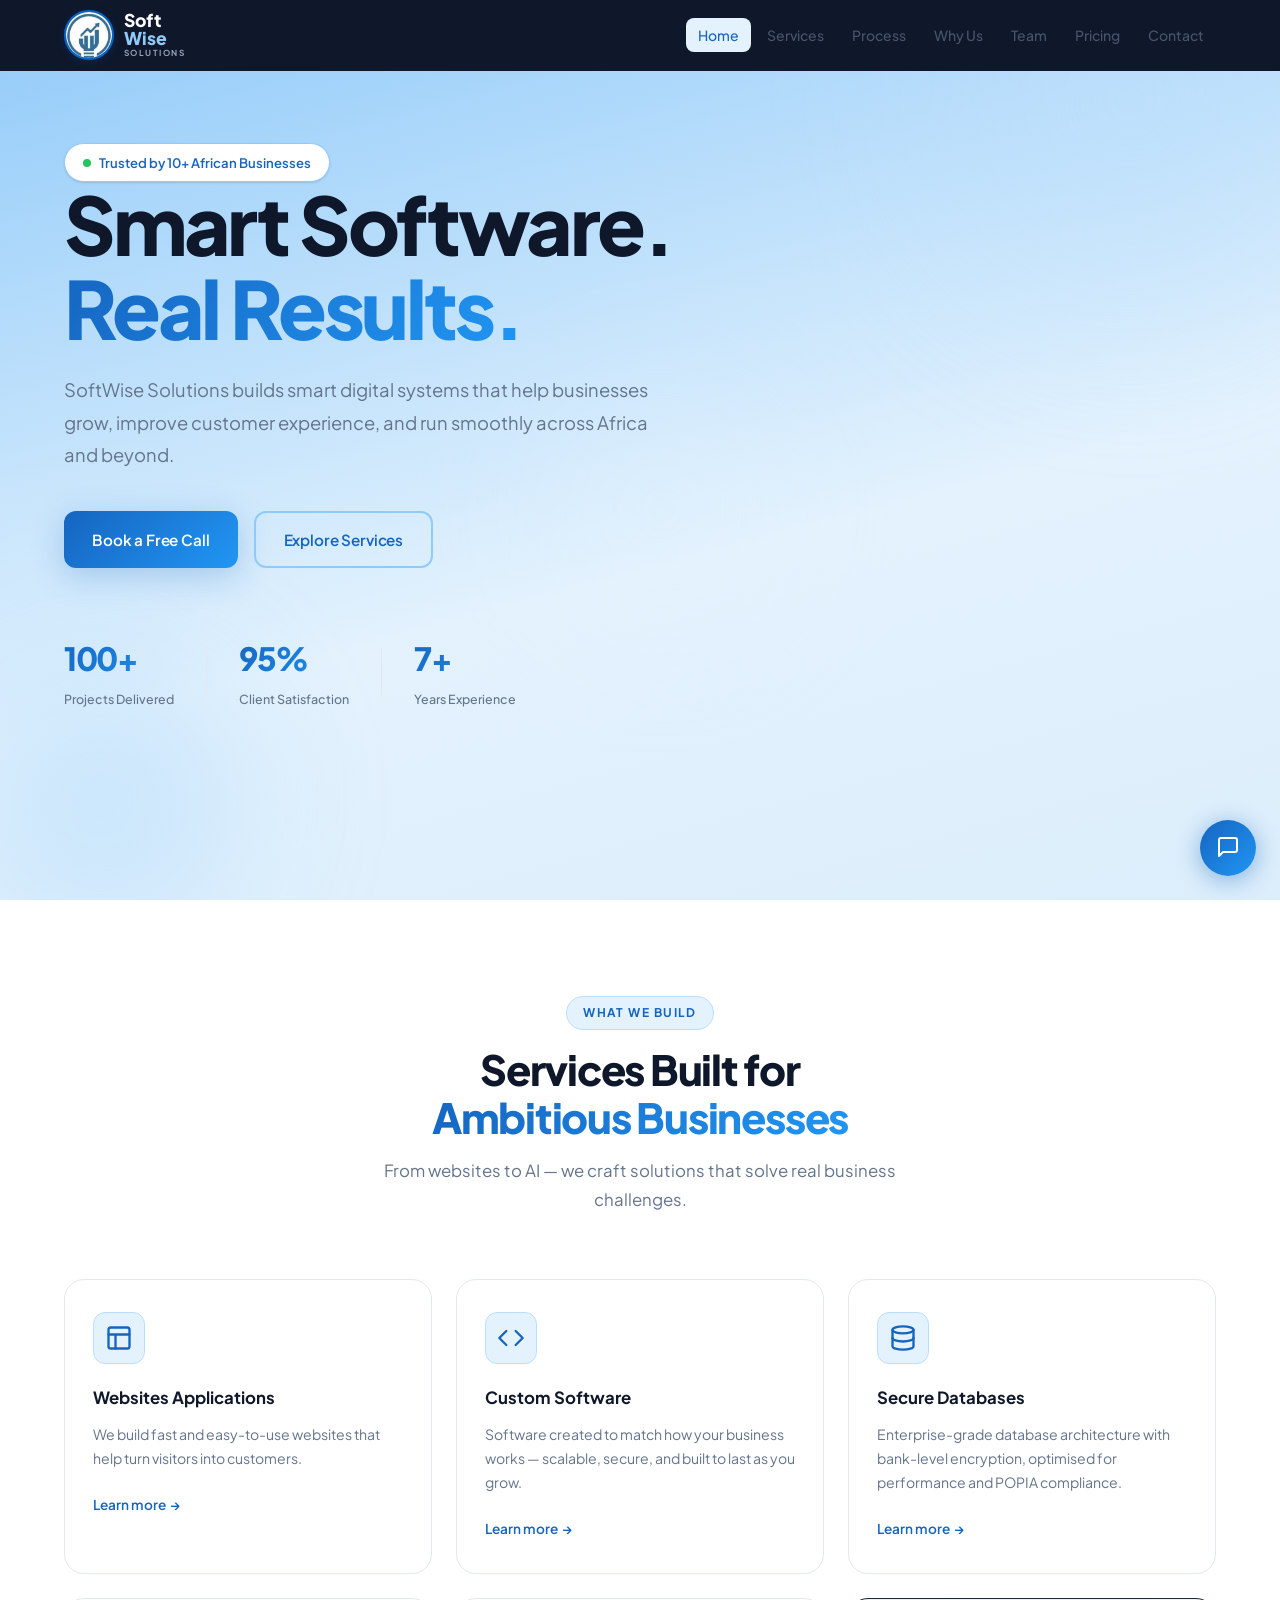
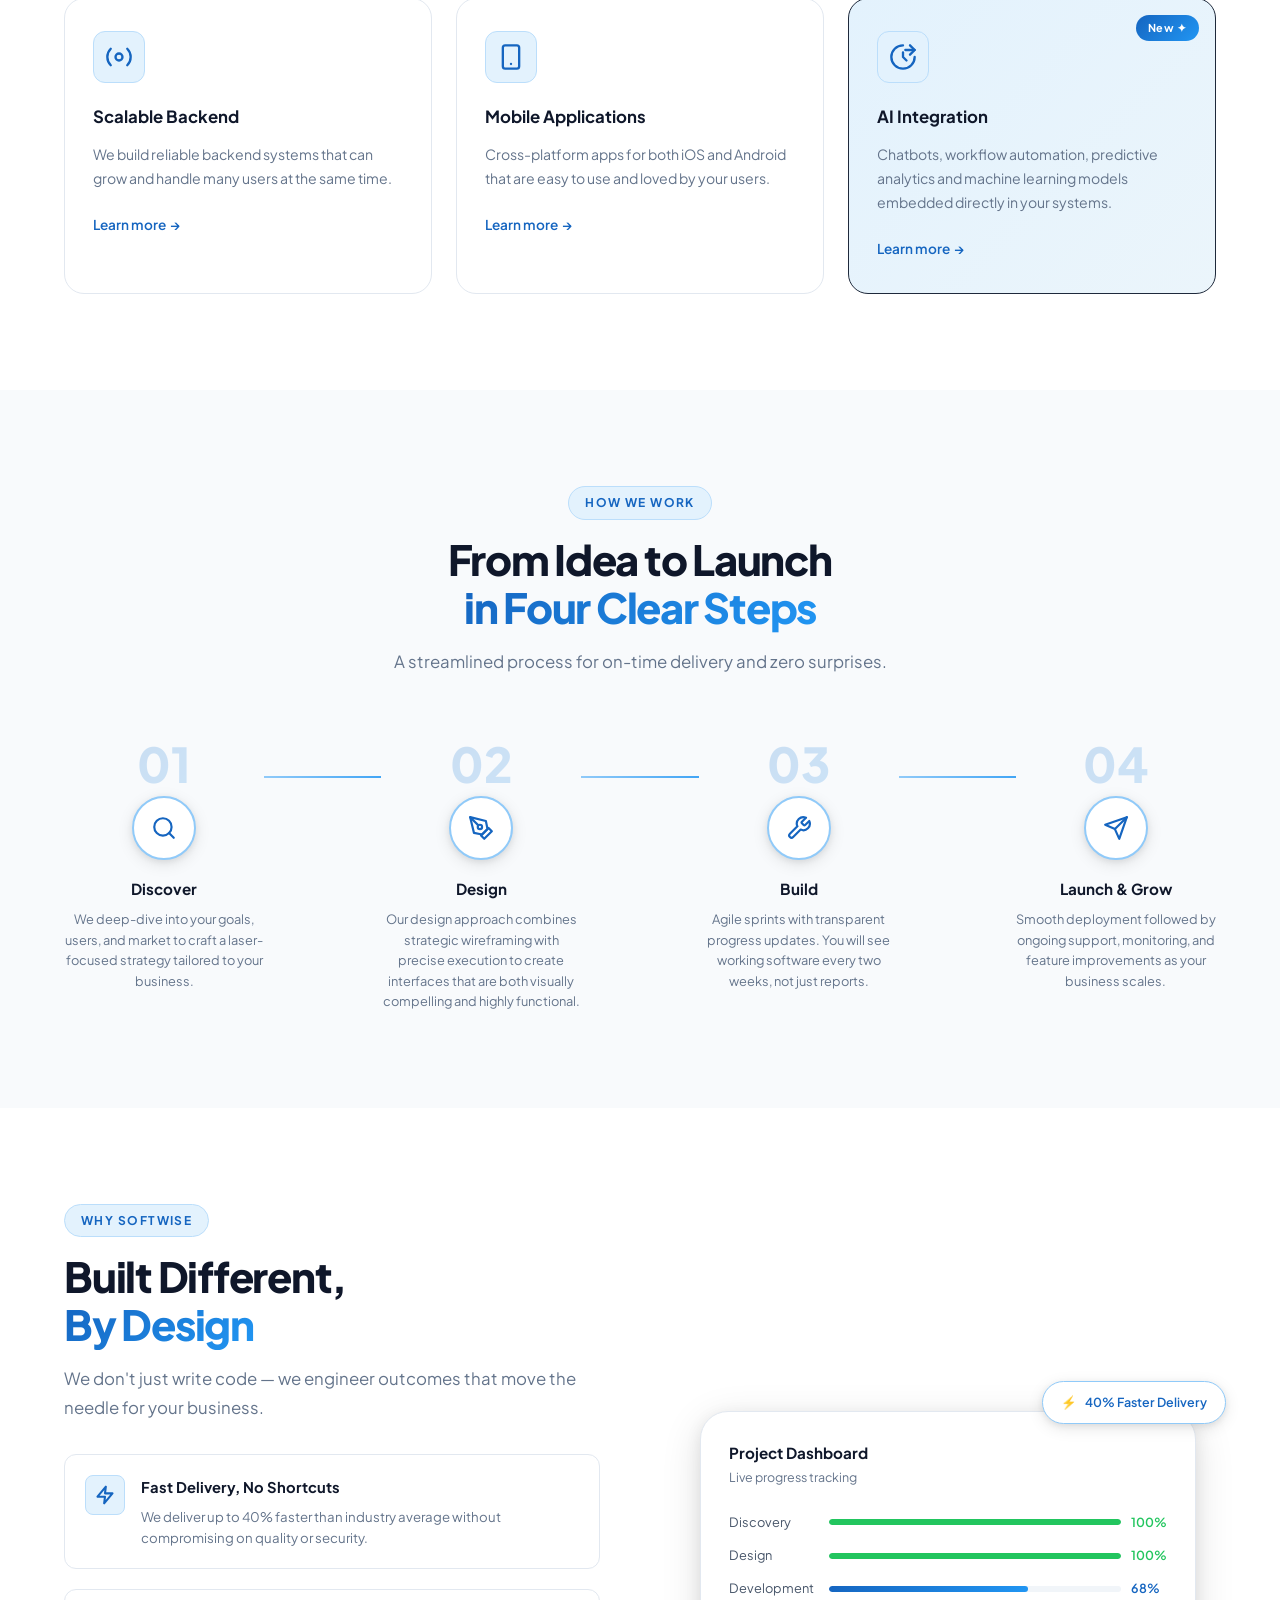
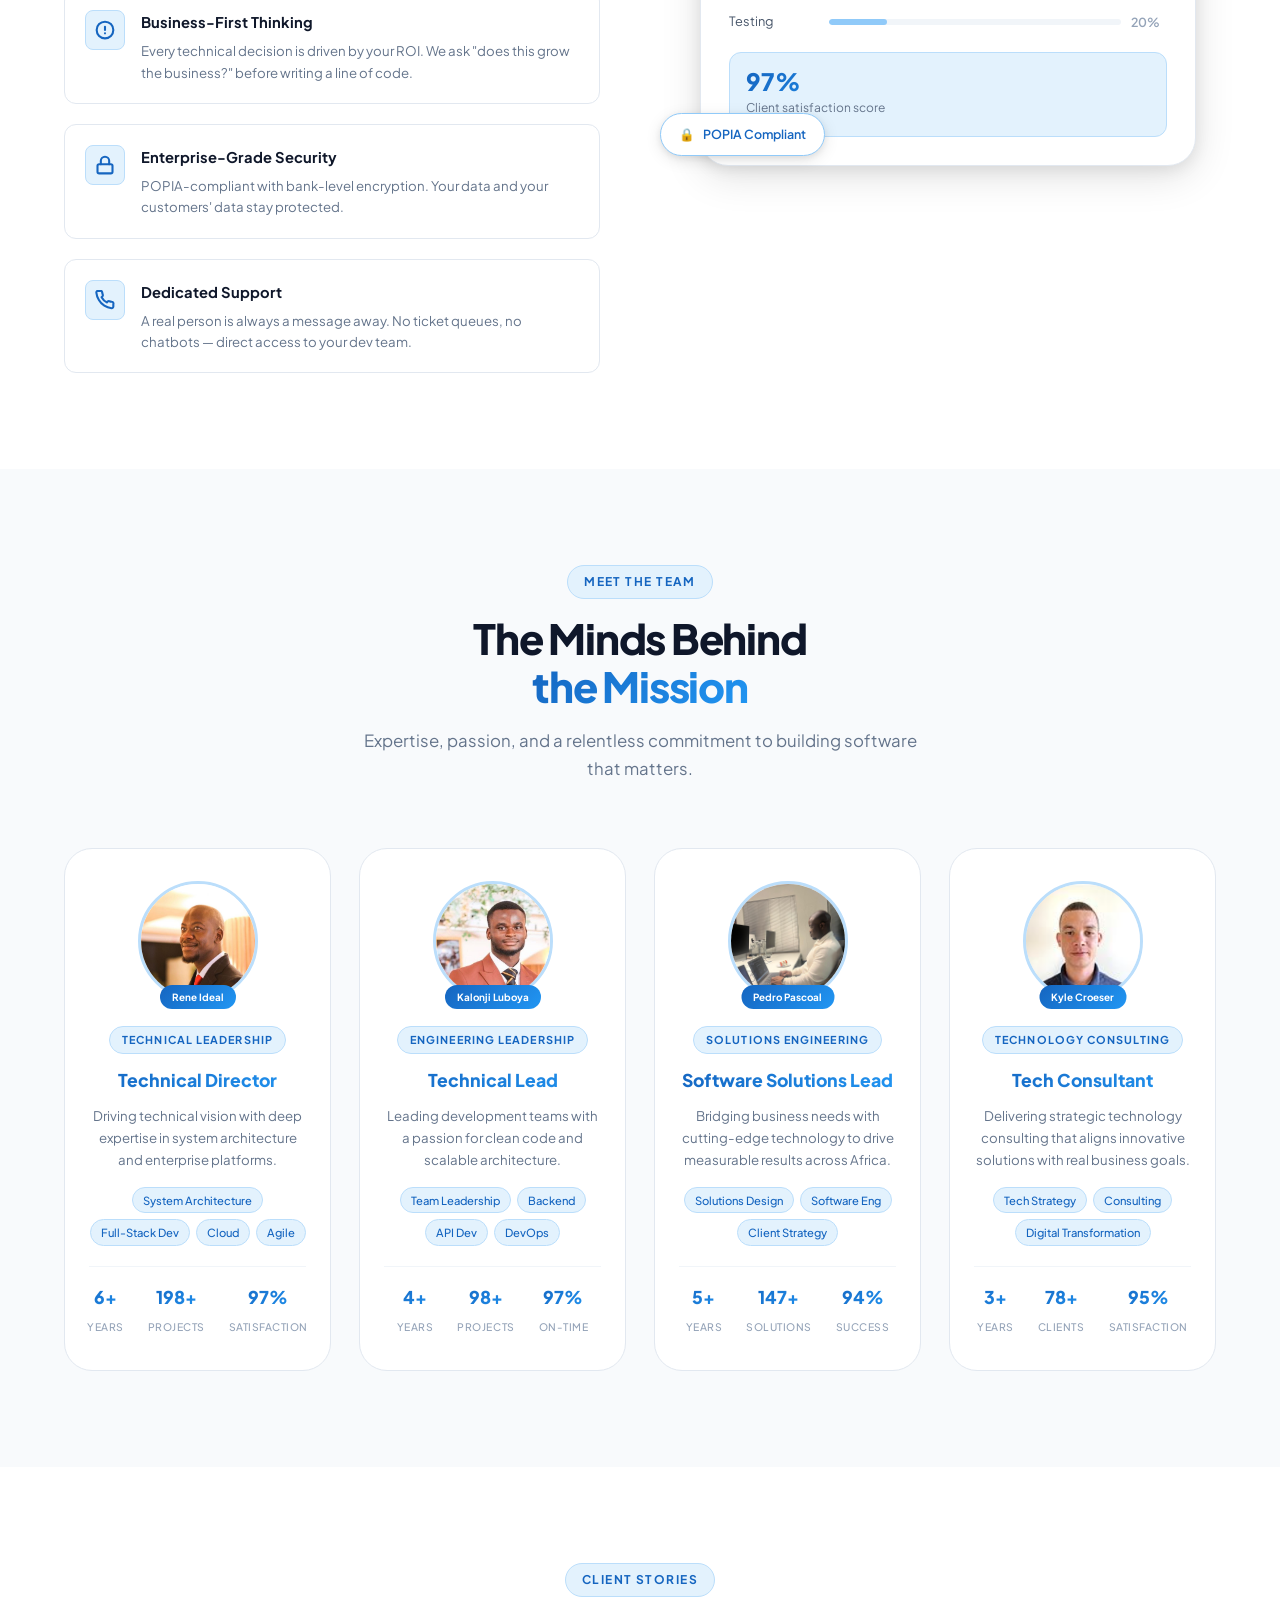
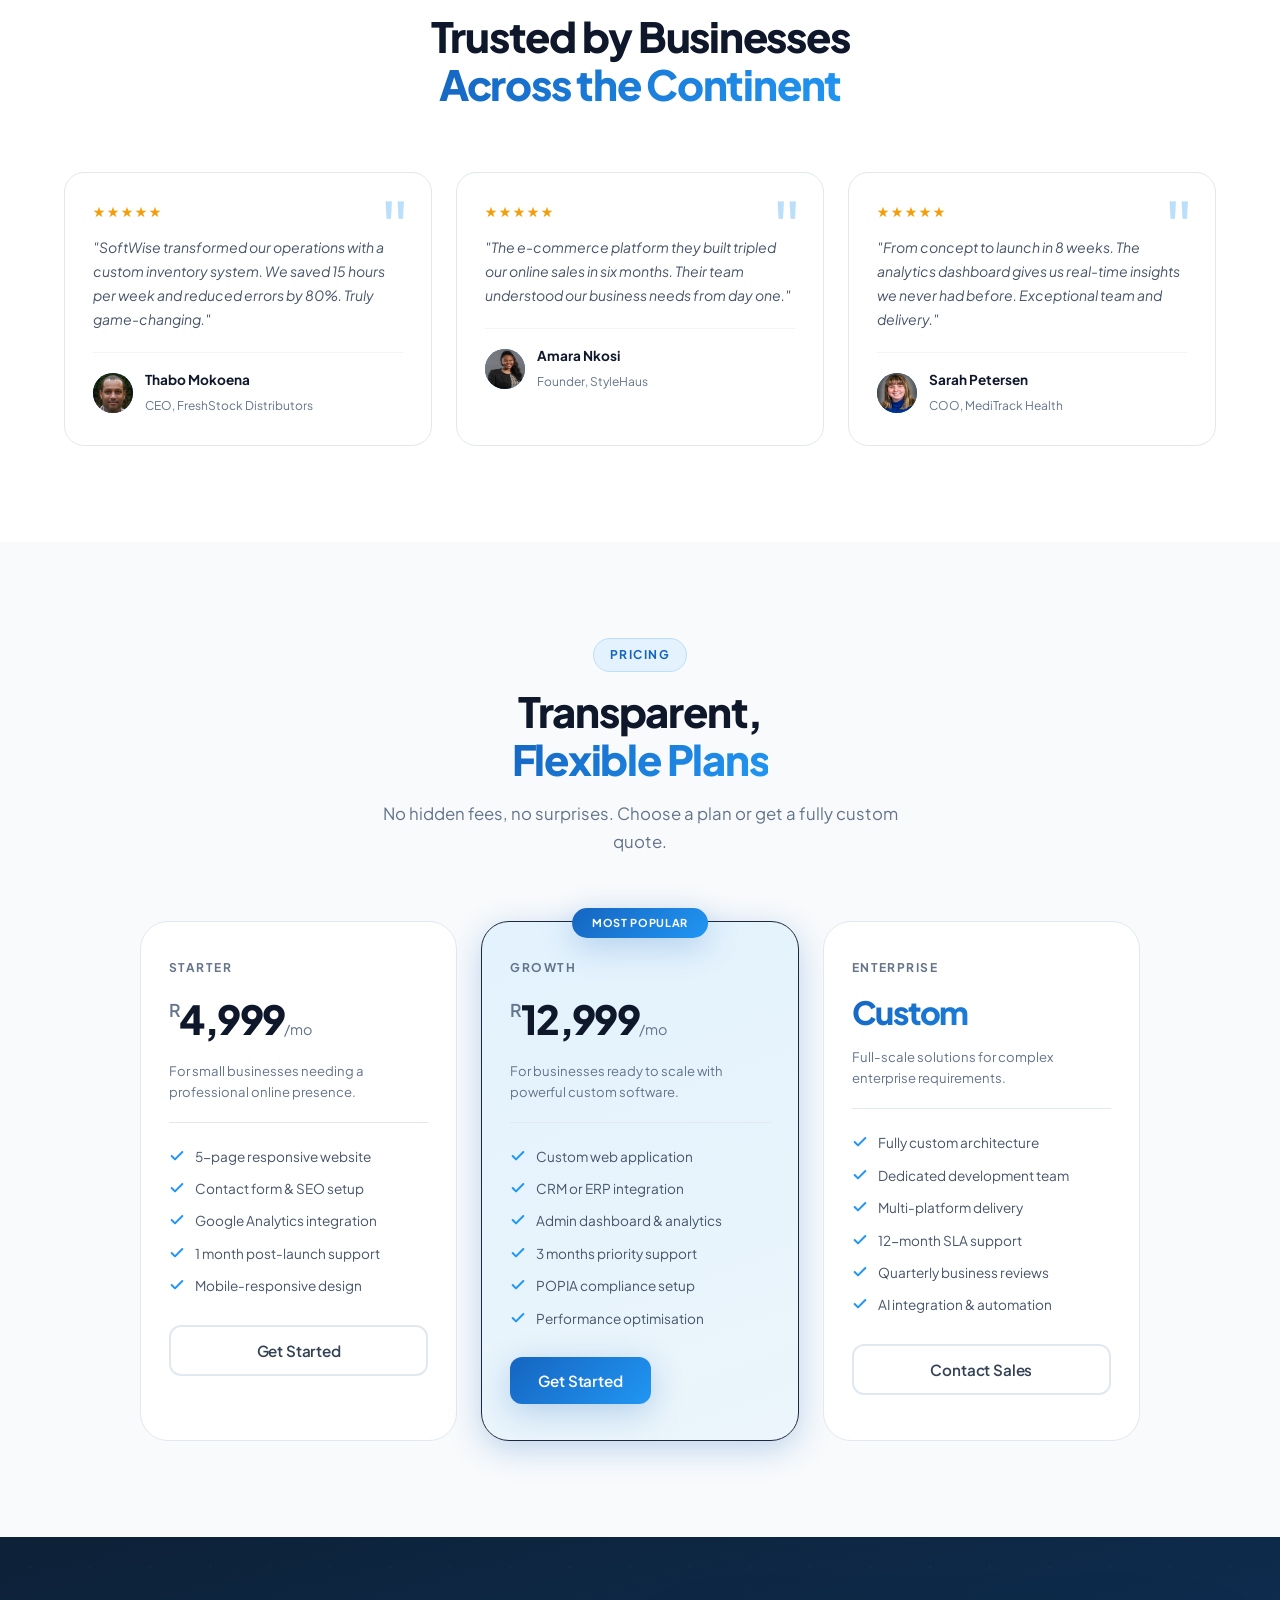
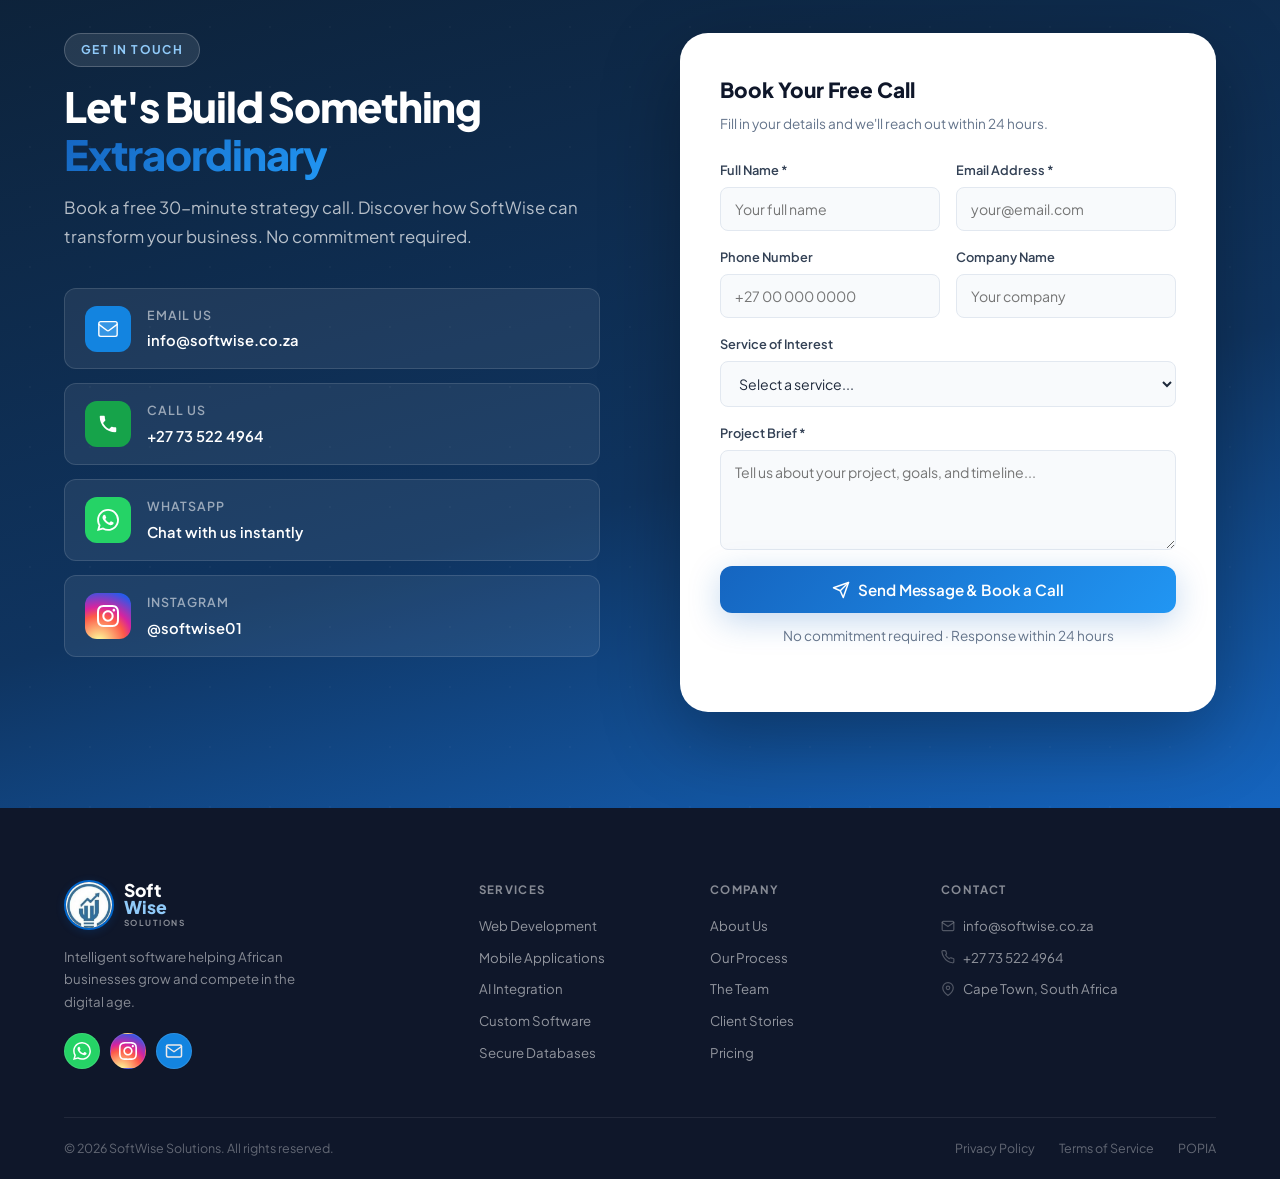
==== index.html @ bc2ee68f "Updated version" ====
<!DOCTYPE html>
<html lang="en">
<head>
  <meta charset="UTF-8" />
  <meta name="viewport" content="width=device-width, initial-scale=1.0"/>
  <title>SoftWise Solutions – Smart Software. Real Results.</title>
  <link rel="preconnect" href="https://fonts.googleapis.com">
  <link rel="preconnect" href="https://fonts.gstatic.com" crossorigin>
  <link href="https://fonts.googleapis.com/css2?family=Plus+Jakarta+Sans:wght@300;400;500;600;700;800&family=Syne:wght@400;600;700;800&display=swap" rel="stylesheet">
</head>

<style>
/* =====================================================
   SOFTWISE SOLUTIONS — styles.css
   ===================================================== */

/* ---------- CSS CUSTOM PROPERTIES ---------- */
:root {
  --blue-900: #0D2137;
  --blue-800: #0F3460;
  --blue-700: #1565C0;
  --blue-600: #1976D2;
  --blue-500: #2196F3;
  --blue-400: #42A5F5;
  --blue-200: #90CAF9;
  --blue-100: #BBDEFB;
  --blue-50:  #E3F2FD;
  --white:    #FFFFFF;
  --gray-50:  #F8FAFC;
  --gray-100: #F1F5F9;
  --gray-200: #E2E8F0;
  --gray-300: #CBD5E1;
  --gray-400: #94A3B8;
  --gray-500: #64748B;
  --gray-600: #475569;
  --gray-700: #334155;
  --gray-800: #1E293B;
  --gray-900: #0F172A;
  --success:  #22C55E;
  --warning:  #F59E0B;
  --gradient: linear-gradient(135deg, var(--blue-700) 0%, var(--blue-500) 100%);
  --gradient-soft: linear-gradient(135deg, #E3F2FD 0%, #BBDEFB 100%);
  --shadow-sm: 0 1px 3px rgba(0,0,0,0.08), 0 1px 2px rgba(0,0,0,0.06);
  --shadow-md: 0 4px 16px rgba(0,0,0,0.1), 0 2px 6px rgba(0,0,0,0.07);
  --shadow-lg: 0 10px 40px rgba(0,0,0,0.12), 0 4px 16px rgba(0,0,0,0.08);
  --shadow-blue: 0 8px 32px rgba(21,101,192,0.25);
  --radius-sm: 8px;
  --radius-md: 12px;
  --radius-lg: 20px;
  --radius-xl: 28px;
  --transition: 0.3s cubic-bezier(0.4, 0, 0.2, 1);
  --font-body: 'Plus Jakarta Sans', sans-serif;
  --font-display: 'Syne', sans-serif;
}

/* ---------- RESET & BASE ---------- */
*, *::before, *::after { box-sizing: border-box; margin: 0; padding: 0; }
html { scroll-behavior: smooth; font-size: 16px; -webkit-text-size-adjust: 100%; }
body { font-family: var(--font-body); color: var(--gray-800); background: var(--white); line-height: 1.65; overflow-x: hidden; }
img { max-width: 100%; display: block; }
a { color: inherit; text-decoration: none; }
ul { list-style: none; }
button { cursor: pointer; border: none; background: none; font-family: inherit; }
input, textarea, select { font-family: inherit; }

/* ---------- UTILITIES ---------- */
.container { width: 100%; max-width: 1200px; margin: 0 auto; padding: 0 24px; }
.section { padding: 96px 0; }
.bg-light { background: var(--gray-50); }
.gradient-text { background: var(--gradient); -webkit-background-clip: text; -webkit-text-fill-color: transparent; background-clip: text; }
.section-header { text-align: center; margin-bottom: 64px; }
.section-tag { display: inline-block; padding: 6px 16px; background: var(--blue-50); color: var(--blue-700); font-size: 0.75rem; font-weight: 700; letter-spacing: 0.12em; text-transform: uppercase; border-radius: 100px; border: 1px solid var(--blue-100); margin-bottom: 16px; }
.section-title { font-size: clamp(1.8rem, 4vw, 2.6rem); font-weight: 800; line-height: 1.15; color: var(--gray-900); margin-bottom: 16px; letter-spacing: -0.03em; }
.section-desc { font-size: 1.05rem; color: var(--gray-500); max-width: 560px; margin: 0 auto; line-height: 1.7; }

/* ---------- BUTTONS ---------- */
.btn { display: inline-flex; align-items: center; gap: 8px; padding: 14px 28px; border-radius: var(--radius-md); font-size: 0.95rem; font-weight: 600; transition: all var(--transition); white-space: nowrap; letter-spacing: -0.01em; }
.btn-primary { background: var(--gradient); color: var(--white); box-shadow: var(--shadow-blue); }
.btn-primary:hover { transform: translateY(-2px); box-shadow: 0 12px 40px rgba(21,101,192,0.38); }
.btn-primary:active { transform: translateY(0); }
.btn-outline { background: transparent; color: var(--blue-700); border: 2px solid var(--blue-200); }
.btn-outline:hover { border-color: var(--blue-700); background: var(--blue-50); transform: translateY(-2px); }
.btn-outline-plan { display: block; width: 100%; text-align: center; padding: 14px; border-radius: var(--radius-md); border: 2px solid var(--gray-200); color: var(--gray-700); font-weight: 600; transition: all var(--transition); }
.btn-outline-plan:hover { border-color: var(--blue-700); color: var(--blue-700); background: var(--blue-50); transform: translateY(-2px); }
.btn-full { width: 100%; justify-content: center; }

/* ---------- NAVBAR ---------- */
.navbar { position: fixed; top: 0; left: 0; right: 0; z-index: 1000; padding: 0; transition: all var(--transition); background: var(--gray-900); backdrop-filter: blur(12px); -webkit-backdrop-filter: blur(12px); border-bottom: 1px solid transparent; }
.navbar.scrolled { border-bottom-color: var(--gray-200); box-shadow: var(--shadow-sm); }
.nav-container { max-width: 1200px; margin: 0 auto; padding: 0 24px; height: 70px; display: flex; align-items: center; justify-content: space-between; }
.nav-logo { display: flex; align-items: center; gap: 10px; flex-shrink: 0; }
.logo-text { display: flex; flex-direction: column; line-height: 1; }
.logo-soft { font-size: 1.1rem; font-weight: 800; color: #ffffff; }
.logo-wise { font-size: 1.1rem; font-weight: 800; color: #90CAF9; }
.logo-sub { font-size: 0.52rem; font-weight: 700; letter-spacing: 0.18em; color: var(--gray-400); margin-top: 2px; }
.nav-links { display: flex; align-items: center; gap: 4px; }
.nav-link { padding: 8px 12px; font-size: 0.875rem; font-weight: 500; color: var(--gray-600); border-radius: var(--radius-sm); transition: all var(--transition); white-space: nowrap; }
.nav-link:hover, .nav-link.active { color: var(--blue-700); background: var(--blue-50); }
.nav-cta { margin-left: 8px; padding: 10px 20px; background: var(--gradient); color: var(--white) !important; border-radius: var(--radius-md); font-size: 0.875rem; font-weight: 600; transition: all var(--transition); box-shadow: var(--shadow-blue); display: none; }
.nav-cta:hover { transform: translateY(-2px); box-shadow: 0 8px 28px rgba(21,101,192,0.38); }
.hamburger { display: none; flex-direction: column; gap: 5px; padding: 8px; z-index: 1001; }
.hamburger span { display: block; width: 24px; height: 2px; background: var(--gray-700); border-radius: 2px; transition: all var(--transition); }
.hamburger.active span:nth-child(1) { transform: translateY(7px) rotate(45deg); }
.hamburger.active span:nth-child(2) { opacity: 0; transform: scaleX(0); }
.hamburger.active span:nth-child(3) { transform: translateY(-7px) rotate(-45deg); }

/* ---------- HERO ---------- */
.hero { position: relative; min-height: 100vh; display: flex; align-items: center; padding: 120px 0 80px; overflow: hidden; background: linear-gradient(165deg, #90caf9 0%, var(--blue-50) 60%, #DCEEFB 100%); }
.hero-bg-shapes { position: absolute; inset: 0; pointer-events: none; overflow: hidden; }
.shape { position: absolute; border-radius: 50%; filter: blur(72px); opacity: 0.45; }
.shape-1 { width: 600px; height: 600px; background: radial-gradient(circle, #BBDEFB, transparent 70%); top: -200px; right: -150px; animation: floatA 12s ease-in-out infinite; }
.shape-2 { width: 400px; height: 400px; background: radial-gradient(circle, #90CAF9, transparent 70%); bottom: -100px; left: -100px; animation: floatB 10s ease-in-out infinite; }
.shape-3 { width: 300px; height: 300px; background: radial-gradient(circle, #E3F2FD, transparent 70%); top: 40%; left: 40%; animation: floatA 14s ease-in-out infinite reverse; }
@keyframes floatA { 0%, 100% { transform: translate(0,0) scale(1); } 50% { transform: translate(30px,-30px) scale(1.05); } }
@keyframes floatB { 0%, 100% { transform: translate(0,0) scale(1); } 50% { transform: translate(-20px,20px) scale(1.03); } }

.hero-content { 
  position: relative; 
  z-index: 1; 
  bottom: 43px;
}

.hero-badge { display: inline-flex; align-items: center; gap: 8px; padding: 8px 18px; background: white; border: 1px solid var(--blue-200); border-radius: 100px; font-size: 0.82rem; font-weight: 600; color: var(--blue-700); margin-bottom: 0px; box-shadow: var(--shadow-sm); animation: slideDown 0.6s ease both; }
.badge-dot { width: 8px; height: 8px; border-radius: 50%; background: var(--success); animation: pulse 2s infinite; }
@keyframes pulse { 0%, 100% { box-shadow: 0 0 0 0 rgba(34,197,94,0.4); } 50% { box-shadow: 0 0 0 6px rgba(34,197,94,0); } }
.hero-title { font-size: clamp(2.8rem, 7vw, 5rem); font-weight: 800; line-height: 1.05; letter-spacing: -0.04em; color: var(--gray-900); margin-bottom: 24px; animation: slideUp 0.7s 0.1s ease both; }
.hero-description { font-size: clamp(1rem,2vw,1.15rem); color: var(--gray-500); max-width: 600px; line-height: 1.75; margin-bottom: 40px; animation: slideUp 0.7s 0.2s ease both; }
.hero-actions { display: flex; flex-wrap: wrap; gap: 16px; margin-bottom: 64px; animation: slideUp 0.7s 0.3s ease both; }
.hero-stats { display: flex; align-items: center; gap: 32px; flex-wrap: wrap; animation: slideUp 0.7s 0.4s ease both; }
.stat { text-align: left; }
.stat-number { display: block; font-size: 2rem; font-weight: 800; background: var(--gradient); -webkit-background-clip: text; -webkit-text-fill-color: transparent; background-clip: text; letter-spacing: -0.04em; }
.stat-label { font-size: 0.78rem; color: var(--gray-500); font-weight: 500; }
.stat-divider { width: 1px; height: 48px; background: var(--gray-200); }
.hero-scroll-indicator { position: absolute; bottom: 32px; left: 50%; transform: translateX(-50%); display: none; flex-direction: column; align-items: center; gap: 8px; font-size: 0.72rem; color: var(--gray-400); letter-spacing: 0.08em; text-transform: uppercase; animation: fadeIn 1s 1s ease both; }
.scroll-arrow { width: 20px; height: 32px; border: 2px solid var(--gray-300); border-radius: 10px; position: relative; }
.scroll-arrow::after { content: ''; position: absolute; top: 6px; left: 50%; transform: translateX(-50%); width: 4px; height: 8px; border-radius: 2px; background: var(--blue-400); animation: scrollDot 1.8s infinite; }
@keyframes scrollDot { 0% { opacity: 1; top: 6px; } 100% { opacity: 0; top: 16px; } }

/* ---------- SERVICES ---------- */
.services-grid { display: grid; grid-template-columns: repeat(3,1fr); gap: 24px; }
.service-card { background: var(--white); border: 1.5px solid var(--gray-200); border-radius: var(--radius-lg); padding: 32px 28px; position: relative; transition: all var(--transition); overflow: hidden; }
.service-card::before { content: ''; position: absolute; inset: 0; background: var(--gradient-soft); opacity: 0; transition: opacity var(--transition); border-radius: inherit; }
.service-card:hover { transform: translateY(-6px); border-color: var(--blue-300); box-shadow: var(--shadow-lg); }
.service-card:hover::before { opacity: 1; }
.service-card:hover .service-icon { background: var(--gradient); color: white; }
.service-card-featured { border-color: var(--blue-300); background: linear-gradient(135deg, var(--blue-50), #EBF5FB); }
.service-badge { position: absolute; top: 16px; right: 16px; background: var(--gradient); color: white; font-size: 0.68rem; font-weight: 700; letter-spacing: 0.06em; padding: 4px 12px; border-radius: 100px; }
.service-icon { width: 52px; height: 52px; background: var(--blue-50); color: var(--blue-700); border-radius: var(--radius-md); display: flex; align-items: center; justify-content: center; margin-bottom: 20px; position: relative; z-index: 1; transition: all var(--transition); border: 1px solid var(--blue-100); }
.service-card h3 { font-size: 1.05rem; font-weight: 700; color: var(--gray-900); margin-bottom: 12px; position: relative; z-index: 1; }
.service-card p { font-size: 0.88rem; color: var(--gray-500); line-height: 1.7; position: relative; z-index: 1; margin-bottom: 20px; }
.service-link { font-size: 0.85rem; font-weight: 600; color: var(--blue-700); display: inline-flex; align-items: center; gap: 4px; position: relative; z-index: 1; transition: gap var(--transition); cursor: pointer; }
.service-link:hover { gap: 8px; }
.service-link span { transition: transform var(--transition); }
.service-link:hover span { transform: translateX(4px); }

/* ---------- PROCESS ---------- */
.process-steps { display: flex; align-items: flex-start; gap: 0; position: relative; }
.process-connector { flex: 1; height: 2px; background: linear-gradient(90deg, var(--blue-200), var(--blue-400)); margin-top: 36px; min-width: 24px; }
.process-step { flex: 0 0 auto; width: 200px; text-align: center; }
.step-number { font-size: 3rem; font-weight: 800; background: var(--gradient); -webkit-background-clip: text; -webkit-text-fill-color: transparent; background-clip: text; opacity: 0.2; line-height: 1; margin-bottom: 8px; }
.step-icon { width: 64px; height: 64px; background: var(--white); border: 2px solid var(--blue-200); border-radius: 50%; display: flex; align-items: center; justify-content: center; margin: 0 auto 16px; color: var(--blue-700); box-shadow: var(--shadow-md); transition: all var(--transition); }
.process-step:hover .step-icon { background: var(--gradient); color: white; border-color: transparent; transform: scale(1.1); box-shadow: var(--shadow-blue); }
.process-step h3 { font-size: 0.95rem; font-weight: 700; color: var(--gray-900); margin-bottom: 8px; }
.process-step p { font-size: 0.8rem; color: var(--gray-500); line-height: 1.6; }

/* ---------- WHY US ---------- */
.why-us-grid { display: grid; grid-template-columns: 1fr 1fr; gap: 80px; align-items: center; }
.why-us-content .section-title { text-align: left; }
.why-us-content .section-tag { display: inline-block; }
.features-list { display: flex; flex-direction: column; gap: 20px; margin-top: 32px; }
.feature-item { display: flex; align-items: flex-start; gap: 16px; padding: 20px; background: var(--white); border: 1.5px solid var(--gray-200); border-radius: var(--radius-md); transition: all var(--transition); }
.feature-item:hover { border-color: var(--blue-200); box-shadow: var(--shadow-md); transform: translateX(4px); }
.feature-icon { width: 40px; height: 40px; min-width: 40px; background: var(--blue-50); color: var(--blue-700); border-radius: var(--radius-sm); display: flex; align-items: center; justify-content: center; border: 1px solid var(--blue-100); }
.feature-item h4 { font-size: 0.92rem; font-weight: 700; color: var(--gray-900); margin-bottom: 6px; }
.feature-item p { font-size: 0.83rem; color: var(--gray-500); line-height: 1.6; }
.why-us-card-wrap { position: relative; padding: 20px; }
.progress-card { background: var(--white); border: 1.5px solid var(--gray-200); border-radius: var(--radius-xl); padding: 28px; box-shadow: var(--shadow-lg); }
.progress-card-header { display: flex; align-items: center; gap: 14px; margin-bottom: 24px; }
.progress-avatar { font-size: 2rem; width: 48px; height: 48px; background: var(--blue-50); border-radius: var(--radius-md); display: flex; align-items: center; justify-content: center; }
.progress-card-header strong { display: block; font-size: 0.95rem; font-weight: 700; color: var(--gray-900); }
.progress-card-header p { font-size: 0.78rem; color: var(--gray-500); margin-top: 2px; }
.progress-bars { display: flex; flex-direction: column; gap: 12px; margin-bottom: 20px; }
.progress-row { display: flex; align-items: center; gap: 10px; font-size: 0.8rem; }
.progress-row > span:first-child { min-width: 90px; color: var(--gray-600); }
.progress-bar { flex: 1; height: 6px; background: var(--gray-100); border-radius: 3px; overflow: hidden; }
.progress-fill { height: 100%; background: var(--gradient); border-radius: 3px; transition: width 1s ease; }
.progress-pct { min-width: 36px; font-weight: 600; color: var(--blue-700); font-size: 0.78rem; }
.progress-pct.success { color: var(--success); }
.progress-pct.muted { color: var(--gray-400); }
.satisfaction-badge { display: flex; align-items: center; gap: 12px; padding: 16px; background: var(--blue-50); border-radius: var(--radius-md); border: 1px solid var(--blue-100); }
.badge-trophy { font-size: 1.5rem; }
.satisfaction-badge strong { font-size: 1.5rem; font-weight: 800; background: var(--gradient); -webkit-background-clip: text; -webkit-text-fill-color: transparent; background-clip: text; display: block; line-height: 1; }
.satisfaction-badge span { font-size: 0.75rem; color: var(--gray-500); }
.floating-chip { position: absolute; background: var(--white); border: 1.5px solid var(--blue-200); border-radius: 100px; padding: 10px 18px; font-size: 0.78rem; font-weight: 600; color: var(--blue-700); box-shadow: var(--shadow-md); display: flex; align-items: center; gap: 8px; animation: chipFloat 4s ease-in-out infinite; }
.chip-1 { top: -10px; right: -10px; animation-delay: 0s; }
.chip-2 { bottom: 30px; left: -20px; animation-delay: 2s; }
@keyframes chipFloat { 0%, 100% { transform: translateY(0); } 50% { transform: translateY(-8px); } }

/* ---------- TEAM ---------- */
.team-grid { display: grid; grid-template-columns: repeat(4,1fr); gap: 28px; }
.team-card { background: var(--white); border: 1.5px solid var(--gray-200); border-radius: var(--radius-xl); overflow: hidden; transition: all var(--transition); }
.team-card:hover { transform: translateY(-8px); border-color: var(--blue-200); box-shadow: var(--shadow-lg); }
.team-card-inner { padding: 32px 24px; text-align: center; }
.team-avatar-wrap { position: relative; width: 120px; height: 120px; margin: 0 auto 24px; }
.team-avatar { width: 120px; height: 120px; border-radius: 50%; overflow: hidden; border: 3px solid var(--blue-100); background: var(--blue-50); }
.team-avatar img { width: 100%; height: 100%; object-fit: cover; }
.team-role-badge { position: absolute; bottom: -8px; left: 50%; transform: translateX(-50%); background: var(--gradient); color: white; font-size: 0.62rem; font-weight: 700; padding: 4px 12px; border-radius: 100px; white-space: nowrap; }
.team-role-tag { display: inline-block; font-size: 0.68rem; font-weight: 700; letter-spacing: 0.1em; text-transform: uppercase; color: var(--blue-700); background: var(--blue-50); padding: 4px 12px; border-radius: 100px; margin-bottom: 12px; border: 1px solid var(--blue-100); }
.team-name { font-size: 1.1rem; font-weight: 800; background: var(--gradient); -webkit-background-clip: text; -webkit-text-fill-color: transparent; background-clip: text; margin-bottom: 10px; }
.team-bio { font-size: 0.83rem; color: var(--gray-500); line-height: 1.65; margin-bottom: 16px; }
.team-skills { display: flex; flex-wrap: wrap; gap: 6px; justify-content: center; margin-bottom: 20px; }
.team-skills span { font-size: 0.7rem; background: var(--blue-50); color: var(--blue-700); border: 1px solid var(--blue-100); padding: 3px 10px; border-radius: 100px; font-weight: 500; }
.team-stats { display: flex; justify-content: center; gap: 24px; padding-top: 16px; border-top: 1px solid var(--gray-100); }
.team-stats > div { text-align: center; }
.team-stats strong { display: block; font-size: 1.1rem; font-weight: 800; background: var(--gradient); -webkit-background-clip: text; -webkit-text-fill-color: transparent; background-clip: text; }
.team-stats span { font-size: 0.65rem; color: var(--gray-400); font-weight: 500; text-transform: uppercase; letter-spacing: 0.05em; }

/* ---------- TESTIMONIALS ---------- */
.testimonials { background: var(--white); }
.testimonials-grid { display: grid; grid-template-columns: repeat(3,1fr); gap: 24px; }
.testimonial-card { background: var(--white); border: 1.5px solid var(--gray-200); border-radius: var(--radius-lg); padding: 28px; transition: all var(--transition); position: relative; overflow: hidden; }
.testimonial-card::before { content: '"'; position: absolute; top: 16px; right: 20px; font-size: 5rem; color: var(--blue-100); line-height: 1; pointer-events: none; }
.testimonial-card:hover { transform: translateY(-4px); border-color: var(--blue-200); box-shadow: var(--shadow-lg); }
.stars { color: #F59E0B; font-size: 0.85rem; letter-spacing: 2px; margin-bottom: 12px; }
.testimonial-text { font-size: 0.88rem; color: var(--gray-600); line-height: 1.7; font-style: italic; margin-bottom: 20px; position: relative; z-index: 1; }
.testimonial-author { display: flex; align-items: center; gap: 12px; padding-top: 16px; border-top: 1px solid var(--gray-100); }
.author-avatar { width: 40px; height: 40px; border-radius: 50%; background: var(--gradient); color: white; display: flex; align-items: center; justify-content: center; font-size: 0.8rem; font-weight: 700; flex-shrink: 0; }
.testimonial-author strong { display: block; font-size: 0.85rem; font-weight: 700; color: var(--gray-900); }
.testimonial-author span { font-size: 0.75rem; color: var(--gray-500); }

/* ---------- PRICING ---------- */
.pricing-grid { display: grid; grid-template-columns: repeat(3,1fr); gap: 24px; max-width: 1000px; margin: 0 auto; }
.pricing-card { background: var(--white); border: 1.5px solid var(--gray-200); border-radius: var(--radius-xl); padding: 36px 28px; position: relative; transition: all var(--transition); }
.pricing-card:hover { transform: translateY(-6px); box-shadow: var(--shadow-lg); }
.pricing-featured { border-color: var(--blue-300); background: linear-gradient(160deg, var(--blue-50), #EBF5FB); box-shadow: var(--shadow-blue); }
.popular-badge { position: absolute; top: -14px; left: 50%; transform: translateX(-50%); background: var(--gradient); color: white; font-size: 0.68rem; font-weight: 700; letter-spacing: 0.06em; text-transform: uppercase; padding: 6px 20px; border-radius: 100px; white-space: nowrap; box-shadow: var(--shadow-blue); }
.plan-name { font-size: 0.75rem; font-weight: 700; letter-spacing: 0.12em; text-transform: uppercase; color: var(--gray-500); margin-bottom: 8px; }
.plan-price { font-size: 2.5rem; font-weight: 800; color: var(--gray-900); letter-spacing: -0.04em; margin-bottom: 8px; }
.currency { font-size: 1.1rem; vertical-align: top; padding-top: 10px; display: inline-block; font-weight: 600; color: var(--gray-500); }
.period { font-size: 0.9rem; color: var(--gray-500); font-weight: 400; letter-spacing: 0; }
.enterprise-price { font-size: 2rem; background: var(--gradient); -webkit-background-clip: text; -webkit-text-fill-color: transparent; background-clip: text; }
.plan-desc { font-size: 0.82rem; color: var(--gray-500); margin-bottom: 24px; padding-bottom: 20px; border-bottom: 1px solid var(--gray-200); line-height: 1.6; }
.plan-features { display: flex; flex-direction: column; gap: 12px; margin-bottom: 28px; }
.plan-features li { display: flex; align-items: flex-start; gap: 10px; font-size: 0.85rem; color: var(--gray-600); line-height: 1.5; }
.plan-features li svg { color: var(--blue-500); flex-shrink: 0; margin-top: 1px; }

/* ---------- CONTACT ---------- */
.contact { background: linear-gradient(165deg, var(--blue-900) 0%, var(--blue-800) 60%, var(--blue-700) 100%); color: white; position: relative; overflow: hidden; }
.contact::before { content: ''; position: absolute; inset: 0; background: url("data:image/svg+xml,%3Csvg width='60' height='60' viewBox='0 0 60 60' xmlns='http://www.w3.org/2000/svg'%3E%3Cg fill='none' fill-rule='evenodd'%3E%3Cg fill='%23ffffff' fill-opacity='0.03'%3E%3Ccircle cx='30' cy='30' r='1'/%3E%3C/g%3E%3C/g%3E%3C/svg%3E"); }
.contact-grid { position: relative; z-index: 1; display: grid; grid-template-columns: 1fr 1fr; gap: 80px; align-items: start; }
.contact-info .section-tag { background: rgba(255,255,255,0.1); border-color: rgba(255,255,255,0.2); color: var(--blue-200); }
.contact-info .section-title { color: white; text-align: left; }
.contact-info .section-desc { color: rgba(255,255,255,0.7); max-width: 100%; text-align: left; }
.contact-form-wrap { background: var(--white); border-radius: var(--radius-xl); padding: 40px; box-shadow: 0 24px 80px rgba(0,0,0,0.3); }
.contact-form h3 { font-size: 1.3rem; font-weight: 800; color: var(--gray-900); margin-bottom: 6px; }
.contact-form > p { font-size: 0.85rem; color: var(--gray-500); margin-bottom: 24px; }
.form-row { display: grid; grid-template-columns: 1fr 1fr; gap: 16px; }
.form-group { display: flex; flex-direction: column; gap: 6px; margin-bottom: 16px; }
.form-group label { font-size: 0.8rem; font-weight: 600; color: var(--gray-700); }
.form-group input, .form-group textarea, .form-group select { padding: 12px 14px; border: 1.5px solid var(--gray-200); border-radius: var(--radius-sm); font-size: 0.88rem; color: var(--gray-800); background: var(--gray-50); transition: all var(--transition); outline: none; }
.form-group input:focus, .form-group textarea:focus, .form-group select:focus { border-color: var(--blue-500); background: var(--white); box-shadow: 0 0 0 3px rgba(33,150,243,0.1); }
.form-group input.error, .form-group textarea.error { border-color: #EF4444; box-shadow: 0 0 0 3px rgba(239,68,68,0.1); }
.form-group textarea { resize: vertical; min-height: 100px; }
.form-group select { cursor: pointer; }
.form-note { text-align: center; font-size: 0.75rem; color: var(--gray-400); margin-top: 12px; }

/* ---------- CONTACT INFO CARDS (NEW) ---------- */
.contact-details { display: flex; flex-direction: column; gap: 14px; margin-top: 36px; }

.contact-detail-card {
  display: flex;
  align-items: center;
  gap: 16px;
  padding: 16px 20px;
  background: rgba(255,255,255,0.07);
  border: 1px solid rgba(255,255,255,0.12);
  border-radius: var(--radius-md);
  transition: all var(--transition);
  text-decoration: none;
  color: white;
  cursor: pointer;
}
.contact-detail-card:hover {
  background: rgba(255,255,255,0.13);
  border-color: rgba(255,255,255,0.25);
  transform: translateX(6px);
}

.contact-detail-icon {
  width: 46px;
  height: 46px;
  border-radius: 12px;
  display: flex;
  align-items: center;
  justify-content: center;
  flex-shrink: 0;
  transition: transform var(--transition);
}
.contact-detail-card:hover .contact-detail-icon {
  transform: scale(1.08);
}

/* Unique brand colours for each icon */
.contact-detail-icon.email-icon   { background: #1384e0; }
.contact-detail-icon.phone-icon   { background: #16a34a; }
.contact-detail-icon.whatsapp-icon { background: #25D366; }
.contact-detail-icon.instagram-icon {
  background: radial-gradient(circle at 30% 107%, #fdf497 0%, #fdf497 5%, #fd5949 45%, #d6249f 60%, #285AEB 90%);
}
.contact-detail-icon.location-icon { background: #e53935; }

.contact-detail-icon svg {
  width: 22px;
  height: 22px;
  color: #ffffff;
  flex-shrink: 0;
}

.contact-detail-text strong {
  display: block;
  font-size: 0.78rem;
  font-weight: 600;
  color: rgba(255,255,255,0.55);
  text-transform: uppercase;
  letter-spacing: 0.08em;
  margin-bottom: 3px;
}
.contact-detail-text span {
  display: block;
  font-size: 0.92rem;
  font-weight: 600;
  color: white;
}

/* ---------- FOOTER ---------- */
.footer { background: var(--gray-900); color: rgba(255,255,255,0.7); padding: 72px 0 0; }
.footer-grid { display: grid; grid-template-columns: 2fr 1fr 1fr 1.5fr; gap: 48px; padding-bottom: 48px; border-bottom: 1px solid rgba(255,255,255,0.08); }
.footer-brand p { font-size: 0.83rem; line-height: 1.7; color: rgba(255,255,255,0.5); margin-top: 16px; max-width: 260px; }
.footer-social { display: flex; gap: 10px; margin-top: 20px; }
.social-link { width: 36px; height: 36px; background: rgba(255,255,255,0.06); border: 1px solid rgba(255,255,255,0.1); border-radius: var(--radius-sm); display: flex; align-items: center; justify-content: center; color: rgba(255,255,255,0.6); transition: all var(--transition); }
.social-link:hover { transform: translateY(-2px); }
a.social-link.whatsapp { color: white; background: #25D366; border-radius: 50%; }
a.social-link.instagram { background: radial-gradient(circle at 30% 107%, #fdf497 0%, #fdf497 5%, #fd5949 45%, #d6249f 60%, #285AEB 90%); color: white; border-radius: 50%; }
.social-link.email-social { background-color: #1384e0; color: #f0eae9; border-radius: 50%; }
.footer-col h5 { font-size: 0.72rem; font-weight: 700; letter-spacing: 0.12em; text-transform: uppercase; color: rgba(255,255,255,0.5); margin-bottom: 16px; }
.footer-col ul { display: flex; flex-direction: column; gap: 10px; }
.footer-col a { font-size: 0.83rem; color: rgba(255,255,255,0.55); transition: color var(--transition); display: flex; align-items: center; gap: 8px; }
.footer-col a:hover { color: white; }
.footer-col a svg { flex-shrink: 0; opacity: 0.5; }
.footer-bottom { padding: 20px 0; display: flex; align-items: center; justify-content: space-between; flex-wrap: wrap; gap: 12px; }
.footer-bottom p { font-size: 0.78rem; color: rgba(255,255,255,0.35); }
.footer-bottom-links { display: flex; gap: 24px; }
.footer-bottom-links a { font-size: 0.78rem; color: rgba(255,255,255,0.35); transition: color var(--transition); }
.footer-bottom-links a:hover { color: rgba(255,255,255,0.7); }
.footer-logo .logo-soft { color: white; }

/* ---------- SCROLL TOP ---------- */
.scroll-top { position: fixed; bottom: 90px; right: 24px; width: 46px; height: 46px; background: var(--gradient); color: white; border-radius: 50%; display: flex; align-items: center; justify-content: center; box-shadow: var(--shadow-blue); z-index: 900; transition: all var(--transition); opacity: 0; pointer-events: none; transform: translateY(10px); }
.scroll-top.visible { opacity: 1; pointer-events: auto; transform: translateY(0); }
.scroll-top:hover { transform: translateY(-4px); box-shadow: 0 12px 36px rgba(21,101,192,0.45); }

/* ---------- CHATBOT FLOAT ---------- */
.chatbot-float {
  position: fixed;
  bottom: 24px;
  right: 24px;
  width: 56px;
  height: 56px;
  background: var(--gradient);
  color: white;
  border-radius: 50%;
  display: flex;
  align-items: center;
  justify-content: center;
  box-shadow: 0 4px 24px rgba(21,101,192,0.45);
  z-index: 900;
  transition: all var(--transition);
  cursor: pointer;
  border: none;
}
.chatbot-float:hover { transform: scale(1.1) translateY(-2px); box-shadow: 0 8px 36px rgba(21,101,192,0.55); }
.chatbot-float .chat-icon { transition: all var(--transition); }
.chatbot-float .close-icon { display: none; }
.chatbot-float.open .chat-icon { display: none; }
.chatbot-float.open .close-icon { display: block; }

/* Chatbot window */
.chatbot-window {
  position: fixed;
  bottom: 92px;
  right: 24px;
  width: 360px;
  max-height: 520px;
  background: var(--white);
  border-radius: var(--radius-xl);
  box-shadow: 0 20px 60px rgba(0,0,0,0.18), 0 4px 20px rgba(21,101,192,0.12);
  z-index: 899;
  display: flex;
  flex-direction: column;
  overflow: hidden;
  opacity: 0;
  pointer-events: none;
  transform: translateY(16px) scale(0.97);
  transition: opacity 0.3s ease, transform 0.3s ease;
  border: 1px solid var(--gray-200);
}
.chatbot-window.open {
  opacity: 1;
  pointer-events: auto;
  transform: translateY(0) scale(1);
}

/* Chat header */
.chat-header {
  background: var(--gradient);
  padding: 16px 20px;
  display: flex;
  align-items: center;
  gap: 12px;
  flex-shrink: 0;
}
.chat-header-avatar {
  width: 38px;
  height: 38px;
  background: rgba(255,255,255,0.2);
  border-radius: 50%;
  display: flex;
  align-items: center;
  justify-content: center;
  font-size: 1.1rem;
  flex-shrink: 0;
}
.chat-header-info strong { display: block; font-size: 0.92rem; font-weight: 700; color: white; }
.chat-header-info span { font-size: 0.72rem; color: rgba(255,255,255,0.8); display: flex; align-items: center; gap: 5px; }
.chat-online-dot { width: 7px; height: 7px; background: #4ade80; border-radius: 50%; display: inline-block; }

/* Chat messages area */
.chat-messages {
  flex: 1;
  overflow-y: auto;
  padding: 16px;
  display: flex;
  flex-direction: column;
  gap: 12px;
  min-height: 0;
}
.chat-messages::-webkit-scrollbar { width: 4px; }
.chat-messages::-webkit-scrollbar-track { background: transparent; }
.chat-messages::-webkit-scrollbar-thumb { background: var(--gray-200); border-radius: 2px; }

/* Message bubbles */
.msg { display: flex; flex-direction: column; max-width: 82%; gap: 4px; }
.msg.bot { align-self: flex-start; }
.msg.user { align-self: flex-end; }
.msg-bubble {
  padding: 10px 14px;
  border-radius: 16px;
  font-size: 0.84rem;
  line-height: 1.55;
}
.msg.bot .msg-bubble {
  background: var(--gray-100);
  color: var(--gray-800);
  border-bottom-left-radius: 4px;
}
.msg.user .msg-bubble {
  background: var(--gradient);
  color: white;
  border-bottom-right-radius: 4px;
}
.msg-time {
  font-size: 0.65rem;
  color: var(--gray-400);
  padding: 0 4px;
}
.msg.user .msg-time { text-align: right; }

/* Quick reply chips */
.quick-replies {
  display: flex;
  flex-wrap: wrap;
  gap: 6px;
  padding: 0 16px 12px;
}
.quick-reply-btn {
  padding: 7px 14px;
  border: 1.5px solid var(--blue-200);
  border-radius: 100px;
  font-size: 0.76rem;
  font-weight: 600;
  color: var(--blue-700);
  background: var(--blue-50);
  cursor: pointer;
  transition: all 0.2s;
  white-space: nowrap;
}
.quick-reply-btn:hover { background: var(--blue-700); color: white; border-color: var(--blue-700); }

/* Typing indicator */
.typing-indicator {
  display: none;
  align-items: center;
  gap: 4px;
  padding: 10px 14px;
  background: var(--gray-100);
  border-radius: 16px;
  border-bottom-left-radius: 4px;
  width: fit-content;
  align-self: flex-start;
}
.typing-indicator.show { display: flex; }
.typing-dot {
  width: 6px; height: 6px;
  background: var(--gray-400);
  border-radius: 50%;
  animation: typingBounce 1.2s infinite;
}
.typing-dot:nth-child(2) { animation-delay: 0.2s; }
.typing-dot:nth-child(3) { animation-delay: 0.4s; }
@keyframes typingBounce { 0%, 60%, 100% { transform: translateY(0); } 30% { transform: translateY(-5px); } }

/* Chat input */
.chat-input-area {
  padding: 12px 16px;
  border-top: 1px solid var(--gray-100);
  display: flex;
  gap: 10px;
  align-items: center;
  flex-shrink: 0;
  background: var(--white);
}
.chat-input {
  flex: 1;
  padding: 10px 14px;
  border: 1.5px solid var(--gray-200);
  border-radius: 100px;
  font-size: 0.84rem;
  color: var(--gray-800);
  outline: none;
  background: var(--gray-50);
  transition: border-color 0.2s;
}
.chat-input:focus { border-color: var(--blue-400); background: white; }
.chat-send-btn {
  width: 38px;
  height: 38px;
  background: var(--gradient);
  color: white;
  border: none;
  border-radius: 50%;
  display: flex;
  align-items: center;
  justify-content: center;
  cursor: pointer;
  flex-shrink: 0;
  transition: all 0.2s;
}
.chat-send-btn:hover { transform: scale(1.1); }
.chat-branding { text-align: center; font-size: 0.64rem; color: var(--gray-400); padding: 6px 0 10px; flex-shrink: 0; }

/* ---------- MODAL (pricing) ---------- */
.modal-overlay { position: fixed; inset: 0; background: rgba(15,23,42,0.75); backdrop-filter: blur(6px); z-index: 2000; display: flex; align-items: center; justify-content: center; padding: 20px; opacity: 0; pointer-events: none; transition: opacity var(--transition); }
.modal-overlay.active { opacity: 1; pointer-events: auto; }
.modal-overlay.active .modal { transform: scale(1) translateY(0); }
.modal { background: var(--white); border-radius: var(--radius-xl); padding: 40px; max-width: 480px; width: 100%; position: relative; text-align: center; box-shadow: 0 32px 80px rgba(0,0,0,0.3); transform: scale(0.95) translateY(20px); transition: transform var(--transition); }
.modal-close { position: absolute; top: 16px; right: 16px; width: 36px; height: 36px; background: var(--gray-100); border-radius: 50%; display: flex; align-items: center; justify-content: center; color: var(--gray-500); transition: all var(--transition); }
.modal-close:hover { background: var(--gray-200); color: var(--gray-800); }
.modal-icon { font-size: 3rem; margin-bottom: 16px; }
.modal-title { font-size: 1.4rem; font-weight: 800; color: var(--gray-900); margin-bottom: 10px; }
.modal-desc { font-size: 0.88rem; color: var(--gray-500); line-height: 1.65; margin-bottom: 16px; }
.modal-plan-info { display: inline-block; padding: 8px 20px; background: var(--blue-50); border: 1px solid var(--blue-200); border-radius: 100px; font-size: 0.82rem; font-weight: 600; color: var(--blue-700); margin-bottom: 24px; }
.modal-actions { display: flex; flex-direction: column; gap: 12px; margin-bottom: 16px; }
.modal-actions .btn { justify-content: center; font-size: 0.9rem; }
.modal-note { font-size: 0.78rem; color: var(--gray-400); }
.modal-note a { color: var(--blue-600); font-weight: 600; }

/* ---------- TOAST ---------- */
.toast { position: fixed; bottom: 90px; left: 50%; transform: translateX(-50%) translateY(20px); background: var(--gray-900); color: white; padding: 14px 24px; border-radius: var(--radius-md); font-size: 0.88rem; font-weight: 500; box-shadow: var(--shadow-lg); z-index: 9999; opacity: 0; transition: all 0.4s ease; max-width: 360px; text-align: center; pointer-events: none; }
.toast.show { opacity: 1; transform: translateX(-50%) translateY(0); }
.toast.success { background: #166534; border-left: 4px solid var(--success); }
.toast.error { background: #991B1B; border-left: 4px solid #EF4444; }

/* ---------- ANIMATIONS ---------- */
@keyframes slideDown { from { opacity: 0; transform: translateY(-16px); } to { opacity: 1; transform: translateY(0); } }
@keyframes slideUp { from { opacity: 0; transform: translateY(24px); } to { opacity: 1; transform: translateY(0); } }
@keyframes fadeIn { from { opacity: 0; } to { opacity: 1; } }
[data-aos] { opacity: 0; transform: translateY(28px); transition: opacity 0.65s ease, transform 0.65s ease; }
[data-aos="fade-left"] { transform: translateX(28px); }
[data-aos="fade-right"] { transform: translateX(-28px); }
[data-aos="zoom-in"] { transform: scale(0.92); }
[data-aos].aos-animate { opacity: 1; transform: translate(0) scale(1); }

/* ============================================================
   SERVICE DETAIL MODAL — REDESIGNED
   ============================================================ */
.svc-overlay {
  position: fixed;
  inset: 0;
  background: rgba(15,23,42,0.72);
  backdrop-filter: blur(8px);
  -webkit-backdrop-filter: blur(8px);
  z-index: 3000;
  display: flex;
  align-items: center;
  justify-content: center;
  padding: 20px;
  opacity: 0;
  pointer-events: none;
  transition: opacity 0.3s ease;
}
.svc-overlay.active {
  opacity: 1;
  pointer-events: auto;
}

.svc-modal {
  background: var(--white);
  border-radius: 24px;
  width: 100%;
  max-width: 520px;
  max-height: 90vh;
  display: flex;
  flex-direction: column;
  box-shadow: 0 32px 80px rgba(0,0,0,0.28);
  transform: translateY(20px) scale(0.97);
  transition: transform 0.35s cubic-bezier(0.34,1.4,0.64,1);
  overflow: hidden;
  position: relative;
}
.svc-overlay.active .svc-modal {
  transform: translateY(0) scale(1);
}

.svc-hero-band {
  position: relative;
  height: 180px;
  flex-shrink: 0;
  overflow: hidden;
  background: var(--gradient);
}
.svc-hero-band img {
  width: 100%;
  height: 100%;
  object-fit: cover;
  display: block;
}
.svc-hero-overlay {
  position: absolute;
  inset: 0;
  background: linear-gradient(to top, rgba(13,33,55,0.75) 0%, rgba(13,33,55,0.2) 60%, transparent 100%);
}
.svc-hero-labels {
  position: absolute;
  bottom: 0;
  left: 0;
  right: 0;
  padding: 16px 24px;
  display: flex;
  align-items: flex-end;
  justify-content: space-between;
}
.svc-hero-labels h2 {
  font-size: 1.35rem;
  font-weight: 800;
  color: white;
  letter-spacing: -0.02em;
  line-height: 1.2;
}
.svc-hero-tag {
  font-size: 0.65rem;
  font-weight: 700;
  letter-spacing: 0.1em;
  text-transform: uppercase;
  color: rgba(255,255,255,0.8);
  background: rgba(255,255,255,0.15);
  border: 1px solid rgba(255,255,255,0.25);
  padding: 4px 10px;
  border-radius: 100px;
  white-space: nowrap;
  margin-left: 12px;
  flex-shrink: 0;
  align-self: flex-end;
  margin-bottom: 2px;
}

.svc-close {
  position: absolute;
  top: 12px;
  right: 12px;
  width: 32px;
  height: 32px;
  background: rgba(255,255,255,0.92);
  border-radius: 50%;
  display: flex;
  align-items: center;
  justify-content: center;
  color: var(--gray-700);
  border: none;
  cursor: pointer;
  z-index: 10;
  box-shadow: 0 2px 8px rgba(0,0,0,0.18);
  transition: background 0.2s, transform 0.2s;
  flex-shrink: 0;
}
.svc-close:hover { background: white; transform: scale(1.08); }

.svc-body {
  flex: 1;
  overflow-y: auto;
  padding: 24px;
  display: flex;
  flex-direction: column;
  gap: 0;
  min-height: 0;
  -webkit-overflow-scrolling: touch;
}
.svc-body::-webkit-scrollbar { width: 4px; }
.svc-body::-webkit-scrollbar-thumb { background: var(--gray-200); border-radius: 2px; }

.svc-desc {
  font-size: 0.88rem;
  color: var(--gray-600);
  line-height: 1.72;
  margin-bottom: 20px;
}

.svc-features {
  display: flex;
  flex-direction: column;
  gap: 8px;
  margin-bottom: 20px;
}
.svc-feature {
  display: flex;
  align-items: flex-start;
  gap: 12px;
  padding: 12px 14px;
  background: var(--gray-50);
  border: 1px solid var(--gray-100);
  border-radius: 10px;
  transition: border-color 0.2s;
}
.svc-feature:hover { border-color: var(--blue-100); }
.svc-feature-check {
  width: 20px;
  height: 20px;
  min-width: 20px;
  background: var(--blue-50);
  border: 1px solid var(--blue-100);
  border-radius: 5px;
  display: flex;
  align-items: center;
  justify-content: center;
  margin-top: 1px;
  color: var(--blue-700);
}
.svc-feature-text h4 { font-size: 0.83rem; font-weight: 700; color: var(--gray-900); margin-bottom: 2px; }
.svc-feature-text p { font-size: 0.76rem; color: var(--gray-500); line-height: 1.5; }

.svc-footer {
  padding: 16px 24px 20px;
  border-top: 1px solid var(--gray-100);
  flex-shrink: 0;
  background: var(--white);
}
.svc-footer .btn {
  width: 100%;
  justify-content: center;
  font-size: 0.9rem;
  padding: 13px 20px;
}

/* ── Mobile ── */
@media (max-width: 600px) {
  .svc-overlay {
    padding: 0;
    align-items: flex-end;
  }
  .svc-modal {
    max-width: 100%;
    max-height: 92vh;
    border-radius: 20px 20px 0 0;
  }
  .svc-hero-band { height: 150px; }
  .svc-hero-labels h2 { font-size: 1.15rem; }
  .svc-body { padding: 18px 18px 8px; }
  .svc-desc { font-size: 0.84rem; margin-bottom: 16px; }
  .svc-footer { padding: 12px 18px 16px; }
}

@media (max-width: 380px) {
  .svc-hero-band { height: 130px; }
  .svc-hero-labels { padding: 12px 16px; }
  .svc-hero-labels h2 { font-size: 1rem; }
  .svc-hero-tag { display: none; }
  .svc-body { padding: 14px 14px 6px; }
  .svc-footer { padding: 10px 14px 14px; }
}

/* ---------- RESPONSIVE ---------- */
@media (max-width: 1200px) { .team-grid { grid-template-columns: repeat(2,1fr); } }
@media (max-width: 1024px) {
  .services-grid { grid-template-columns: repeat(2,1fr); }
  .process-steps { flex-wrap: wrap; justify-content: center; gap: 24px; }
  .process-connector { display: none; }
  .process-step { width: 180px; }
  .why-us-grid { grid-template-columns: 1fr; gap: 48px; }
  .why-us-card-wrap { max-width: 460px; }
  .footer-grid { grid-template-columns: 1fr 1fr; gap: 32px; }
  .contact-grid { grid-template-columns: 1fr; gap: 48px; }
}
@media (max-width: 768px) {
  .section { padding: 72px 0; }
  .container { padding: 0 16px; }
  .hamburger { display: flex; }
  .nav-links { position: fixed; inset: 0; top: 70px; background: white; flex-direction: column; align-items: stretch; padding: 24px 20px; gap: 4px; transform: translateX(100%); transition: transform var(--transition); overflow-y: auto; z-index: 999; border-top: 1px solid var(--gray-200); box-shadow: var(--shadow-lg); }
  .nav-links.open { transform: translateX(0); height: fit-content; text-align: center; gap: 20px; }
  .nav-link { padding: 14px 16px; font-size: 1rem; border-bottom: 1px solid var(--gray-100); }
  .hero-title { font-size: clamp(2.2rem,8vw,3rem); }
  .hero-description { font-size: 0.95rem; }
  .hero-actions { gap: 12px; }
  .hero-stats { gap: 20px; }
  .stat-number { font-size: 1.5rem; }
  .services-grid { grid-template-columns: 1fr; }
  .team-grid { grid-template-columns: 1fr; }
  .testimonials-grid { grid-template-columns: 1fr; }
  .pricing-grid { grid-template-columns: 1fr; max-width: 400px; }
  .footer-grid { grid-template-columns: 1fr; gap: 32px; }
  .form-row { grid-template-columns: 1fr; }
  .contact-form-wrap { padding: 24px 20px; }
  .floating-chip { display: none; }
  .footer-bottom { flex-direction: column; text-align: center; }
  .chatbot-window { width: calc(100vw - 32px); right: 16px; bottom: 84px; }
  .scroll-top { right: 16px; bottom: 88px; }
  .chatbot-float { right: 16px; bottom: 16px; }
}
@media (max-width: 480px) {
  .section { padding: 56px 0; }
  .hero { padding: 100px 0 60px; }
  .hero-title { font-size: clamp(1.9rem,9vw,2.6rem); }
  .hero-badge { font-size: 0.72rem; }
  .hero-actions { flex-direction: column; }
  .hero-actions .btn { width: 100%; justify-content: center; }
  .hero-stats { flex-direction: column; gap: 16px; }
  .stat-divider { display: none; }
  .section-title { font-size: 1.6rem; }
  .process-step { width: 100%; text-align: left; display: flex; align-items: flex-start; gap: 16px; }
  .process-step .step-content { flex: 1; }
  .step-number { font-size: 2rem; min-width: 40px; }
  .step-icon { margin: 0; flex-shrink: 0; }
  .modal { padding: 28px 20px; }
  .contact-details { gap: 10px; }
}
@media print {
  .navbar, .scroll-top, .chatbot-float, .chatbot-window, .modal-overlay, .toast, .svc-overlay { display: none !important; }
  .hero { min-height: auto; padding: 40px 0; }
  .section { padding: 40px 0; }
}
</style>

<body>

  <!-- ========== NAVBAR ========== -->
  <nav class="navbar" id="navbar">
    <div class="nav-container">
      <a href="#home" class="nav-logo">
        <div class="logo-icon">
          <img src="/images/logo_symbol.png" alt="SoftWise Solutions Logo" 
           style="width:50px;height:50px;border-radius:50%;overflow:hidden;border:2px solid #0066cc;background:white;box-shadow:0 2px 8px rgba(0,102,204,0.2);"/>
        </div>
        <div class="logo-text">
          <span class="logo-soft">Soft</span><span class="logo-wise">Wise</span><span class="logo-sub">SOLUTIONS</span>
        </div>
      </a>

      <button class="hamburger" id="hamburger" aria-label="Toggle menu">
        <span></span><span></span><span></span>
      </button>

      <ul class="nav-links" id="nav-links">
        <li><a href="#home" class="nav-link active">Home</a></li>
        <li><a href="#services" class="nav-link">Services</a></li>
        <li><a href="#process" class="nav-link">Process</a></li>
        <li><a href="#why-us" class="nav-link">Why Us</a></li>
        <li><a href="#team" class="nav-link">Team</a></li>
        <li><a href="#pricing" class="nav-link">Pricing</a></li>
        <li><a href="#contact" class="nav-link">Contact</a></li>
      </ul>
    </div>
  </nav>

  <!-- ========== HERO ========== -->
  <section class="hero" id="home">
    <div class="hero-bg-shapes">
      <div class="shape shape-1"></div>
      <div class="shape shape-2"></div>
      <div class="shape shape-3"></div>
    </div>
    <div class="container hero-content">
      <div class="hero-badge">
        <span class="badge-dot"></span>
        Trusted by 10+ African Businesses
      </div>
      <h1 class="hero-title">Smart Software.<br/><span class="gradient-text">Real Results.</span></h1>
      <p class="hero-description">SoftWise Solutions builds smart digital systems that help businesses grow, improve customer experience, and run smoothly across Africa and beyond.</p>
      <div class="hero-actions">
        <a href="#contact" class="btn btn-primary">Book a Free Call</a>
        <a href="#services" class="btn btn-outline">Explore Services</a>
      </div>
      <div class="hero-stats">
        <div class="stat"><span class="stat-number">100+</span><span class="stat-label">Projects Delivered</span></div>
        <div class="stat-divider"></div>
        <div class="stat"><span class="stat-number">95%</span><span class="stat-label">Client Satisfaction</span></div>
        <div class="stat-divider"></div>
        <div class="stat"><span class="stat-number">7+</span><span class="stat-label">Years Experience</span></div>
      </div>
    </div>
  </section>

  <!-- ========== SERVICES ========== -->
  <section class="section services" id="services">
    <div class="container">
      <div class="section-header">
        <span class="section-tag">What We Build</span>
        <h2 class="section-title">Services Built for<br/><span class="gradient-text">Ambitious Businesses</span></h2>
        <p class="section-desc">From websites to AI — we craft solutions that solve real business challenges.</p>
      </div>
      <div class="services-grid">
        <div class="service-card" data-aos="fade-up" data-service="website">
          <div class="service-icon"><svg width="28" height="28" viewBox="0 0 24 24" fill="none" stroke="currentColor" stroke-width="2" stroke-linecap="round" stroke-linejoin="round"><rect x="3" y="3" width="18" height="18" rx="2"/><path d="M3 9h18M9 21V9"/></svg></div>
          <h3>Websites Applications</h3>
          <p>We build fast and easy-to-use websites that help turn visitors into customers.</p>
          <a class="service-link" data-service="website">Learn more <span>→</span></a>
        </div>
        <div class="service-card" data-aos="fade-up" data-aos-delay="100" data-service="software">
          <div class="service-icon"><svg width="28" height="28" viewBox="0 0 24 24" fill="none" stroke="currentColor" stroke-width="2" stroke-linecap="round" stroke-linejoin="round"><polyline points="16 18 22 12 16 6"/><polyline points="8 6 2 12 8 18"/></svg></div>
          <h3>Custom Software</h3>
          <p>Software created to match how your business works — scalable, secure, and built to last as you grow.</p>
          <a class="service-link" data-service="software">Learn more <span>→</span></a>
        </div>
        <div class="service-card" data-aos="fade-up" data-aos-delay="150" data-service="database">
          <div class="service-icon"><svg width="28" height="28" viewBox="0 0 24 24" fill="none" stroke="currentColor" stroke-width="2" stroke-linecap="round" stroke-linejoin="round"><ellipse cx="12" cy="5" rx="9" ry="3"/><path d="M21 12c0 1.66-4 3-9 3s-9-1.34-9-3"/><path d="M3 5v14c0 1.66 4 3 9 3s9-1.34 9-3V5"/></svg></div>
          <h3>Secure Databases</h3>
          <p>Enterprise-grade database architecture with bank-level encryption, optimised for performance and POPIA compliance.</p>
          <a class="service-link" data-service="database">Learn more <span>→</span></a>
        </div>
        <div class="service-card" data-aos="fade-up" data-aos-delay="200" data-service="backend">
          <div class="service-icon"><svg width="28" height="28" viewBox="0 0 24 24" fill="none" stroke="currentColor" stroke-width="2" stroke-linecap="round" stroke-linejoin="round"><circle cx="12" cy="12" r="3"/><path d="M19.07 4.93a10 10 0 0 1 0 14.14M4.93 4.93a10 10 0 0 0 0 14.14"/></svg></div>
          <h3>Scalable Backend</h3>
          <p>We build reliable backend systems that can grow and handle many users at the same time.</p>
          <a class="service-link" data-service="backend">Learn more <span>→</span></a>
        </div>
        <div class="service-card" data-aos="fade-up" data-aos-delay="250" data-service="mobile">
          <div class="service-icon"><svg width="28" height="28" viewBox="0 0 24 24" fill="none" stroke="currentColor" stroke-width="2" stroke-linecap="round" stroke-linejoin="round"><rect x="5" y="2" width="14" height="20" rx="2" ry="2"/><line x1="12" y1="18" x2="12.01" y2="18"/></svg></div>
          <h3>Mobile Applications</h3>
          <p>Cross-platform apps for both iOS and Android that are easy to use and loved by your users.</p>
          <a class="service-link" data-service="mobile">Learn more <span>→</span></a>
        </div>
        <div class="service-card service-card-featured" data-aos="fade-up" data-aos-delay="300" data-service="ai">
          <div class="service-badge">New ✦</div>
          <div class="service-icon"><svg width="28" height="28" viewBox="0 0 24 24" fill="none" stroke="currentColor" stroke-width="2" stroke-linecap="round" stroke-linejoin="round"><path d="M12 2a10 10 0 1 0 10 10"/><path d="M12 8v4l3 3"/><path d="M18 2l4 4-4 4"/><path d="M22 6h-8"/></svg></div>
          <h3>AI Integration</h3>
          <p>Chatbots, workflow automation, predictive analytics and machine learning models embedded directly in your systems.</p>
          <a class="service-link" data-service="ai">Learn more <span>→</span></a>
        </div>
      </div>
    </div>
  </section>

  <!-- ========== PROCESS ========== -->
  <section class="section process bg-light" id="process">
    <div class="container">
      <div class="section-header">
        <span class="section-tag">How We Work</span>
        <h2 class="section-title">From Idea to Launch<br/><span class="gradient-text">in Four Clear Steps</span></h2>
        <p class="section-desc">A streamlined process for on-time delivery and zero surprises.</p>
      </div>
      <div class="process-steps">
        <div class="process-step" data-aos="fade-right">
          <div class="step-number">01</div>
          <div class="step-content">
            <div class="step-icon"><svg width="26" height="26" viewBox="0 0 24 24" fill="none" stroke="currentColor" stroke-width="2" stroke-linecap="round" stroke-linejoin="round"><circle cx="11" cy="11" r="8"/><line x1="21" y1="21" x2="16.65" y2="16.65"/></svg></div>
            <h3>Discover</h3>
            <p>We deep-dive into your goals, users, and market to craft a laser-focused strategy tailored to your business.</p>
          </div>
        </div>
        <div class="process-connector"></div>
        <div class="process-step" data-aos="fade-right" data-aos-delay="100">
          <div class="step-number">02</div>
          <div class="step-content">
            <div class="step-icon"><svg width="26" height="26" viewBox="0 0 24 24" fill="none" stroke="currentColor" stroke-width="2" stroke-linecap="round" stroke-linejoin="round"><path d="M12 19l7-7 3 3-7 7-3-3z"/><path d="M18 13l-1.5-7.5L2 2l3.5 14.5L13 18l5-5z"/><path d="M2 2l7.586 7.586"/><circle cx="11" cy="11" r="2"/></svg></div>
            <h3>Design</h3>
            <p>Our design approach combines strategic wireframing with precise execution to create interfaces that are both visually compelling and highly functional.</p>
          </div>
        </div>
        <div class="process-connector"></div>
        <div class="process-step" data-aos="fade-right" data-aos-delay="200">
          <div class="step-number">03</div>
          <div class="step-content">
            <div class="step-icon"><svg width="26" height="26" viewBox="0 0 24 24" fill="none" stroke="currentColor" stroke-width="2" stroke-linecap="round" stroke-linejoin="round"><path d="M14.7 6.3a1 1 0 0 0 0 1.4l1.6 1.6a1 1 0 0 0 1.4 0l3.77-3.77a6 6 0 0 1-7.94 7.94l-6.91 6.91a2.12 2.12 0 0 1-3-3l6.91-6.91a6 6 0 0 1 7.94-7.94l-3.76 3.76z"/></svg></div>
            <h3>Build</h3>
            <p>Agile sprints with transparent progress updates. You will see working software every two weeks, not just reports.</p>
          </div>
        </div>
        <div class="process-connector"></div>
        <div class="process-step" data-aos="fade-right" data-aos-delay="300">
          <div class="step-number">04</div>
          <div class="step-content">
            <div class="step-icon"><svg width="26" height="26" viewBox="0 0 24 24" fill="none" stroke="currentColor" stroke-width="2" stroke-linecap="round" stroke-linejoin="round"><path d="M22 2L11 13"/><path d="M22 2L15 22 11 13 2 9l20-7z"/></svg></div>
            <h3>Launch & Grow</h3>
            <p>Smooth deployment followed by ongoing support, monitoring, and feature improvements as your business scales.</p>
          </div>
        </div>
      </div>
    </div>
  </section>

  <!-- ========== WHY US ========== -->
  <section class="section why-us" id="why-us">
    <div class="container">
      <div class="why-us-grid">
        <div class="why-us-content">
          <span class="section-tag">Why SoftWise</span>
          <h2 class="section-title">Built Different,<br/><span class="gradient-text">By Design</span></h2>
          <p class="section-desc" style="text-align:left;max-width:100%;">We don't just write code — we engineer outcomes that move the needle for your business.</p>
          <div class="features-list">
            <div class="feature-item" data-aos="fade-up">
              <div class="feature-icon"><svg width="20" height="20" viewBox="0 0 24 24" fill="none" stroke="currentColor" stroke-width="2.5" stroke-linecap="round" stroke-linejoin="round"><polygon points="13 2 3 14 12 14 11 22 21 10 12 10 13 2"/></svg></div>
              <div><h4>Fast Delivery, No Shortcuts</h4><p>We deliver up to 40% faster than industry average without compromising on quality or security.</p></div>
            </div>
            <div class="feature-item" data-aos="fade-up" data-aos-delay="100">
              <div class="feature-icon"><svg width="20" height="20" viewBox="0 0 24 24" fill="none" stroke="currentColor" stroke-width="2.5" stroke-linecap="round" stroke-linejoin="round"><circle cx="12" cy="12" r="10"/><line x1="12" y1="8" x2="12" y2="12"/><line x1="12" y1="16" x2="12.01" y2="16"/></svg></div>
              <div><h4>Business-First Thinking</h4><p>Every technical decision is driven by your ROI. We ask "does this grow the business?" before writing a line of code.</p></div>
            </div>
            <div class="feature-item" data-aos="fade-up" data-aos-delay="200">
              <div class="feature-icon"><svg width="20" height="20" viewBox="0 0 24 24" fill="none" stroke="currentColor" stroke-width="2.5" stroke-linecap="round" stroke-linejoin="round"><rect x="3" y="11" width="18" height="11" rx="2" ry="2"/><path d="M7 11V7a5 5 0 0 1 10 0v4"/></svg></div>
              <div><h4>Enterprise-Grade Security</h4><p>POPIA-compliant with bank-level encryption. Your data and your customers' data stay protected.</p></div>
            </div>
            <div class="feature-item" data-aos="fade-up" data-aos-delay="300">
              <div class="feature-icon"><svg width="20" height="20" viewBox="0 0 24 24" fill="none" stroke="currentColor" stroke-width="2.5" stroke-linecap="round" stroke-linejoin="round"><path d="M22 16.92v3a2 2 0 0 1-2.18 2 19.79 19.79 0 0 1-8.63-3.07A19.5 19.5 0 0 1 4.69 12 19.79 19.79 0 0 1 1.61 3.18 2 2 0 0 1 3.6 1h3a2 2 0 0 1 2 1.72c.127.96.361 1.903.7 2.81a2 2 0 0 1-.45 2.11L7.91 8.6a16 16 0 0 0 6.29 6.29l.96-.96a2 2 0 0 1 2.11-.45c.907.339 1.85.573 2.81.7A2 2 0 0 1 22 16.92z"/></svg></div>
              <div><h4>Dedicated Support</h4><p>A real person is always a message away. No ticket queues, no chatbots — direct access to your dev team.</p></div>
            </div>
          </div>
        </div>
        <div class="why-us-card-wrap">
          <div class="progress-card" data-aos="fade-left">
            <div class="progress-card-header">
              <div><strong>Project Dashboard</strong><p>Live progress tracking</p></div>
            </div>
            <div class="progress-bars">
              <div class="progress-row"><span>Discovery</span><div class="progress-bar"><div class="progress-fill" style="width:100%;background:var(--success)"></div></div><span class="progress-pct success">100%</span></div>
              <div class="progress-row"><span>Design</span><div class="progress-bar"><div class="progress-fill" style="width:100%;background:var(--success)"></div></div><span class="progress-pct success">100%</span></div>
              <div class="progress-row"><span>Development</span><div class="progress-bar"><div class="progress-fill" style="width:68%"></div></div><span class="progress-pct">68%</span></div>
              <div class="progress-row"><span>Testing</span><div class="progress-bar"><div class="progress-fill" style="width:20%;background:var(--blue-200)"></div></div><span class="progress-pct muted">20%</span></div>
            </div>
            <div class="satisfaction-badge">
              <div><strong>98%</strong><span>Client satisfaction score</span></div>
            </div>
          </div>
          <div class="floating-chip chip-1" data-aos="zoom-in" data-aos-delay="200"><span>⚡</span> 40% Faster Delivery</div>
          <div class="floating-chip chip-2" data-aos="zoom-in" data-aos-delay="400"><span>🔒</span> POPIA Compliant</div>
        </div>
      </div>
    </div>
  </section>

  <!-- ========== TEAM ========== -->
  <section class="section team bg-light" id="team">
    <div class="container">
      <div class="section-header">
        <span class="section-tag">Meet the Team</span>
        <h2 class="section-title">The Minds Behind<br/><span class="gradient-text">the Mission</span></h2>
        <p class="section-desc">Expertise, passion, and a relentless commitment to building software that matters.</p>
      </div>
      <div class="team-grid">
        <div class="team-card" data-aos="fade-up">
          <div class="team-card-inner">
            <div class="team-avatar-wrap"><div class="team-avatar"><img src="/images/Rene Ideal Image_1.jpeg" alt="Technical Director" width="110" height="110"/></div><div class="team-role-badge">Rene Ideal</div></div>
            <div class="team-role-tag">Technical Leadership</div>
            <h3 class="team-name">Technical Director</h3>
            <p class="team-bio">Driving technical vision with deep expertise in system architecture and enterprise platforms.</p>
            <div class="team-skills"><span>System Architecture</span><span>Full-Stack Dev</span><span>Cloud</span><span>Agile</span></div>
            <div class="team-stats"><div><strong>7+</strong><span>Years</span></div><div><strong>200+</strong><span>Projects</span></div><div><strong>98%</strong><span>Satisfaction</span></div></div>
          </div>
        </div>
        <div class="team-card" data-aos="fade-up" data-aos-delay="100">
          <div class="team-card-inner">
            <div class="team-avatar-wrap"><div class="team-avatar"><img src="/images/Kalonji Luboya Image_1.jpeg" alt="Technical Lead" width="110" height="110"/></div><div class="team-role-badge">Kalonji Luboya</div></div>
            <div class="team-role-tag">Engineering Leadership</div>
            <h3 class="team-name">Technical Lead</h3>
            <p class="team-bio">Leading development teams with a passion for clean code and scalable architecture.</p>
            <div class="team-skills"><span>Team Leadership</span><span>Backend</span><span>API Dev</span><span>DevOps</span></div>
            <div class="team-stats"><div><strong>5+</strong><span>Years</span></div><div><strong>100+</strong><span>Projects</span></div><div><strong>99%</strong><span>On-Time</span></div></div>
          </div>
        </div>
        <div class="team-card" data-aos="fade-up" data-aos-delay="200">
          <div class="team-card-inner">
            <div class="team-avatar-wrap"><div class="team-avatar"><img src="/images/Belchior Pedro Pascal Image.jpeg" alt="Software Solutions Lead" width="110" height="110"/></div><div class="team-role-badge">Pedro Pascoal</div></div>
            <div class="team-role-tag">Solutions Engineering</div>
            <h3 class="team-name">Software Solutions Lead</h3>
            <p class="team-bio">Bridging business needs with cutting-edge technology to drive measurable results across Africa.</p>
            <div class="team-skills"><span>Solutions Design</span><span>Software Eng</span><span>Client Strategy</span></div>
            <div class="team-stats"><div><strong>6+</strong><span>Years</span></div><div><strong>150+</strong><span>Solutions</span></div><div><strong>96%</strong><span>Success</span></div></div>
          </div>
        </div>
        <div class="team-card" data-aos="fade-up" data-aos-delay="300">
          <div class="team-card-inner">
            <div class="team-avatar-wrap"><div class="team-avatar"><img src="/images/Kyle Croeser Image_1.png" alt="Kyle Croeser" width="110" height="110"/></div><div class="team-role-badge">Kyle Croeser</div></div>
            <div class="team-role-tag">Technology Consulting</div>
            <h3 class="team-name">Tech Consultant</h3>
            <p class="team-bio">Delivering strategic technology consulting that aligns innovative solutions with real business goals.</p>
            <div class="team-skills"><span>Tech Strategy</span><span>Consulting</span><span>Digital Transformation</span></div>
            <div class="team-stats"><div><strong>4+</strong><span>Years</span></div><div><strong>80+</strong><span>Clients</span></div><div><strong>97%</strong><span>Satisfaction</span></div></div>
          </div>
        </div>
      </div>
    </div>
  </section>

  <!-- ========== TESTIMONIALS ========== -->
  <section class="section testimonials" id="testimonials">
    <div class="container">
      <div class="section-header">
        <span class="section-tag">Client Stories</span>
        <h2 class="section-title">Trusted by Businesses<br/><span class="gradient-text">Across the Continent</span></h2>
      </div>
      <div class="testimonials-grid">
        <div class="testimonial-card" data-aos="fade-up">
          <div class="stars">★★★★★</div>
          <p class="testimonial-text">"SoftWise transformed our operations with a custom inventory system. We saved 15 hours per week and reduced errors by 80%. Truly game-changing."</p>
          <div class="testimonial-author">
            <div class="author-avatar"><img src="/images/thabo mokoena.png" alt="Thabo Mokoena" style="border-radius:20px;width:100%;height:100%;"/></div>
            <div><strong>Thabo Mokoena</strong><span>CEO, FreshStock Distributors</span></div>
          </div>
        </div>
        <div class="testimonial-card" data-aos="fade-up" data-aos-delay="100">
          <div class="stars">★★★★★</div>
          <p class="testimonial-text">"The e-commerce platform they built tripled our online sales in six months. Their team understood our business needs from day one."</p>
          <div class="testimonial-author">
            <div class="author-avatar"><img src="/images/Amara Nkosi.png" alt="Amara Nkosi" style="border-radius:20px;width:100%;height:100%;"/></div>
            <div><strong>Amara Nkosi</strong><span>Founder, StyleHaus</span></div>
          </div>
        </div>
        <div class="testimonial-card" data-aos="fade-up" data-aos-delay="200">
          <div class="stars">★★★★★</div>
          <p class="testimonial-text">"From concept to launch in 8 weeks. The analytics dashboard gives us real-time insights we never had before. Exceptional team and delivery."</p>
          <div class="testimonial-author">
            <div class="author-avatar"><img src="/images/sarah petersen.png" alt="Sarah Petersen" style="border-radius:20px;width:100%;height:100%;"/></div>
            <div><strong>Sarah Petersen</strong><span>COO, MediTrack Health</span></div>
          </div>
        </div>
      </div>
    </div>
  </section>

  <!-- ========== PRICING ========== -->
  <section class="section pricing bg-light" id="pricing">
    <div class="container">
      <div class="section-header">
        <span class="section-tag">Pricing</span>
        <h2 class="section-title">Transparent,<br/><span class="gradient-text">Flexible Plans</span></h2>
        <p class="section-desc">No hidden fees, no surprises. Choose a plan or get a fully custom quote.</p>
      </div>
      <div class="pricing-grid">
        <div class="pricing-card" data-aos="fade-up">
          <div class="pricing-header"><div class="plan-name">Starter</div><div class="plan-price"><span class="currency">R</span>4,999<span class="period">/mo</span></div><p class="plan-desc">For small businesses needing a professional online presence.</p></div>
          <ul class="plan-features">
            <li><svg width="16" height="16" viewBox="0 0 24 24" fill="none" stroke="currentColor" stroke-width="3" stroke-linecap="round" stroke-linejoin="round"><polyline points="20 6 9 17 4 12"/></svg> 5-page responsive website</li>
            <li><svg width="16" height="16" viewBox="0 0 24 24" fill="none" stroke="currentColor" stroke-width="3" stroke-linecap="round" stroke-linejoin="round"><polyline points="20 6 9 17 4 12"/></svg> Contact form & SEO setup</li>
            <li><svg width="16" height="16" viewBox="0 0 24 24" fill="none" stroke="currentColor" stroke-width="3" stroke-linecap="round" stroke-linejoin="round"><polyline points="20 6 9 17 4 12"/></svg> Google Analytics integration</li>
            <li><svg width="16" height="16" viewBox="0 0 24 24" fill="none" stroke="currentColor" stroke-width="3" stroke-linecap="round" stroke-linejoin="round"><polyline points="20 6 9 17 4 12"/></svg> 1 month post-launch support</li>
            <li><svg width="16" height="16" viewBox="0 0 24 24" fill="none" stroke="currentColor" stroke-width="3" stroke-linecap="round" stroke-linejoin="round"><polyline points="20 6 9 17 4 12"/></svg> Mobile-responsive design</li>
          </ul>
          <button class="btn btn-outline-plan" onclick="openModal('starter')">Get Started</button>
        </div>
        <div class="pricing-card pricing-featured" data-aos="fade-up" data-aos-delay="100">
          <div class="popular-badge">Most Popular</div>
          <div class="pricing-header"><div class="plan-name">Growth</div><div class="plan-price"><span class="currency">R</span>12,999<span class="period">/mo</span></div><p class="plan-desc">For businesses ready to scale with powerful custom software.</p></div>
          <ul class="plan-features">
            <li><svg width="16" height="16" viewBox="0 0 24 24" fill="none" stroke="currentColor" stroke-width="3" stroke-linecap="round" stroke-linejoin="round"><polyline points="20 6 9 17 4 12"/></svg> Custom web application</li>
            <li><svg width="16" height="16" viewBox="0 0 24 24" fill="none" stroke="currentColor" stroke-width="3" stroke-linecap="round" stroke-linejoin="round"><polyline points="20 6 9 17 4 12"/></svg> CRM or ERP integration</li>
            <li><svg width="16" height="16" viewBox="0 0 24 24" fill="none" stroke="currentColor" stroke-width="3" stroke-linecap="round" stroke-linejoin="round"><polyline points="20 6 9 17 4 12"/></svg> Admin dashboard & analytics</li>
            <li><svg width="16" height="16" viewBox="0 0 24 24" fill="none" stroke="currentColor" stroke-width="3" stroke-linecap="round" stroke-linejoin="round"><polyline points="20 6 9 17 4 12"/></svg> 3 months priority support</li>
            <li><svg width="16" height="16" viewBox="0 0 24 24" fill="none" stroke="currentColor" stroke-width="3" stroke-linecap="round" stroke-linejoin="round"><polyline points="20 6 9 17 4 12"/></svg> POPIA compliance setup</li>
            <li><svg width="16" height="16" viewBox="0 0 24 24" fill="none" stroke="currentColor" stroke-width="3" stroke-linecap="round" stroke-linejoin="round"><polyline points="20 6 9 17 4 12"/></svg> Performance optimisation</li>
          </ul>
          <button class="btn btn-primary" onclick="openModal('growth')">Get Started</button>
        </div>
        <div class="pricing-card" data-aos="fade-up" data-aos-delay="200">
          <div class="pricing-header"><div class="plan-name">Enterprise</div><div class="plan-price enterprise-price">Custom</div><p class="plan-desc">Full-scale solutions for complex enterprise requirements.</p></div>
          <ul class="plan-features">
            <li><svg width="16" height="16" viewBox="0 0 24 24" fill="none" stroke="currentColor" stroke-width="3" stroke-linecap="round" stroke-linejoin="round"><polyline points="20 6 9 17 4 12"/></svg> Fully custom architecture</li>
            <li><svg width="16" height="16" viewBox="0 0 24 24" fill="none" stroke="currentColor" stroke-width="3" stroke-linecap="round" stroke-linejoin="round"><polyline points="20 6 9 17 4 12"/></svg> Dedicated development team</li>
            <li><svg width="16" height="16" viewBox="0 0 24 24" fill="none" stroke="currentColor" stroke-width="3" stroke-linecap="round" stroke-linejoin="round"><polyline points="20 6 9 17 4 12"/></svg> Multi-platform delivery</li>
            <li><svg width="16" height="16" viewBox="0 0 24 24" fill="none" stroke="currentColor" stroke-width="3" stroke-linecap="round" stroke-linejoin="round"><polyline points="20 6 9 17 4 12"/></svg> 12-month SLA support</li>
            <li><svg width="16" height="16" viewBox="0 0 24 24" fill="none" stroke="currentColor" stroke-width="3" stroke-linecap="round" stroke-linejoin="round"><polyline points="20 6 9 17 4 12"/></svg> Quarterly business reviews</li>
            <li><svg width="16" height="16" viewBox="0 0 24 24" fill="none" stroke="currentColor" stroke-width="3" stroke-linecap="round" stroke-linejoin="round"><polyline points="20 6 9 17 4 12"/></svg> AI integration & automation</li>
          </ul>
          <button class="btn btn-outline-plan" onclick="openModal('enterprise')">Contact Sales</button>
        </div>
      </div>
    </div>
  </section>

  <!-- ========== CONTACT ========== -->
  <section class="section contact" id="contact">
    <div class="container">
      <div class="contact-grid">

        <!-- LEFT: Info + Contact Detail Cards -->
        <div class="contact-info">
          <span class="section-tag">Get in Touch</span>
          <h2 class="section-title">Let's Build Something<br/><span class="gradient-text">Extraordinary</span></h2>
          <p class="section-desc" style="text-align:left;max-width:100%;">Book a free 30-minute strategy call. Discover how SoftWise can transform your business. No commitment required.</p>

          <!-- ── Contact Detail Cards ── -->
          <div class="contact-details">

            <!-- Email -->
            <a href="mailto:info@softwise.co.za?subject=Business%20Inquiry&body=Hello%20SoftWise%20Team!" class="contact-detail-card" data-aos="fade-up" data-aos-delay="50">
              <div class="contact-detail-icon email-icon">
                <!-- Official-style email / Gmail envelope icon -->
                <svg viewBox="0 0 24 24" fill="none" xmlns="http://www.w3.org/2000/svg">
                  <rect x="2" y="4" width="20" height="16" rx="2" fill="rgba(255,255,255,0.15)" stroke="white" stroke-width="1.5"/>
                  <path d="M2 7L10.586 13.414C11.367 14.195 12.633 14.195 13.414 13.414L22 7" stroke="white" stroke-width="1.5" stroke-linecap="round"/>
                </svg>
              </div>
              <div class="contact-detail-text">
                <strong>Email Us</strong>
                <span>info@softwise.co.za</span>
              </div>
            </a>

            <!-- Phone -->
            <a href="tel:+27735224964" class="contact-detail-card" data-aos="fade-up" data-aos-delay="100">
              <div class="contact-detail-icon phone-icon">
                <!-- Classic phone handset icon -->
                <svg viewBox="0 0 24 24" fill="none" xmlns="http://www.w3.org/2000/svg">
                  <path d="M6.62 10.79C8.06 13.62 10.38 15.93 13.21 17.38L15.41 15.18C15.68 14.91 16.08 14.82 16.43 14.94C17.55 15.31 18.76 15.51 20 15.51C20.55 15.51 21 15.96 21 16.51V20C21 20.55 20.55 21 20 21C10.61 21 3 13.39 3 4C3 3.45 3.45 3 4 3H7.5C8.05 3 8.5 3.45 8.5 4C8.5 5.25 8.7 6.45 9.07 7.57C9.18 7.92 9.1 8.31 8.82 8.59L6.62 10.79Z" fill="white"/>
                </svg>
              </div>
              <div class="contact-detail-text">
                <strong>Call Us</strong>
                <span>+27 73 522 4964</span>
              </div>
            </a>

            <!-- WhatsApp -->
            <a href="https://wa.me/27735224964" target="_blank" rel="noopener" class="contact-detail-card" data-aos="fade-up" data-aos-delay="150">
              <div class="contact-detail-icon whatsapp-icon">
                <!-- Official WhatsApp logo SVG -->
                <svg viewBox="0 0 24 24" fill="white" xmlns="http://www.w3.org/2000/svg">
                  <path d="M17.472 14.382c-.297-.149-1.758-.867-2.03-.967-.273-.099-.471-.148-.67.15-.197.297-.767.966-.94 1.164-.173.199-.347.223-.644.075-.297-.15-1.255-.463-2.39-1.475-.883-.788-1.48-1.761-1.653-2.059-.173-.297-.018-.458.13-.606.134-.133.298-.347.446-.52.149-.174.198-.298.298-.497.099-.198.05-.371-.025-.52-.075-.149-.669-1.612-.916-2.207-.242-.579-.487-.5-.669-.51-.173-.008-.371-.01-.57-.01-.198 0-.52.074-.792.372-.272.297-1.04 1.016-1.04 2.479 0 1.462 1.065 2.875 1.213 3.074.149.198 2.096 3.2 5.077 4.487.709.306 1.262.489 1.694.625.712.227 1.36.195 1.871.118.571-.085 1.758-.719 2.006-1.413.248-.694.248-1.289.173-1.413-.074-.124-.272-.198-.57-.347m-5.421 7.403h-.004a9.87 9.87 0 01-5.031-1.378l-.361-.214-3.741.982.998-3.648-.235-.374a9.86 9.86 0 01-1.51-5.26c.001-5.45 4.436-9.884 9.888-9.884 2.64 0 5.122 1.03 6.988 2.898a9.825 9.825 0 012.893 6.994c-.003 5.45-4.437 9.884-9.885 9.884m8.413-18.297A11.815 11.815 0 0012.05 0C5.495 0 .16 5.335.157 11.892c0 2.096.547 4.142 1.588 5.945L.057 24l6.305-1.654a11.882 11.882 0 005.683 1.448h.005c6.554 0 11.89-5.335 11.893-11.893a11.821 11.821 0 00-3.48-8.413z"/>
                </svg>
              </div>
              <div class="contact-detail-text">
                <strong>WhatsApp</strong>
                <span>Chat with us instantly</span>
              </div>
            </a>

            <!-- Instagram -->
            <a href="https://www.instagram.com/softwise01/" target="_blank" rel="noopener" class="contact-detail-card" data-aos="fade-up" data-aos-delay="200">
              <div class="contact-detail-icon instagram-icon">
                <!-- Official Instagram camera logo -->
                <svg viewBox="0 0 24 24" fill="white" xmlns="http://www.w3.org/2000/svg">
                  <path d="M12 2.163c3.204 0 3.584.012 4.85.07 3.252.148 4.771 1.691 4.919 4.919.058 1.265.069 1.645.069 4.849 0 3.205-.012 3.584-.069 4.849-.149 3.225-1.664 4.771-4.919 4.919-1.266.058-1.644.07-4.85.07-3.204 0-3.584-.012-4.849-.07-3.26-.149-4.771-1.699-4.919-4.92-.058-1.265-.07-1.644-.07-4.849 0-3.204.013-3.583.07-4.849.149-3.227 1.664-4.771 4.919-4.919 1.266-.057 1.645-.069 4.849-.069zm0-2.163c-3.259 0-3.667.014-4.947.072-4.358.2-6.78 2.618-6.98 6.98-.059 1.281-.073 1.689-.073 4.948 0 3.259.014 3.668.072 4.948.2 4.358 2.618 6.78 6.98 6.98 1.281.058 1.689.072 4.948.072 3.259 0 3.668-.014 4.948-.072 4.354-.2 6.782-2.618 6.979-6.98.059-1.28.073-1.689.073-4.948 0-3.259-.014-3.667-.072-4.947-.196-4.354-2.617-6.78-6.979-6.98-1.281-.059-1.69-.073-4.949-.073zm0 5.838c-3.403 0-6.162 2.759-6.162 6.162s2.759 6.163 6.162 6.163 6.162-2.759 6.162-6.163c0-3.403-2.759-6.162-6.162-6.162zm0 10.162c-2.209 0-4-1.79-4-4 0-2.209 1.791-4 4-4s4 1.791 4 4c0 2.21-1.791 4-4 4zm6.406-11.845c-.796 0-1.441.645-1.441 1.44s.645 1.44 1.441 1.44c.795 0 1.439-.645 1.439-1.44s-.644-1.44-1.439-1.44z"/>
                </svg>
              </div>
              <div class="contact-detail-text">
                <strong>Instagram</strong>
                <span>@softwise01</span>
              </div>
            </a>

            <!-- Location 
            <a href="https://maps.google.com/?q=Cape+Town+South+Africa" target="_blank" rel="noopener" class="contact-detail-card" data-aos="fade-up" data-aos-delay="250">
              <div class="contact-detail-icon location-icon">
                Google Maps-style pin icon 
                <svg viewBox="0 0 24 24" fill="none" xmlns="http://www.w3.org/2000/svg">
                  <path d="M12 2C8.13 2 5 5.13 5 9c0 5.25 7 13 7 13s7-7.75 7-13c0-3.87-3.13-7-7-7zm0 9.5c-1.38 0-2.5-1.12-2.5-2.5S10.62 6.5 12 6.5s2.5 1.12 2.5 2.5S13.38 11.5 12 11.5z" fill="white"/>
                </svg>
              </div>
              <div class="contact-detail-text">
                <strong>Our Location</strong>
                <span>Cape Town, South Africa</span>
              </div>
            </a>-->

          </div>
          <!-- ── End Contact Detail Cards ── -->

        </div>

        <!-- RIGHT: Contact Form -->
        <div class="contact-form-wrap" data-aos="fade-left">
          <form class="contact-form" id="contact-form" novalidate>
            <h3>Book Your Free Call</h3>
            <p>Fill in your details and we'll reach out within 24 hours.</p>
            <div class="form-row">
              <div class="form-group"><label for="name">Full Name *</label><input type="text" id="name" name="name" placeholder="Your full name" required/></div>
              <div class="form-group"><label for="email">Email Address *</label><input type="email" id="email" name="email" placeholder="your@email.com" required/></div>
            </div>
            <div class="form-row">
              <div class="form-group"><label for="phone">Phone Number</label><input type="tel" id="phone" name="phone" placeholder="+27 00 000 0000"/></div>
              <div class="form-group"><label for="company">Company Name</label><input type="text" id="company" name="company" placeholder="Your company"/></div>
            </div>
            <div class="form-group"><label for="service">Service of Interest</label>
              <select id="service" name="service">
                <option value="">Select a service...</option>
                <option value="website">Website Application</option>
                <option value="custom-software">Custom Software</option>
                <option value="mobile">Mobile Applications</option>
                <option value="ai">AI Integration</option>
                <option value="database">Database & Backend</option>
                <option value="other">Other / Not Sure</option>
              </select>
            </div>
            <div class="form-group"><label for="message">Project Brief *</label><textarea id="message" name="message" rows="4" placeholder="Tell us about your project, goals, and timeline..." required></textarea></div>
            <button type="submit" class="btn btn-primary btn-full">
              <svg width="18" height="18" viewBox="0 0 24 24" fill="none" stroke="currentColor" stroke-width="2" stroke-linecap="round" stroke-linejoin="round"><path d="M22 2L11 13"/><path d="M22 2L15 22 11 13 2 9l20-7z"/></svg>
              Send Message & Book a Call
            </button>
            <p class="form-note">No commitment required · Response within 24 hours</p>
          </form>
        </div>

      </div>
    </div>
  </section>

  <!-- ========== FOOTER ========== -->
  <footer class="footer">
    <div class="container">
      <div class="footer-grid">
        <div class="footer-brand">
          <div class="nav-logo footer-logo">
            <div class="logo-icon"><img src="/images/logo_symbol.png" alt="SoftWise Solutions Logo" style="width:50px;height:50px;border-radius:50%;overflow:hidden;border:2px solid #0066cc;background:white;box-shadow:0 2px 8px rgba(0,102,204,0.2);"/></div>
            <div class="logo-text"><span class="logo-soft">Soft</span><span class="logo-wise" style="color:#90CAF9">Wise</span><span class="logo-sub" style="color:rgba(255,255,255,0.5)">SOLUTIONS</span></div>
          </div>
          <p>Intelligent software helping African businesses grow and compete in the digital age.</p>
          <div class="footer-social">
            <a href="https://wa.me/27735224964" target="_blank" rel="noopener" aria-label="WhatsApp" class="social-link whatsapp">
              <svg width="18" height="18" viewBox="0 0 24 24" fill="currentColor"><path d="M17.472 14.382c-.297-.149-1.758-.867-2.03-.967-.273-.099-.471-.148-.67.15-.197.297-.767.966-.94 1.164-.173.199-.347.223-.644.075-.297-.15-1.255-.463-2.39-1.475-.883-.788-1.48-1.761-1.653-2.059-.173-.297-.018-.458.13-.606.134-.133.298-.347.446-.52.149-.174.198-.298.298-.497.099-.198.05-.371-.025-.52-.075-.149-.669-1.612-.916-2.207-.242-.579-.487-.5-.669-.51-.173-.008-.371-.01-.57-.01-.198 0-.52.074-.792.372-.272.297-1.04 1.016-1.04 2.479 0 1.462 1.065 2.875 1.213 3.074.149.198 2.096 3.2 5.077 4.487.709.306 1.262.489 1.694.625.712.227 1.36.195 1.871.118.571-.085 1.758-.719 2.006-1.413.248-.694.248-1.289.173-1.413-.074-.124-.272-.198-.57-.347m-5.421 7.403h-.004a9.87 9.87 0 0 1-5.031-1.378l-.361-.214-3.741.982.998-3.648-.235-.374a9.86 9.86 0 0 1-1.51-5.26c.001-5.45 4.436-9.884 9.888-9.884 2.64 0 5.122 1.03 6.988 2.898a9.825 9.825 0 0 1 2.893 6.994c-.003 5.45-4.437 9.884-9.885 9.884m8.413-18.297A11.815 11.815 0 0 0 12.05 0C5.495 0 .16 5.335.157 11.892c0 2.096.547 4.142 1.588 5.945L.057 24l6.305-1.654a11.882 11.882 0 0 0 5.683 1.448h.005c6.554 0 11.89-5.335 11.893-11.893a11.821 11.821 0 0 0-3.48-8.413z"/></svg>
            </a>
            <a href="https://www.instagram.com/softwise01/" target="_blank" rel="noopener" aria-label="Instagram" class="social-link instagram">
              <svg width="18" height="18" viewBox="0 0 24 24" fill="currentColor"><path d="M12 2.163c3.204 0 3.584.012 4.85.07 3.252.148 4.771 1.691 4.919 4.919.058 1.265.069 1.645.069 4.849 0 3.205-.012 3.584-.069 4.849-.149 3.225-1.664 4.771-4.919 4.919-1.266.058-1.644.07-4.85.07-3.204 0-3.584-.012-4.849-.07-3.26-.149-4.771-1.699-4.919-4.92-.058-1.265-.07-1.644-.07-4.849 0-3.204.013-3.583.07-4.849.149-3.227 1.664-4.771 4.919-4.919 1.266-.057 1.645-.069 4.849-.069zm0-2.163c-3.259 0-3.667.014-4.947.072-4.358.2-6.78 2.618-6.98 6.98-.059 1.281-.073 1.689-.073 4.948 0 3.259.014 3.668.072 4.948.2 4.358 2.618 6.78 6.98 6.98 1.281.058 1.689.072 4.948.072 3.259 0 3.668-.014 4.948-.072 4.354-.2 6.782-2.618 6.979-6.98.059-1.28.073-1.689.073-4.948 0-3.259-.014-3.667-.072-4.947-.196-4.354-2.617-6.78-6.979-6.98-1.281-.059-1.69-.073-4.949-.073zm0 5.838c-3.403 0-6.162 2.759-6.162 6.162s2.759 6.163 6.162 6.163 6.162-2.759 6.162-6.163c0-3.403-2.759-6.162-6.162-6.162zm0 10.162c-2.209 0-4-1.79-4-4 0-2.209 1.791-4 4-4s4 1.791 4 4c0 2.21-1.791 4-4 4zm6.406-11.845c-.796 0-1.441.645-1.441 1.44s.645 1.44 1.441 1.44c.795 0 1.439-.645 1.439-1.44s-.644-1.44-1.439-1.44z"/></svg>
            </a>
            <a href="mailto:info@softwise.co.za" aria-label="Email" class="social-link email-social">
              <svg width="18" height="18" viewBox="0 0 24 24" fill="none" stroke="currentColor" stroke-width="2" stroke-linecap="round" stroke-linejoin="round"><path d="M4 4h16c1.1 0 2 .9 2 2v12c0 1.1-.9 2-2 2H4c-1.1 0-2-.9-2-2V6c0-1.1.9-2 2-2z"/><polyline points="22,6 12,13 2,6"/></svg>
            </a>
          </div>
        </div>
        <div class="footer-col">
          <h5>Services</h5>
          <ul>
            <li><a href="#services">Web Development</a></li>
            <li><a href="#services">Mobile Applications</a></li>
            <li><a href="#services">AI Integration</a></li>
            <li><a href="#services">Custom Software</a></li>
            <li><a href="#services">Secure Databases</a></li>
          </ul>
        </div>
        <div class="footer-col">
          <h5>Company</h5>
          <ul>
            <li><a href="#why-us">About Us</a></li>
            <li><a href="#process">Our Process</a></li>
            <li><a href="#team">The Team</a></li>
            <li><a href="#testimonials">Client Stories</a></li>
            <li><a href="#pricing">Pricing</a></li>
          </ul>
        </div>
        <div class="footer-col">
          <h5>Contact</h5>
          <ul>
            <li><a href="mailto:info@softwise.co.za?subject=Business%20Inquiry&body=Hello%20SoftWise%20Team!"><svg width="14" height="14" viewBox="0 0 24 24" fill="none" stroke="currentColor" stroke-width="2" stroke-linecap="round" stroke-linejoin="round"><path d="M4 4h16c1.1 0 2 .9 2 2v12c0 1.1-.9 2-2 2H4c-1.1 0-2-.9-2-2V6c0-1.1.9-2 2-2z"/><polyline points="22,6 12,13 2,6"/></svg>info@softwise.co.za</a></li>
            <li><a href="tel:+27735224964"><svg width="14" height="14" viewBox="0 0 24 24" fill="none" stroke="currentColor" stroke-width="2" stroke-linecap="round" stroke-linejoin="round"><path d="M22 16.92v3a2 2 0 0 1-2.18 2 19.79 19.79 0 0 1-8.63-3.07A19.5 19.5 0 0 1 4.69 12 19.79 19.79 0 0 1 1.61 3.18 2 2 0 0 1 3.6 1h3a2 2 0 0 1 2 1.72c.127.96.361 1.903.7 2.81a2 2 0 0 1-.45 2.11L7.91 8.6a16 16 0 0 0 6.29 6.29l.96-.96a2 2 0 0 1 2.11-.45c.907.339 1.85.573 2.81.7A2 2 0 0 1 22 16.92z"/></svg>+27 73 522 4964</a></li>
            <li><a href="#contact"><svg width="14" height="14" viewBox="0 0 24 24" fill="none" stroke="currentColor" stroke-width="2" stroke-linecap="round" stroke-linejoin="round"><path d="M21 10c0 7-9 13-9 13s-9-6-9-13a9 9 0 0 1 18 0z"/><circle cx="12" cy="10" r="3"/></svg>Cape Town, South Africa</a></li>
          </ul>
        </div>
      </div>
      <div class="footer-bottom">
        <p>© 2026 SoftWise Solutions. All rights reserved.</p>
        <div class="footer-bottom-links">
          <a href="#">Privacy Policy</a>
          <a href="#">Terms of Service</a>
          <a href="#">POPIA</a>
        </div>
      </div>
    </div>
  </footer>

  <!-- ========== SCROLL TO TOP ========== -->
  <button class="scroll-top" id="scrollTop" aria-label="Scroll to top">
    <svg width="20" height="20" viewBox="0 0 24 24" fill="none" stroke="currentColor" stroke-width="2.5" stroke-linecap="round" stroke-linejoin="round"><polyline points="18 15 12 9 6 15"/></svg>
  </button>

  <!-- ========== CHATBOT FLOAT BUTTON ========== -->
  <button class="chatbot-float" id="chatbotFloat" aria-label="Open chat">
    <span class="chat-icon">
      <svg width="24" height="24" viewBox="0 0 24 24" fill="none" stroke="currentColor" stroke-width="2" stroke-linecap="round" stroke-linejoin="round"><path d="M21 15a2 2 0 0 1-2 2H7l-4 4V5a2 2 0 0 1 2-2h14a2 2 0 0 1 2 2z"/></svg>
    </span>
    <span class="close-icon">
      <svg width="20" height="20" viewBox="0 0 24 24" fill="none" stroke="currentColor" stroke-width="2.5" stroke-linecap="round" stroke-linejoin="round"><line x1="18" y1="6" x2="6" y2="18"/><line x1="6" y1="6" x2="18" y2="18"/></svg>
    </span>
  </button>

  <!-- ========== CHATBOT WINDOW ========== -->
  <div class="chatbot-window" id="chatbotWindow">
    <div class="chat-header">
      <div class="chat-header-avatar">
        <img src="/images/logo_symbol.png" alt="SoftWise Assistant" style="width: 35px; height: 35px; border-radius: 50%; overflow: hidden; margin-left: 0px;"/>
        </div>
      <div class="chat-header-info">
        <strong>SoftWise Assistant</strong>
        <span><span class="chat-online-dot"></span> Online — replies instantly</span>
      </div>
    </div>

    <div class="chat-messages" id="chatMessages">
      <div class="msg bot">
        <div class="msg-bubble">👋 Hi! I'm the SoftWise assistant. How can I help you today?</div>
        <div class="msg-time">Just now</div>
      </div>
    </div>

    <div class="typing-indicator" id="typingIndicator">
      <div class="typing-dot"></div>
      <div class="typing-dot"></div>
      <div class="typing-dot"></div>
    </div>

    <div class="quick-replies" id="quickReplies">
      <button class="quick-reply-btn" data-msg="What services do you offer?">Our Services</button>
      <button class="quick-reply-btn" data-msg="How much does it cost?">Pricing</button>
      <button class="quick-reply-btn" data-msg="How long does a project take?">Timeline</button>
      <button class="quick-reply-btn" data-msg="I'd like to book a call">Book a Call</button>
    </div>

    <div class="chat-input-area">
      <input class="chat-input" id="chatInput" type="text" placeholder="Type a message..." autocomplete="off"/>
      <button class="chat-send-btn" id="chatSendBtn" aria-label="Send">
        <svg width="16" height="16" viewBox="0 0 24 24" fill="none" stroke="currentColor" stroke-width="2.5" stroke-linecap="round" stroke-linejoin="round"><line x1="22" y1="2" x2="11" y2="13"/><polygon points="22 2 15 22 11 13 2 9 22 2"/></svg>
      </button>
    </div>
    <div class="chat-branding">Powered by SoftWise AI</div>
  </div>

  <!-- ========== PRICING MODAL ========== -->
  <div class="modal-overlay" id="modalOverlay" role="dialog" aria-modal="true" aria-labelledby="modalTitle">
    <div class="modal">
      <button class="modal-close" id="modalClose" aria-label="Close modal">
        <svg width="20" height="20" viewBox="0 0 24 24" fill="none" stroke="currentColor" stroke-width="2.5" stroke-linecap="round" stroke-linejoin="round"><line x1="18" y1="6" x2="6" y2="18"/><line x1="6" y1="6" x2="18" y2="18"/></svg>
      </button>
      <h3 id="modalTitle" class="modal-title">Ready to Get Started?</h3>
      <p class="modal-desc">Great choice! Let's connect and bring your vision to life.</p>
      <div class="modal-plan-info" id="modalPlanInfo"></div>
      <div class="modal-actions">
        <a href="#" target="_blank" rel="noopener" class="btn btn-primary" id="modalWhatsApp">
          <svg width="18" height="18" viewBox="0 0 24 24" fill="currentColor"><path d="M17.472 14.382c-.297-.149-1.758-.867-2.03-.967-.273-.099-.471-.148-.67.15-.197.297-.767.966-.94 1.164-.173.199-.347.223-.644.075-.297-.15-1.255-.463-2.39-1.475-.883-.788-1.48-1.761-1.653-2.059-.173-.297-.018-.458.13-.606.134-.133.298-.347.446-.52.149-.174.198-.298.298-.497.099-.198.05-.371-.025-.52-.075-.149-.669-1.612-.916-2.207-.242-.579-.487-.5-.669-.51-.173-.008-.371-.01-.57-.01-.198 0-.52.074-.792.372-.272.297-1.04 1.016-1.04 2.479 0 1.462 1.065 2.875 1.213 3.074.149.198 2.096 3.2 5.077 4.487.709.306 1.262.489 1.694.625.712.227 1.36.195 1.871.118.571-.085 1.758-.719 2.006-1.413.248-.694.248-1.289.173-1.413-.074-.124-.272-.198-.57-.347m-5.421 7.403h-.004a9.87 9.87 0 0 1-5.031-1.378l-.361-.214-3.741.982.998-3.648-.235-.374a9.86 9.86 0 0 1-1.51-5.26c.001-5.45 4.436-9.884 9.888-9.884 2.64 0 5.122 1.03 6.988 2.898a9.825 9.825 0 0 1 2.893 6.994c-.003 5.45-4.437 9.884-9.885 9.884m8.413-18.297A11.815 11.815 0 0 0 12.05 0C5.495 0 .16 5.335.157 11.892c0 2.096.547 4.142 1.588 5.945L.057 24l6.305-1.654a11.882 11.882 0 0 0 5.683 1.448h.005c6.554 0 11.89-5.335 11.893-11.893a11.821 11.821 0 0 0-3.48-8.413z"/></svg>
          Chat on WhatsApp
        </a>
        <a href="#" class="btn btn-outline" id="modalEmail">
          <svg width="18" height="18" viewBox="0 0 24 24" fill="none" stroke="currentColor" stroke-width="2" stroke-linecap="round" stroke-linejoin="round"><path d="M4 4h16c1.1 0 2 .9 2 2v12c0 1.1-.9 2-2 2H4c-1.1 0-2-.9-2-2V6c0-1.1.9-2 2-2z"/><polyline points="22,6 12,13 2,6"/></svg>
          Send an Email
        </a>
      </div>
      <p class="modal-note">Or call us directly: <a href="tel:+27735224964">+27 73 522 4964</a></p>
    </div>
  </div>

  <!-- ========== SERVICE DETAIL MODAL ========== -->
  <div class="svc-overlay" id="svcOverlay" role="dialog" aria-modal="true">
    <div class="svc-modal" id="svcModal">
      <div class="svc-hero-band" id="svcHeroBand">
        <img id="svcHeroImg" src="" alt="" />
        <div class="svc-hero-overlay"></div>
        <div class="svc-hero-labels">
          <h2 id="svcTitle"></h2>
          <span class="svc-hero-tag" id="svcTag"></span>
        </div>
      </div>
      <button class="svc-close" id="svcClose" aria-label="Close">
        <svg width="16" height="16" viewBox="0 0 24 24" fill="none" stroke="currentColor" stroke-width="2.5" stroke-linecap="round" stroke-linejoin="round"><line x1="18" y1="6" x2="6" y2="18"/><line x1="6" y1="6" x2="18" y2="18"/></svg>
      </button>
      <div class="svc-body">
        <p class="svc-desc" id="svcDesc"></p>
        <div class="svc-features" id="svcFeatures"></div>
      </div>
      <div class="svc-footer">
        <a href="#contact" class="btn btn-primary" id="svcCtaBtn">
          <svg width="16" height="16" viewBox="0 0 24 24" fill="none" stroke="currentColor" stroke-width="2" stroke-linecap="round" stroke-linejoin="round"><path d="M22 2L11 13"/><path d="M22 2L15 22 11 13 2 9l20-7z"/></svg>
          Get Started with This Service
        </a>
      </div>
    </div>
  </div>

  <!-- ========== TOAST ========== -->
  <div class="toast" id="toast" role="alert" aria-live="polite"></div>

<script>
'use strict';

const $ = (s) => document.querySelector(s);
const $$ = (s) => document.querySelectorAll(s);
function debounce(fn, delay = 100) { let t; return (...a) => { clearTimeout(t); t = setTimeout(() => fn(...a), delay); }; }

/* ========== NAVBAR ========== */
(function initNavbar() {
  const navbar = $('#navbar'), hamburger = $('#hamburger'), navLinks = $('#nav-links');
  const allLinks = $$('.nav-link'), sections = $$('section[id]');
  const handleScroll = debounce(() => { navbar.classList.toggle('scrolled', window.scrollY > 30); highlightActiveLink(); }, 50);
  window.addEventListener('scroll', handleScroll, { passive: true });
  handleScroll();
  hamburger.addEventListener('click', () => { const open = navLinks.classList.toggle('open'); hamburger.classList.toggle('active', open); document.body.style.overflow = open ? 'hidden' : ''; });
  navLinks.addEventListener('click', (e) => { if (e.target.matches('a')) { navLinks.classList.remove('open'); hamburger.classList.remove('active'); document.body.style.overflow = ''; } });
  document.addEventListener('click', (e) => { if (navLinks.classList.contains('open') && !navLinks.contains(e.target) && !hamburger.contains(e.target)) { navLinks.classList.remove('open'); hamburger.classList.remove('active'); document.body.style.overflow = ''; } });
  function highlightActiveLink() { let current = ''; sections.forEach((s) => { if (window.scrollY >= s.offsetTop - 120) current = s.getAttribute('id'); }); allLinks.forEach((l) => { l.classList.toggle('active', l.getAttribute('href') === `#${current}`); }); }
  document.addEventListener('click', (e) => { const link = e.target.closest('a[href^="#"]'); if (!link) return; const target = $(link.getAttribute('href')); if (!target) return; e.preventDefault(); window.scrollTo({ top: target.getBoundingClientRect().top + window.scrollY - navbar.offsetHeight - 8, behavior: 'smooth' }); });
})();

/* ========== SCROLL TO TOP ========== */
(function() {
  const btn = $('#scrollTop');
  window.addEventListener('scroll', debounce(() => btn.classList.toggle('visible', window.scrollY > 400), 80), { passive: true });
  btn.addEventListener('click', () => window.scrollTo({ top: 0, behavior: 'smooth' }));
})();

/* ========== AOS ========== */
(function() {
  const els = $$('[data-aos]'); if (!els.length) return;
  const obs = new IntersectionObserver((entries) => { entries.forEach((e) => { if (e.isIntersecting) { setTimeout(() => e.target.classList.add('aos-animate'), parseInt(e.target.dataset.aosDelay || 0, 10)); obs.unobserve(e.target); } }); }, { threshold: 0.12, rootMargin: '0px 0px -50px 0px' });
  els.forEach((el) => obs.observe(el));
})();

/* ========== PROGRESS BARS ========== */
(function() {
  const fills = $$('.progress-fill'); if (!fills.length) return;
  const targets = Array.from(fills).map((el) => el.style.width);
  fills.forEach((el) => { el.style.width = '0'; });
  const obs = new IntersectionObserver((entries) => { entries.forEach((e) => { if (e.isIntersecting) { fills.forEach((el, i) => { setTimeout(() => { el.style.transition = 'width 1s ease'; el.style.width = targets[i]; }, i * 150); }); obs.disconnect(); } }); }, { threshold: 0.3 });
  const card = $('.progress-card'); if (card) obs.observe(card);
})();

/* ========== STAT COUNTERS ========== */
(function() {
  const nums = $$('.stat-number, .team-stats strong, .satisfaction-badge strong'); if (!nums.length) return;
  function animateCounter(el, target, suffix, duration = 1500) { const start = performance.now(), isDecimal = target % 1 !== 0; const tick = (now) => { const p = Math.min((now - start) / duration, 1), ease = 1 - Math.pow(1 - p, 3), cur = target * ease; el.textContent = (isDecimal ? cur.toFixed(1) : Math.floor(cur)) + suffix; if (p < 1) requestAnimationFrame(tick); }; requestAnimationFrame(tick); }
  const obs = new IntersectionObserver((entries) => { entries.forEach((e) => { if (!e.isIntersecting) return; const el = e.target, raw = el.textContent.trim(), m = raw.match(/[\d.]+/); if (!m) { obs.unobserve(el); return; } animateCounter(el, parseFloat(m[0]), raw.replace(/[\d.]+/, '').trim()); obs.unobserve(el); }); }, { threshold: 0.5 });
  nums.forEach((el) => obs.observe(el));
})();

/* ========== PRICING MODAL ========== */
const PLAN_DATA = {
  starter:    { name: 'Starter Plan',    price: 'R4,999/mo',     waText: "Hello! I'd like to get started with the *Starter Plan (R4,999/mo)*.",    emailSubject: 'Getting Started – Starter Plan',    emailBody: 'Hello SoftWise Team,%0A%0AI am interested in the Starter Plan (R4,999/mo).%0A%0AThank you.' },
  growth:     { name: 'Growth Plan',     price: 'R12,999/mo',    waText: "Hello! I'd like to get started with the *Growth Plan (R12,999/mo)*.",     emailSubject: 'Getting Started – Growth Plan',     emailBody: 'Hello SoftWise Team,%0A%0AI am interested in the Growth Plan (R12,999/mo).%0A%0AThank you.' },
  enterprise: { name: 'Enterprise Plan', price: 'Custom pricing', waText: "Hello! I'd like to enquire about the *Enterprise Plan*.",                 emailSubject: 'Enterprise Plan Enquiry',           emailBody: 'Hello SoftWise Team,%0A%0AI am interested in the Enterprise Plan.%0A%0AThank you.' },
};
function openModal(planKey) { const plan = PLAN_DATA[planKey]; if (!plan) return; $('#modalPlanInfo').textContent = `${plan.name} · ${plan.price}`; $('#modalWhatsApp').href = `https://wa.me/27735224964?text=${encodeURIComponent(plan.waText)}`; $('#modalEmail').href = `mailto:info@softwise.co.za?subject=${encodeURIComponent(plan.emailSubject)}&body=${plan.emailBody}`; $('#modalOverlay').classList.add('active'); document.body.style.overflow = 'hidden'; }
function closeModal() { $('#modalOverlay').classList.remove('active'); document.body.style.overflow = ''; }
window.openModal = openModal;
(function() { $('#modalClose').addEventListener('click', closeModal); $('#modalOverlay').addEventListener('click', (e) => { if (e.target === $('#modalOverlay')) closeModal(); }); document.addEventListener('keydown', (e) => { if (e.key === 'Escape' && $('#modalOverlay').classList.contains('active')) closeModal(); }); })();

/* ========== TOAST ========== */
function showToast(message, type = 'default', duration = 4000) { const toast = $('#toast'); toast.textContent = message; toast.className = `toast ${type}`; toast.offsetHeight; toast.classList.add('show'); setTimeout(() => toast.classList.remove('show'), duration); }

/* ========== CONTACT FORM ========== */
(function() {
  const form = $('#contact-form'); if (!form) return;
  const required = form.querySelectorAll('[required]');
  required.forEach((f) => { f.addEventListener('blur', () => validateField(f)); f.addEventListener('input', () => { if (f.classList.contains('error')) validateField(f); }); });
  function validateField(f) { const v = f.value.trim(); let ok = !!v; if (ok && f.type === 'email' && !/^[^\s@]+@[^\s@]+\.[^\s@]+$/.test(v)) ok = false; f.classList.toggle('error', !ok); return ok; }
  function validateAll() { let all = true; required.forEach((f) => { if (!validateField(f)) all = false; }); return all; }
  form.addEventListener('submit', (e) => {
    e.preventDefault();
    if (!validateAll()) { showToast('Please fill in all required fields correctly.', 'error'); return; }
    const name = $('#name').value.trim(), email = $('#email').value.trim(), phone = $('#phone').value.trim(), company = $('#company').value.trim(), service = $('#service').value, message = $('#message').value.trim();
    const emailSubject = encodeURIComponent(`Business Call Booking from ${name}`);
    const emailBody = encodeURIComponent(`Hello SoftWise Team,\n\nI would like to book a business call.\n\nName: ${name}\nEmail: ${email}\n${phone ? `Phone: ${phone}\n` : ''}${company ? `Company: ${company}\n` : ''}${service ? `Service: ${service}\n` : ''}\nProject Brief:\n${message}\n\nThank you.`);
    const waMessage = encodeURIComponent(`Hello SoftWise! My name is *${name}*. I'd like to book a business call.\n\nEmail: ${email}\n${phone ? `Phone: ${phone}\n` : ''}${company ? `Company: ${company}\n` : ''}${service ? `Service interest: ${service}\n` : ''}\nMessage: ${message}`);
    window.location.href = `mailto:info@softwise.co.za?subject=${emailSubject}&body=${emailBody}`;
    showToast(`✅ Thank you, ${name}! We'll be in touch within 24 hours.`, 'success', 5000);
    setTimeout(() => window.open(`https://wa.me/27735224964?text=${waMessage}`, '_blank'), 1200);
    form.reset(); required.forEach((f) => f.classList.remove('error'));
  });
})();

/* ========== SECTION REVEAL ========== */
(function() {
  const sections = $$('.section'); if (!sections.length) return;
  const obs = new IntersectionObserver((entries) => { entries.forEach((e) => { if (e.isIntersecting) { e.target.style.opacity = '1'; e.target.style.transform = 'translateY(0)'; obs.unobserve(e.target); } }); }, { threshold: 0.05 });
  sections.forEach((s) => { const rect = s.getBoundingClientRect(); if (rect.top < window.innerHeight) { s.style.opacity = '1'; s.style.transform = 'translateY(0)'; } else { s.style.opacity = '0'; s.style.transform = 'translateY(16px)'; s.style.transition = 'opacity 0.6s ease, transform 0.6s ease'; obs.observe(s); } });
})();

/* ========== REDUCED MOTION ========== */
(function() { if (window.matchMedia('(prefers-reduced-motion: reduce)').matches) { document.documentElement.style.setProperty('--transition', '0s'); $$('[data-aos]').forEach((el) => { el.classList.add('aos-animate'); el.style.opacity = '1'; el.style.transform = 'none'; }); } })();

/* ========== PAGE LOAD ========== */
window.addEventListener('load', () => { document.body.classList.add('loaded'); $$('[data-aos]').forEach((el) => { if (el.getBoundingClientRect().top < window.innerHeight) { setTimeout(() => el.classList.add('aos-animate'), parseInt(el.dataset.aosDelay || 0, 10)); } }); });

/* ================================================================
   CHATBOT
   ================================================================ */
(function() {
  const floatBtn = $('#chatbotFloat');
  const chatWindow = $('#chatbotWindow');
  const chatMessages = $('#chatMessages');
  const chatInput = $('#chatInput');
  const sendBtn = $('#chatSendBtn');
  const typingIndicator = $('#typingIndicator');
  const quickReplies = $('#quickReplies');
  let isOpen = false;

  const BOT_RESPONSES = {
    'what services do you offer': "We offer 6 core services:\n\n• Website & Web Applications\n• Custom Software Development\n• Secure Databases\n• Scalable Backend Systems\n• Mobile Apps (iOS & Android)\n• AI Integration & Automation\n\nWould you like to know more about any of these?",
    'services': "We build websites, custom software, mobile apps, secure databases, scalable backends, and AI integrations — all tailored for African businesses. Which one interests you?",
    'how much does it cost': "Our plans start at:\n\n💼 Starter — R4,999/mo\n🚀 Growth — R12,999/mo\n🏢 Enterprise — Custom pricing\n\nVisit our Pricing section for full details, or book a free call to get a custom quote!",
    'pricing': "Our pricing ranges from R4,999/mo (Starter) to R12,999/mo (Growth), with Enterprise plans available at custom rates. Would you like to book a free consultation?",
    'how long does a project take': "Project timelines vary:\n\n• Simple website: 2–4 weeks\n• Custom web app: 6–12 weeks\n• Mobile app: 8–16 weeks\n• Enterprise system: 3–6 months\n\nWe follow a 4-step process: Discover → Design → Build → Launch.",
    'timeline': "Most projects take between 2 and 16 weeks depending on complexity. We'll give you a clear timeline after our free discovery call.",
    'book a call': "Great! You can book your free 30-minute strategy call right here on the site.\n\nJust scroll to the Contact section, fill in your details, and we'll reach out within 24 hours. No commitment required! 🚀",
    'contact': "You can reach us at:\n\n📧 info@softwise.co.za\n📞 +27 73 522 4964\n📍 Cape Town, South Africa\n\nOr use the contact form on this page!",
    'hello': "Hello! 👋 Great to meet you. How can SoftWise Solutions help your business today?",
    'hi': "Hi there! 😊 I'm here to help. What would you like to know about SoftWise?",
    'default': "Thanks for your message! For a detailed answer, our team would love to help. You can reach us at info@softwise.co.za or book a free call using the Contact section. Is there anything else I can help with?"
  };

  function getTime() { const d = new Date(); return d.getHours().toString().padStart(2,'0') + ':' + d.getMinutes().toString().padStart(2,'0'); }

  function addMessage(text, type) {
    const msg = document.createElement('div');
    msg.className = `msg ${type}`;
    const bubble = document.createElement('div');
    bubble.className = 'msg-bubble';
    bubble.textContent = text;
    const time = document.createElement('div');
    time.className = 'msg-time';
    time.textContent = getTime();
    msg.appendChild(bubble);
    msg.appendChild(time);
    chatMessages.appendChild(msg);
    chatMessages.scrollTop = chatMessages.scrollHeight;
  }

  function getBotReply(input) {
    const lower = input.toLowerCase().trim();
    for (const [key, val] of Object.entries(BOT_RESPONSES)) {
      if (key !== 'default' && lower.includes(key)) return val;
    }
    return BOT_RESPONSES['default'];
  }

  function sendMessage(text) {
    if (!text.trim()) return;
    addMessage(text, 'user');
    chatInput.value = '';
    quickReplies.style.display = 'none';
    typingIndicator.classList.add('show');
    chatMessages.scrollTop = chatMessages.scrollHeight;
    setTimeout(() => {
      typingIndicator.classList.remove('show');
      addMessage(getBotReply(text), 'bot');
    }, 900 + Math.random() * 500);
  }

  floatBtn.addEventListener('click', () => {
    isOpen = !isOpen;
    floatBtn.classList.toggle('open', isOpen);
    chatWindow.classList.toggle('open', isOpen);
    if (isOpen) { chatInput.focus(); }
  });

  sendBtn.addEventListener('click', () => sendMessage(chatInput.value));
  chatInput.addEventListener('keydown', (e) => { if (e.key === 'Enter') sendMessage(chatInput.value); });

  $$('.quick-reply-btn').forEach(btn => {
    btn.addEventListener('click', () => sendMessage(btn.dataset.msg));
  });
})();

/* ================================================================
   SERVICE DETAIL MODAL
   ================================================================ */
const SERVICE_DATA = {
  website: {
    title: 'Website Applications',
    tag: 'Web Development',
    image: '/images/Web_1.png',
    desc: 'We design and build fast, modern websites that look great on every device. Whether you need a simple business site or a full web application, we make it easy for visitors to find what they need — and turn them into paying customers.',
    features: [
      { title: 'Responsive Design', desc: 'Your site works perfectly on phones, tablets, and desktops — no pinching or zooming needed.' },
      { title: 'Fast Loading', desc: "Optimised for speed so visitors don't click away before the page even loads." },
      { title: 'SEO Ready', desc: 'Built so Google and other search engines can find and rank your site easily.' },
      { title: 'Easy to Update', desc: 'We set up a simple dashboard so you can update content yourself, any time.' },
    ],
  },
  software: {
    title: 'Custom Software',
    tag: 'Software Engineering',
    image: '/images/custom software.jpg',
    desc: "Off-the-shelf software often doesn't fit the way your business really works. We build software that matches your exact processes — so your team spends less time fighting tools and more time getting things done.",
    features: [
      { title: 'Built Around Your Business', desc: 'We start by understanding exactly how you work, then build what you actually need.' },
      { title: 'Grows with You', desc: "The software scales as your team and customer base expand — no need to start over." },
      { title: 'Secure by Default', desc: "Your data and your clients' data are protected from day one." },
      { title: 'Ongoing Support', desc: "We're available after launch to fix issues and add new features as your needs evolve." },
    ],
  },
  database: {
    title: 'Secure Databases',
    tag: 'Data Management',
    image: '/images/database.jpg',
    desc: "Your data is one of your most valuable assets. We design database systems that keep your information safe, organised, and easy to access — whether you're storing customer records, inventory, or financial data.",
    features: [
      { title: 'Bank-Level Encryption', desc: 'Your data is encrypted so only authorised people can read or access it.' },
      { title: 'POPIA Compliant', desc: "We make sure you meet South Africa's Protection of Personal Information Act requirements." },
      { title: 'Fast Queries', desc: 'Databases designed to return results quickly, even when handling millions of records.' },
      { title: 'Automatic Backups', desc: 'Your data is backed up regularly and automatically so you never lose it.' },
    ],
  },
  backend: {
    title: 'Scalable Backend',
    tag: 'Backend Engineering',
    image: '/images/cloud services.jpg',
    desc: "The backend is the engine powering your app or website — handling all the logic, data processing, and connections to other services. We build backends that are reliable, fast, and ready to handle growth without slowing down or crashing.",
    features: [
      { title: 'Handles High Traffic', desc: 'Built to serve thousands of users at the same time without slowing down.' },
      { title: 'API Integrations', desc: 'Connect your system to payment gateways, CRMs, WhatsApp, and other third-party tools.' },
      { title: 'Real-Time Features', desc: 'Support for live notifications, in-app chat, and instant data updates.' },
      { title: 'Cloud Hosted', desc: 'Deployed on reliable cloud infrastructure with 99.9% uptime guarantee.' },
    ],
  },
  mobile: {
    title: 'Mobile Applications',
    tag: 'Mobile Development',
    image: '/images/mobile.jpg',
    desc: "We build mobile apps for both iPhone and Android from a single codebase — saving you time and money. Your app will feel native, load fast, and give your customers a smooth experience wherever they are.",
    features: [
      { title: 'iOS & Android', desc: 'One app that works on both platforms, built at the same time — no double cost.' },
      { title: 'Offline Support', desc: 'Key features work even when the user has no internet connection.' },
      { title: 'Push Notifications', desc: "Send updates, deals, and reminders directly to your users' phones." },
      { title: 'App Store Ready', desc: 'We handle the full submission process to Google Play and Apple App Store.' },
    ],
  },
  ai: {
    title: 'AI Integration',
    tag: 'Artificial Intelligence',
    image: '/images/ai.jpg',
    desc: "AI isn't just for big tech companies anymore. We add AI features directly into your existing systems — like smart chatbots that handle customer questions, tools that automate repetitive tasks, or dashboards that spot trends in your own business data.",
    features: [
      { title: 'AI Chatbots', desc: "A smart assistant that answers customer questions 24/7, without needing human help." },
      { title: 'Task Automation', desc: 'Automate repetitive work like sending emails, generating reports, or sorting data.' },
      { title: 'Predictive Analytics', desc: 'Spot trends and make smarter decisions using your own business data.' },
      { title: 'Works with Your Tools', desc: 'AI features plug into your existing software — no full system rebuild required.' },
    ],
  },
};

function openSvcModal(key) {
  const data = SERVICE_DATA[key]; if (!data) return;
  const img = $('#svcHeroImg');
  if (data.image) { img.src = data.image; img.alt = data.title; img.style.display = 'block'; }
  else { img.style.display = 'none'; }
  $('#svcTitle').textContent = data.title;
  $('#svcTag').textContent = data.tag;
  $('#svcDesc').textContent = data.desc;
  $('#svcFeatures').innerHTML = data.features.map(f => `
    <div class="svc-feature">
      <div class="svc-feature-check">
        <svg width="11" height="11" viewBox="0 0 24 24" fill="none" stroke="currentColor" stroke-width="3.5" stroke-linecap="round" stroke-linejoin="round"><polyline points="20 6 9 17 4 12"/></svg>
      </div>
      <div class="svc-feature-text"><h4>${f.title}</h4><p>${f.desc}</p></div>
    </div>`).join('');
  const body = document.querySelector('.svc-body');
  if (body) body.scrollTop = 0;
  $('#svcOverlay').classList.add('active');
  document.body.style.overflow = 'hidden';
}

function closeSvcModal() { $('#svcOverlay').classList.remove('active'); document.body.style.overflow = ''; }

window.openSvcModal = openSvcModal;
window.closeSvcModal = closeSvcModal;

$('#svcClose').addEventListener('click', closeSvcModal);
$('#svcOverlay').addEventListener('click', (e) => { if (e.target === $('#svcOverlay')) closeSvcModal(); });
document.addEventListener('keydown', (e) => { if (e.key === 'Escape' && $('#svcOverlay').classList.contains('active')) closeSvcModal(); });

$('#svcCtaBtn').addEventListener('click', (e) => {
  e.preventDefault();
  closeSvcModal();
  setTimeout(() => { const contact = $('#contact'); if (contact) contact.scrollIntoView({ behavior: 'smooth' }); }, 200);
});

$$('.service-link').forEach((link) => {
  link.addEventListener('click', (e) => {
    e.preventDefault();
    const key = link.closest('[data-service]')?.dataset.service || link.dataset.service;
    if (key) openSvcModal(key);
  });
});

console.log('%c🚀 SoftWise Solutions', 'color:#1565C0;font-size:1.2rem;font-weight:bold;');
</script>

</body>
</html>
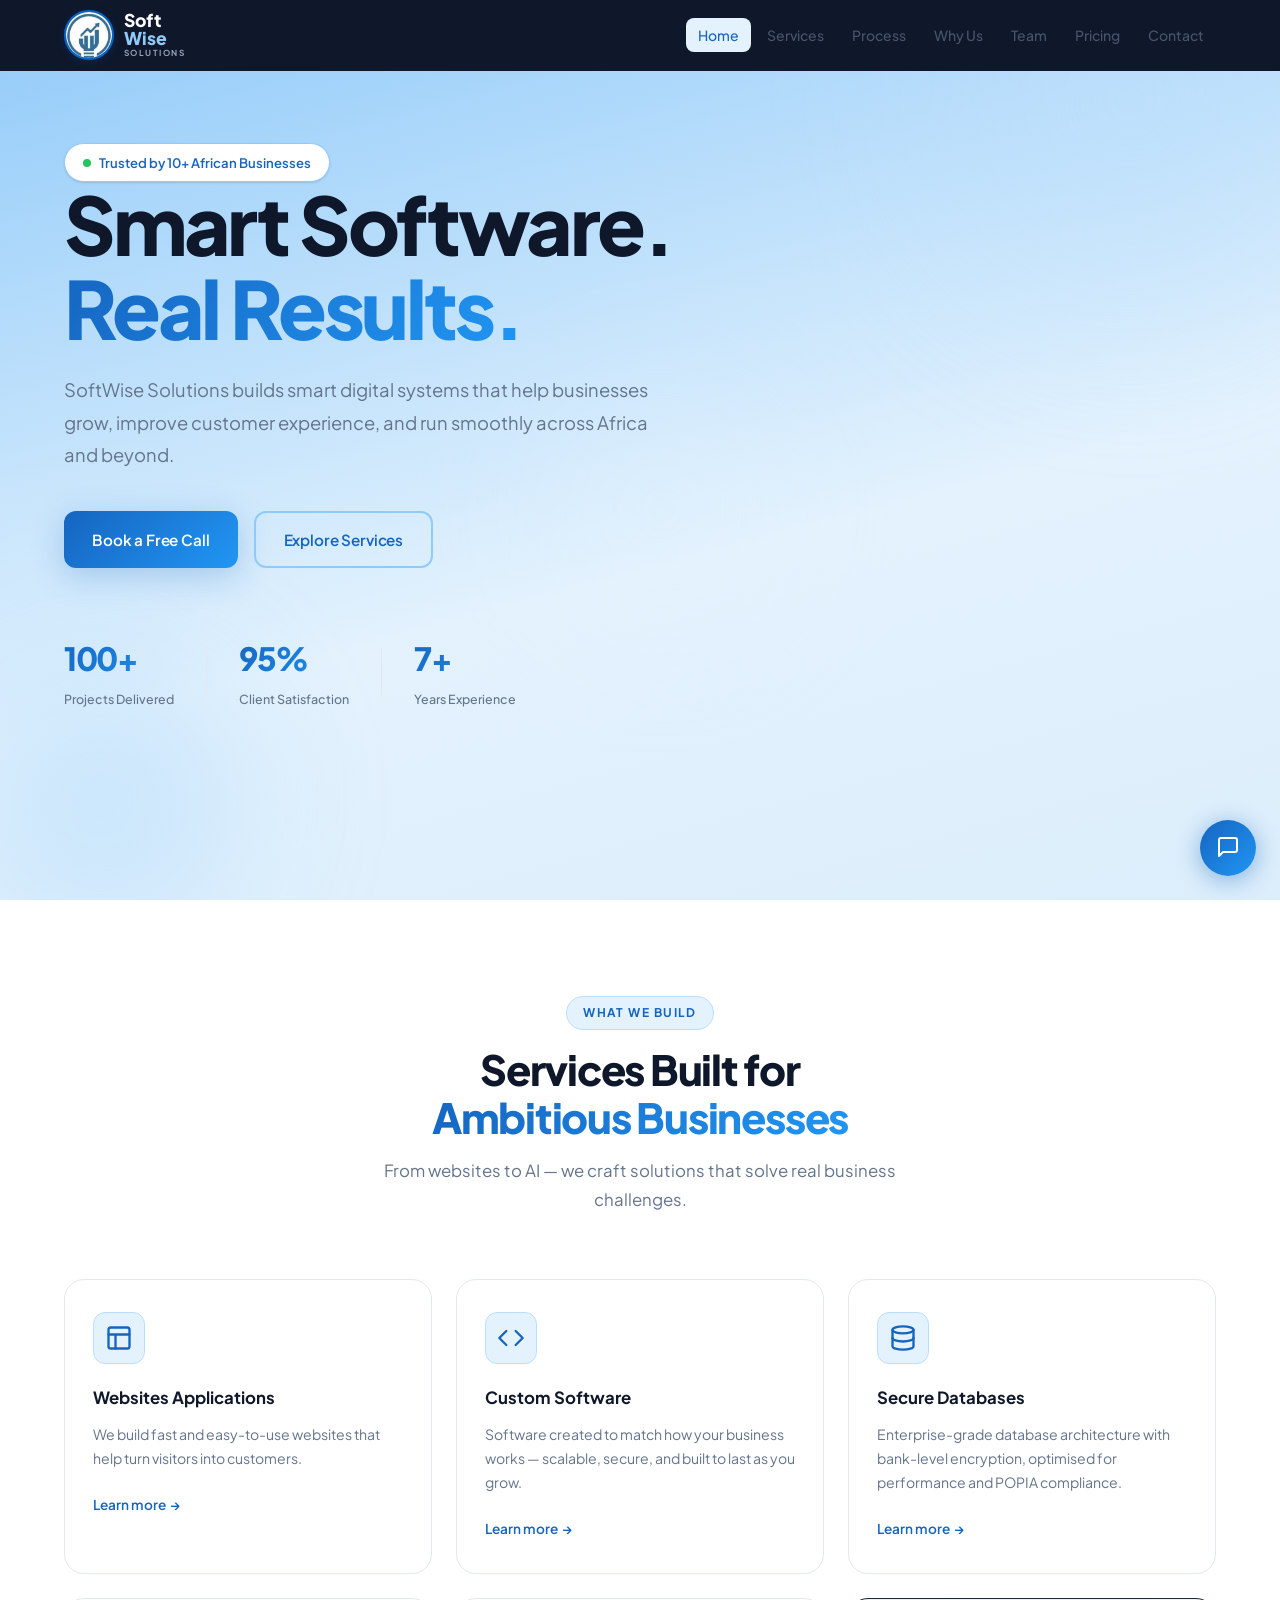
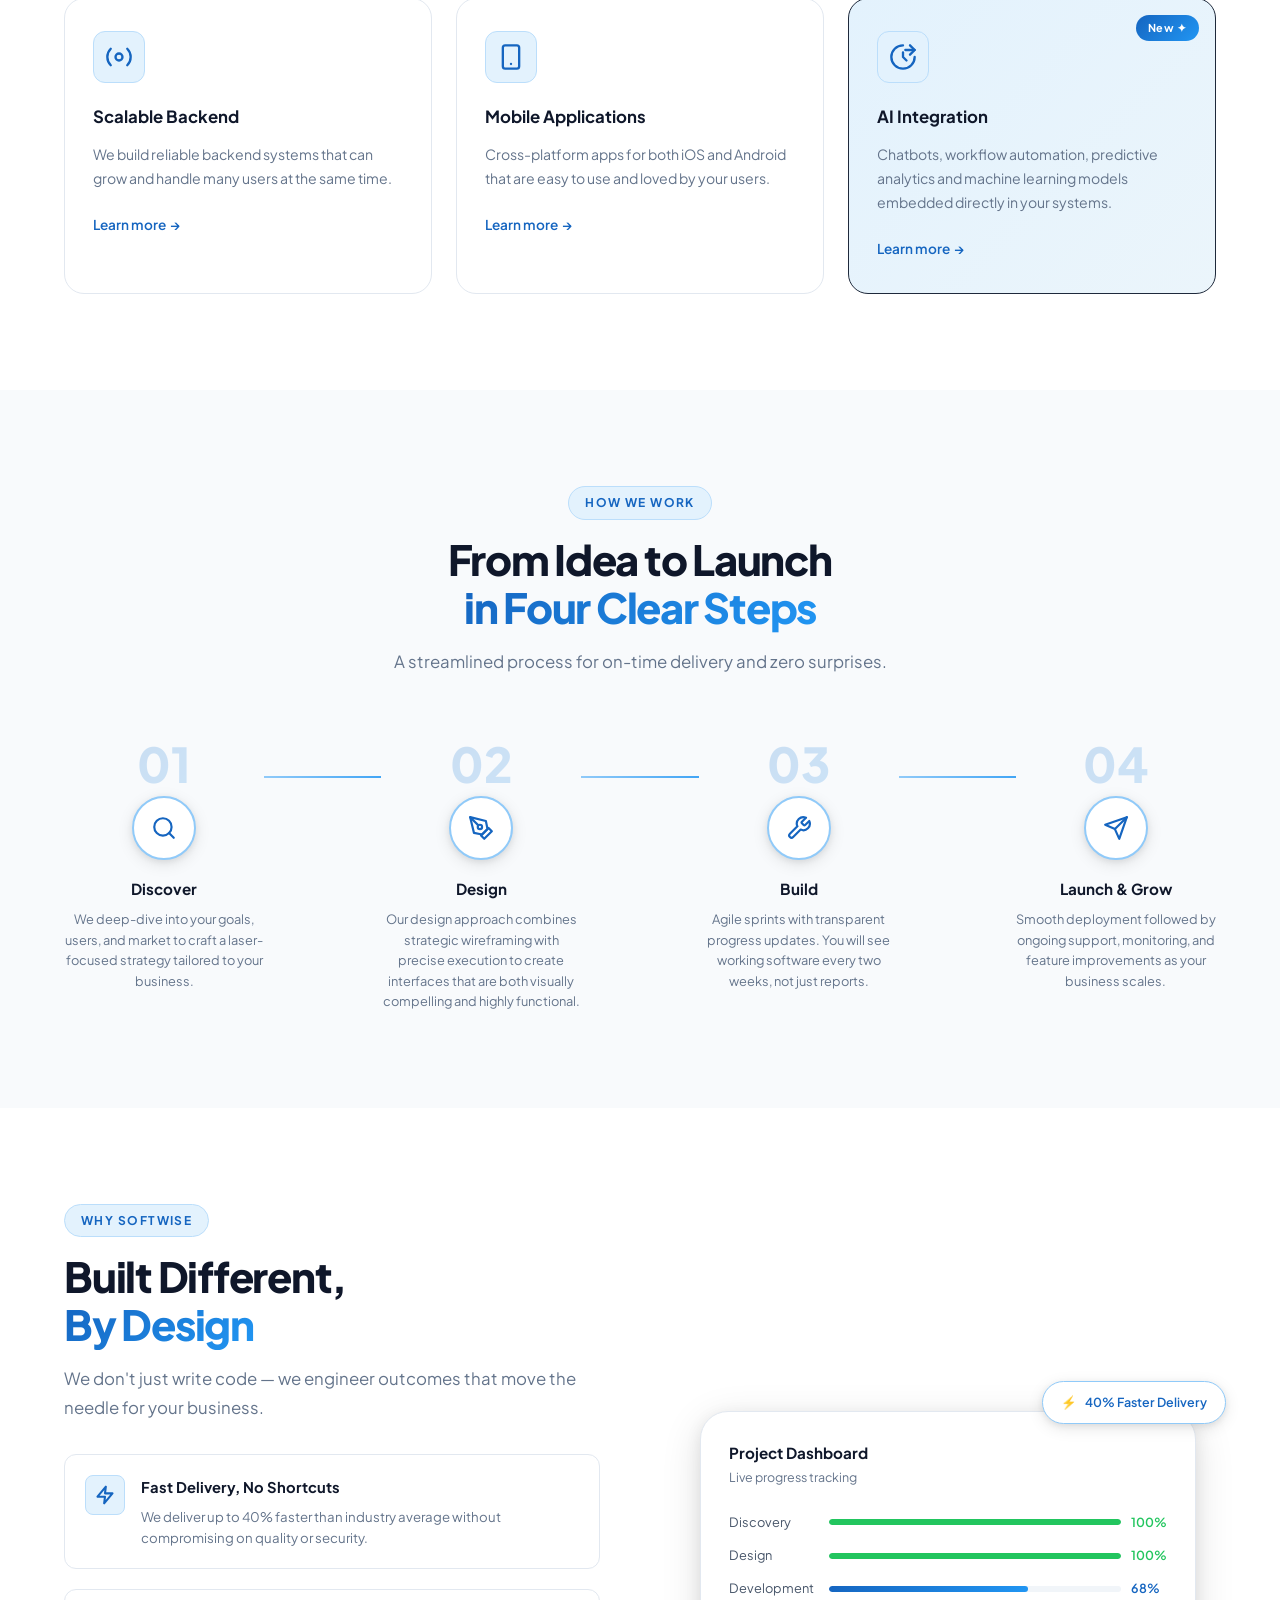
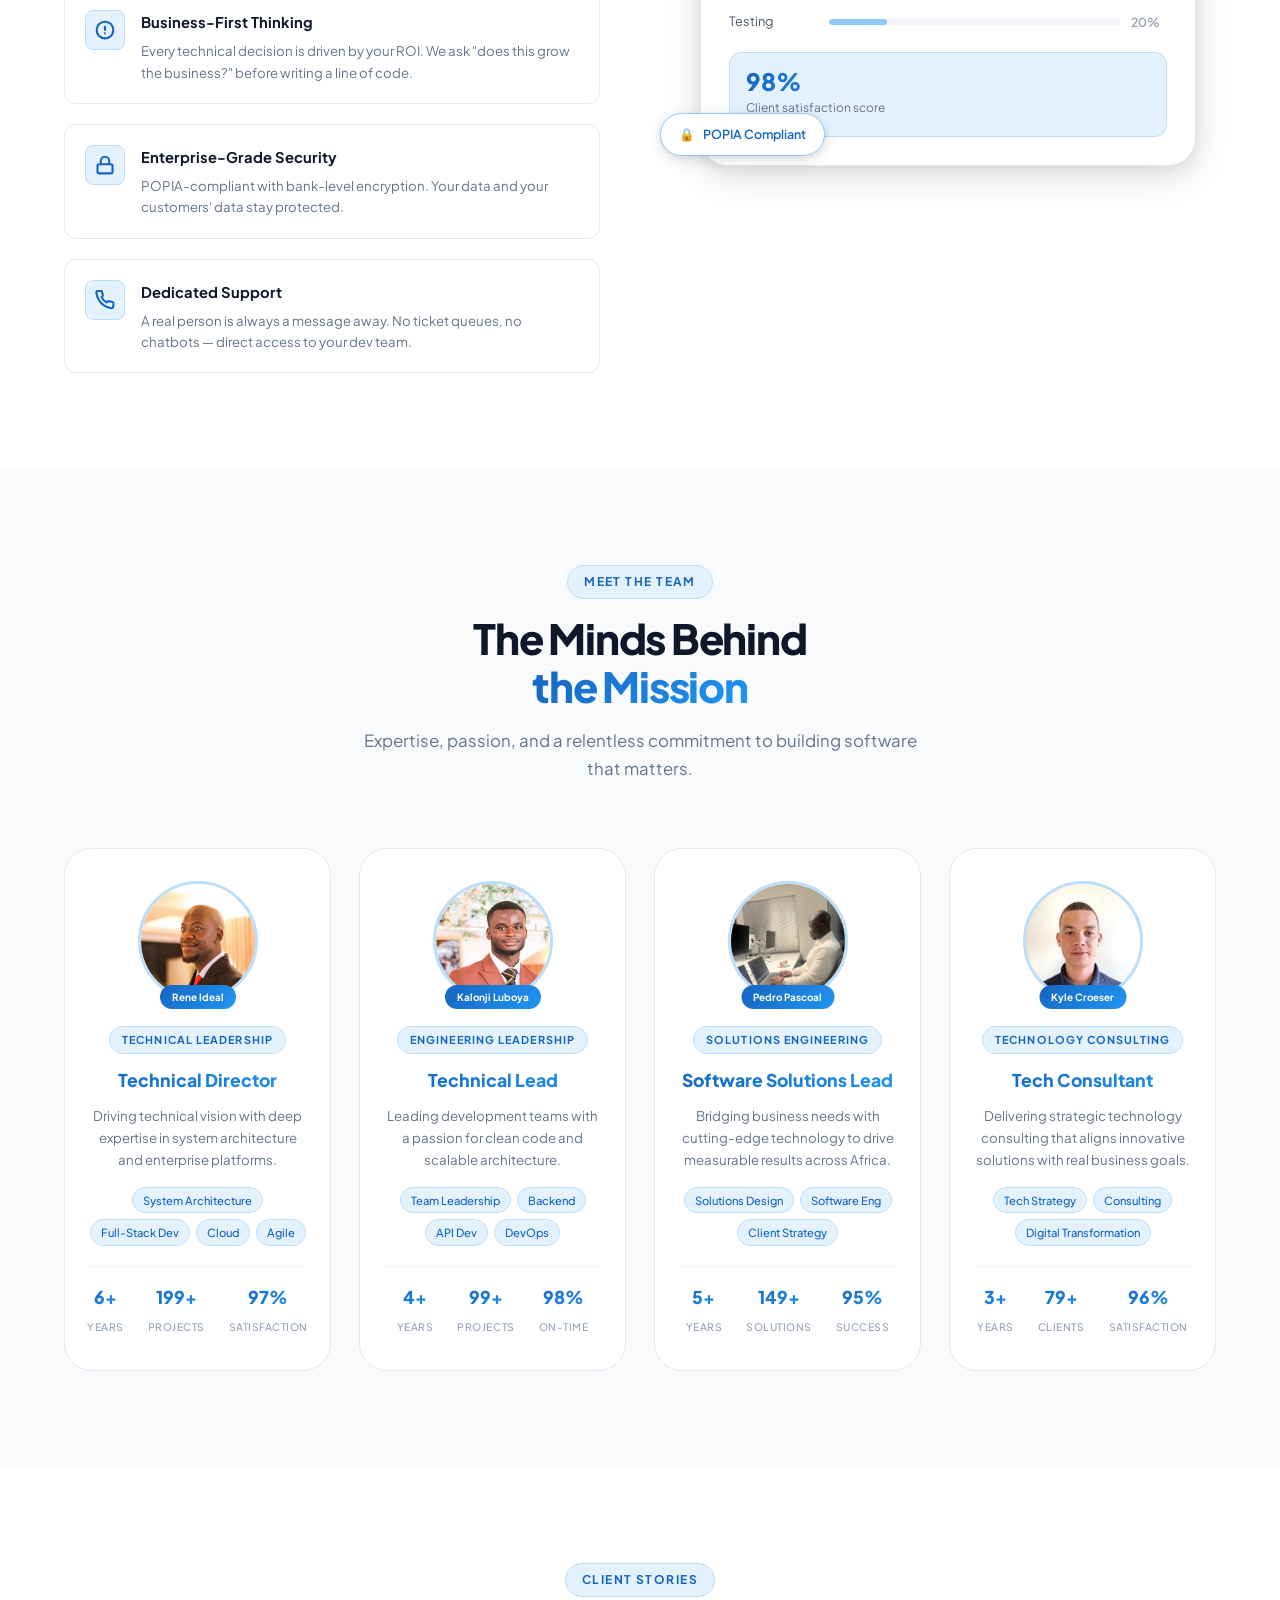
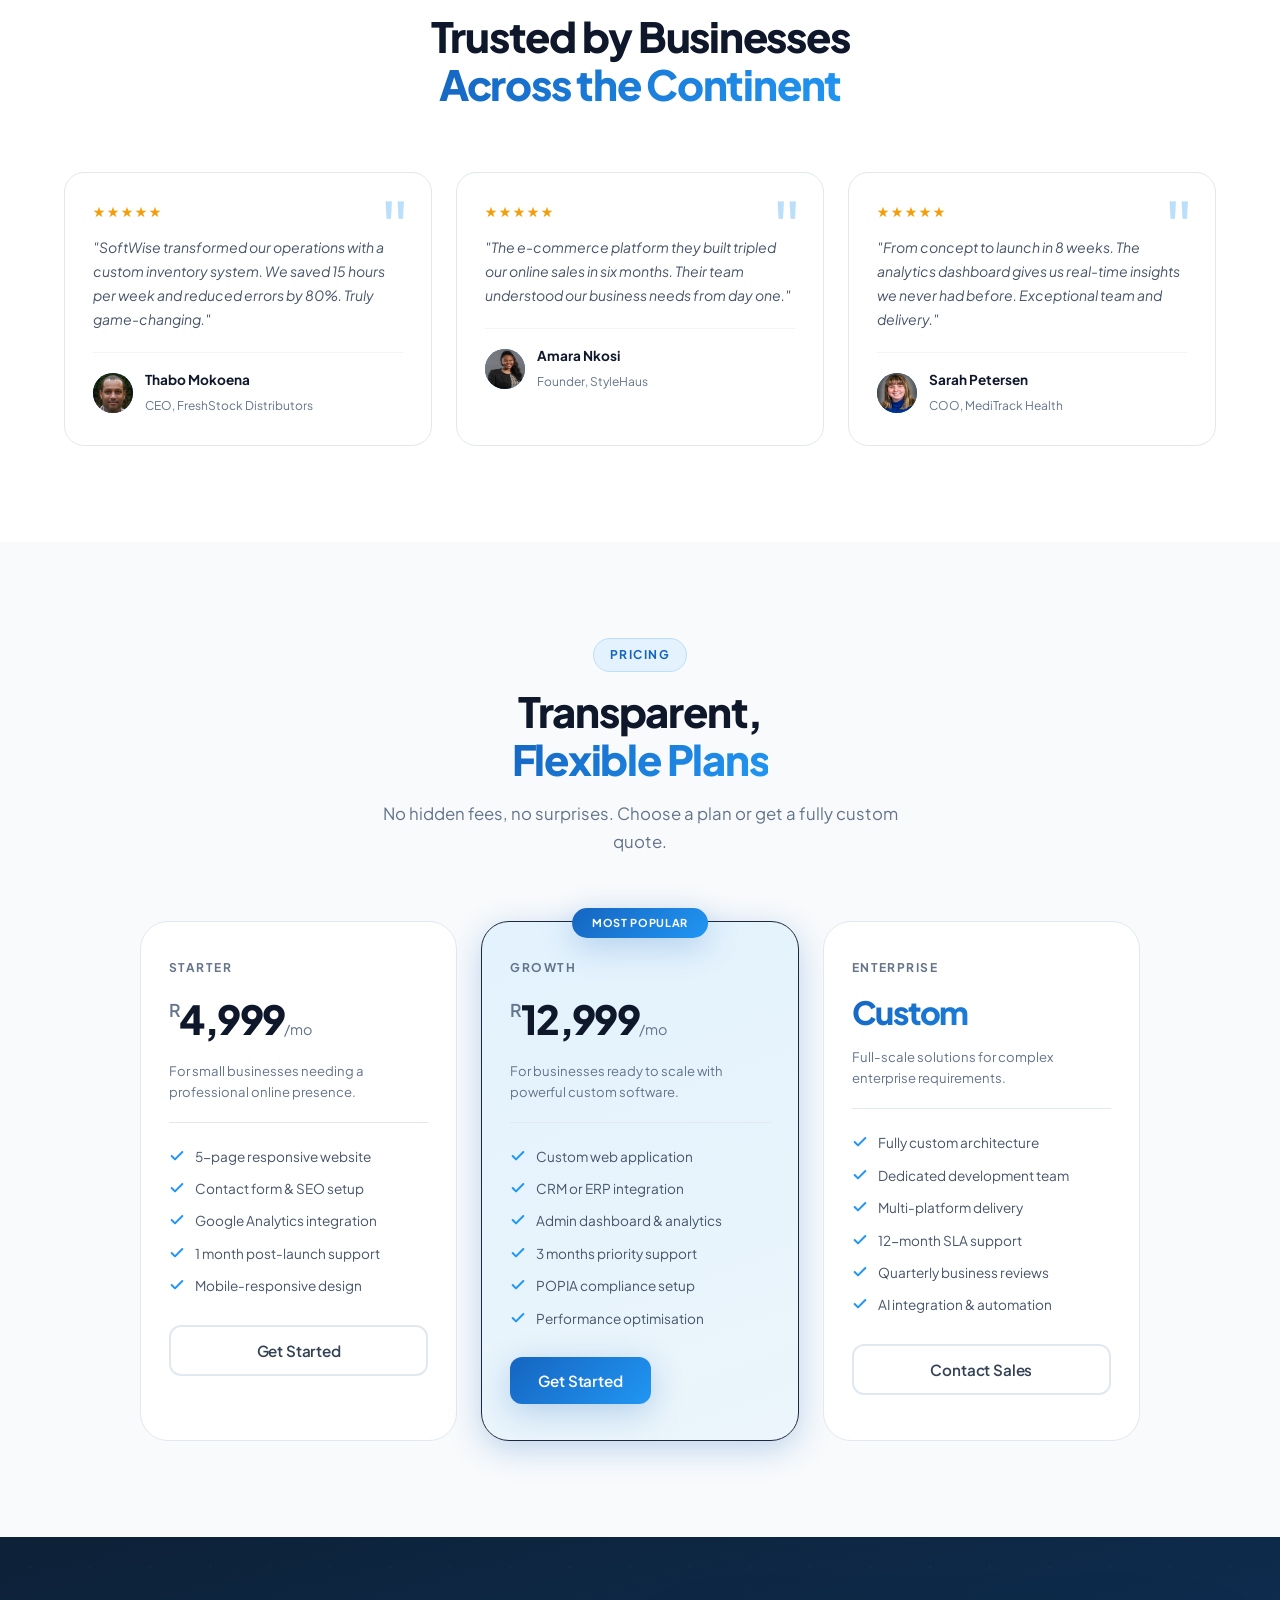
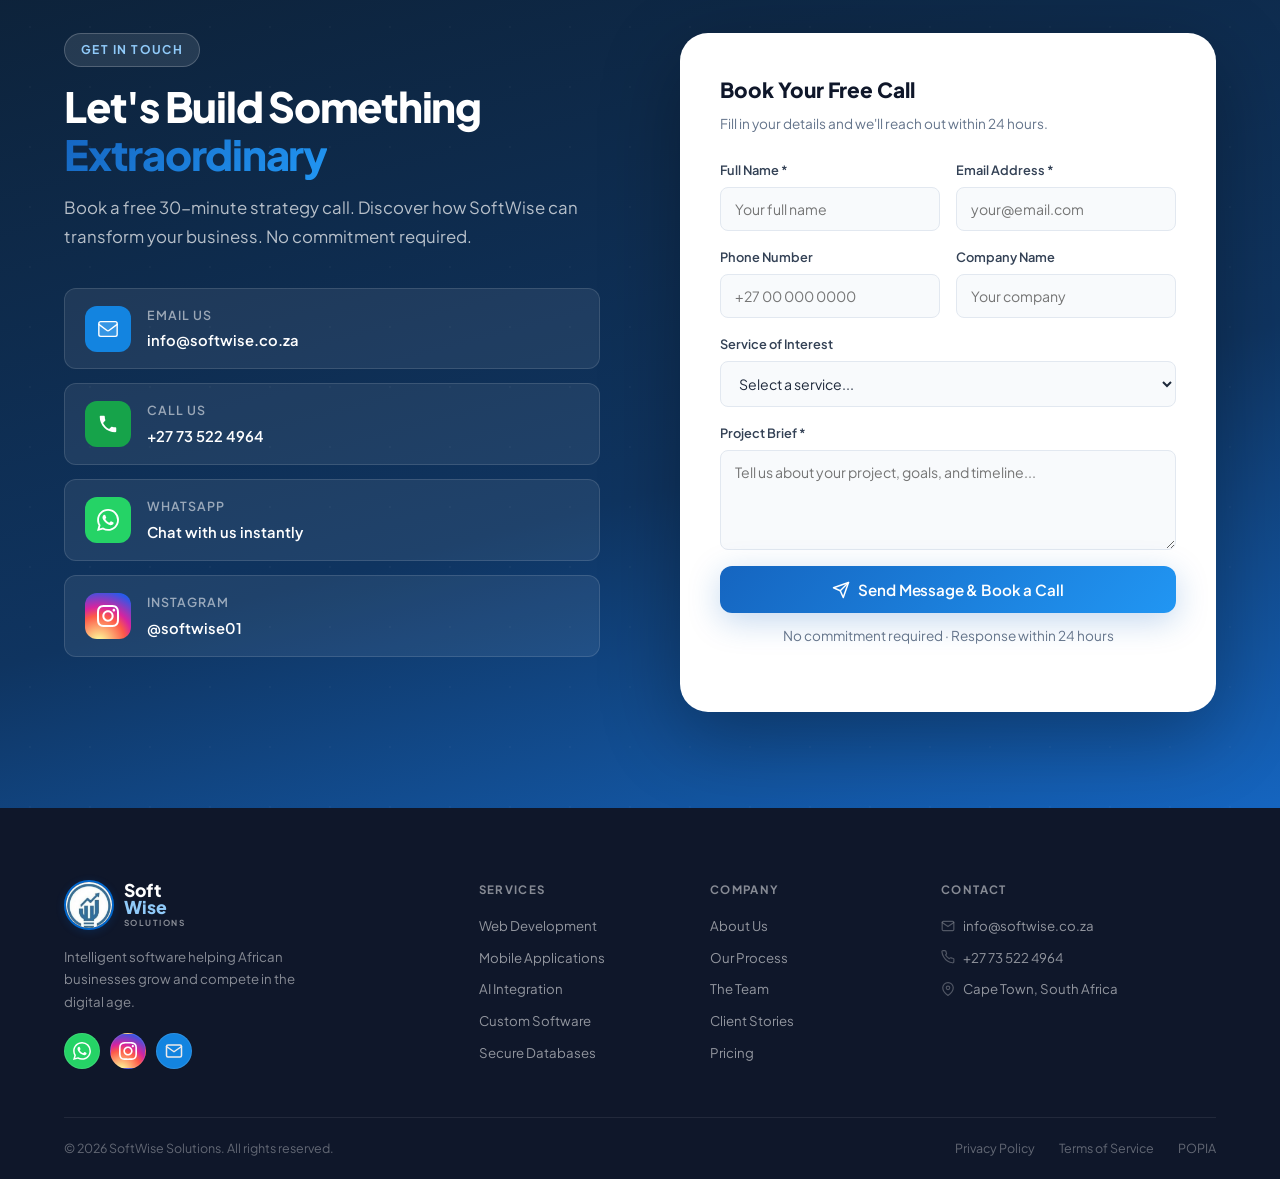
==== commit aa5d903a: "Committ changes" ====
--- a/index.html
+++ b/index.html
@@ -1272,7 +1272,6 @@
                 <span>@softwise01</span>
               </div>
             </a>
-
             <!-- Location 
             <a href="https://maps.google.com/?q=Cape+Town+South+Africa" target="_blank" rel="noopener" class="contact-detail-card" data-aos="fade-up" data-aos-delay="250">
               <div class="contact-detail-icon location-icon">
@@ -1286,7 +1285,6 @@
                 <span>Cape Town, South Africa</span>
               </div>
             </a>-->
-
           </div>
           <!-- ── End Contact Detail Cards ── -->
 
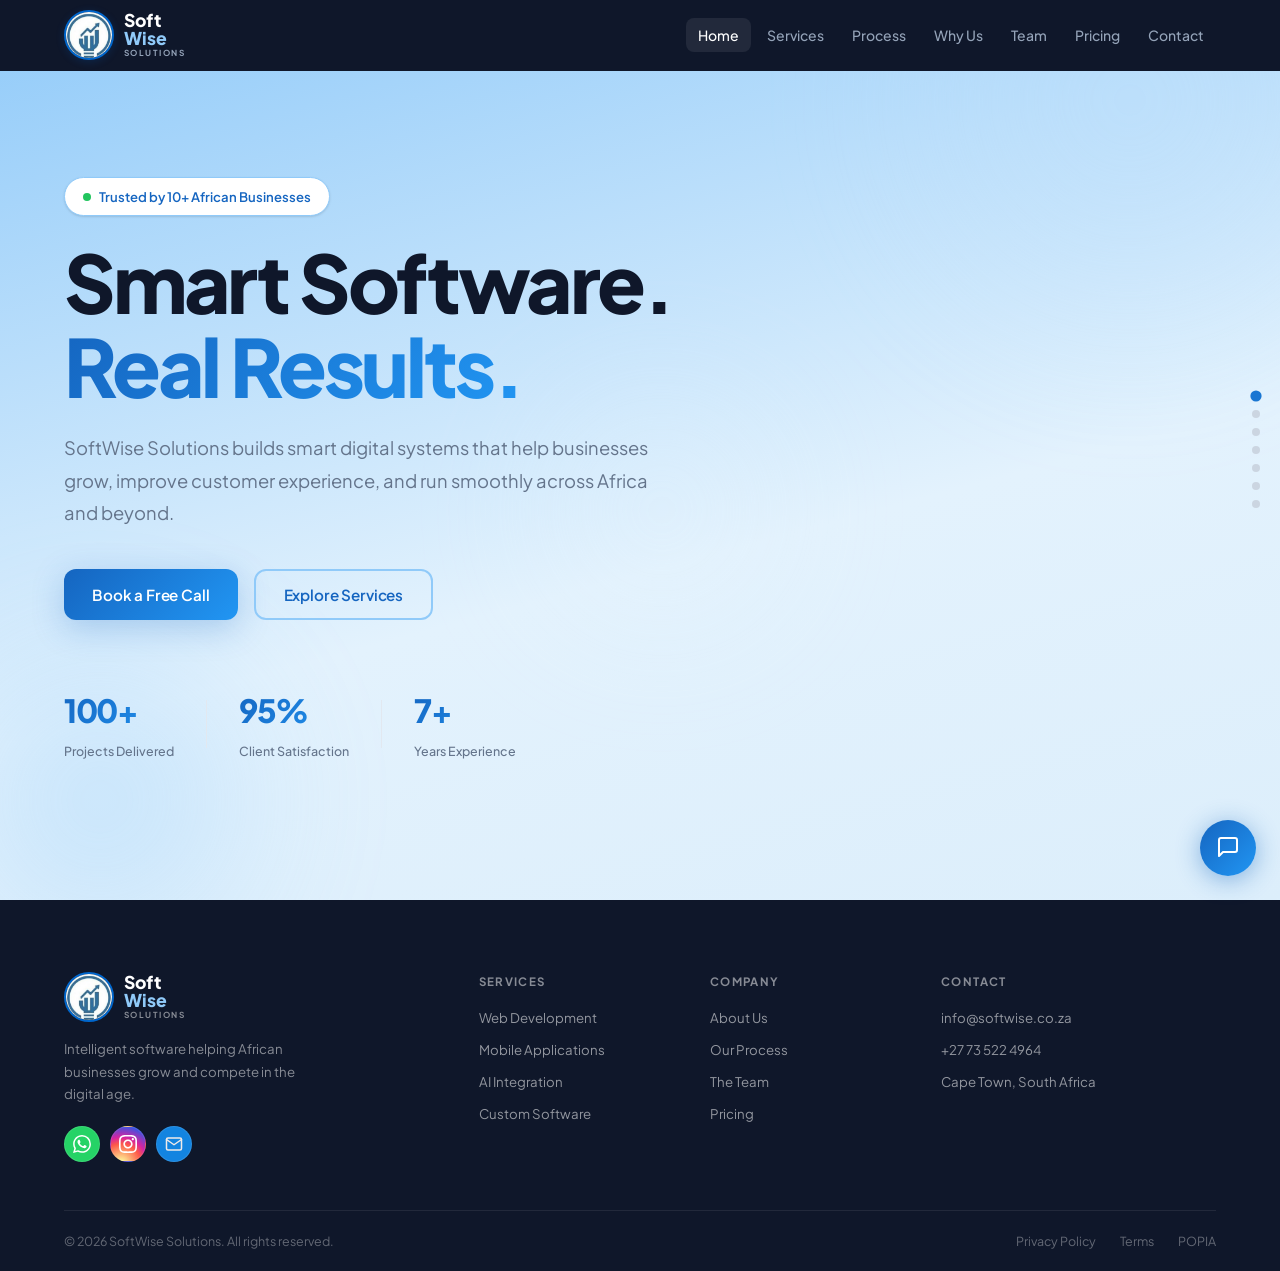
==== commit 923b15cd: "Updated parts" ====
--- a/index.html
+++ b/index.html
@@ -1,911 +1,456 @@
 <!DOCTYPE html>
 <html lang="en">
 <head>
-  <meta charset="UTF-8" />
-  <meta name="viewport" content="width=device-width, initial-scale=1.0"/>
-  <title>SoftWise Solutions – Smart Software. Real Results.</title>
-  <link rel="preconnect" href="https://fonts.googleapis.com">
-  <link rel="preconnect" href="https://fonts.gstatic.com" crossorigin>
-  <link href="https://fonts.googleapis.com/css2?family=Plus+Jakarta+Sans:wght@300;400;500;600;700;800&family=Syne:wght@400;600;700;800&display=swap" rel="stylesheet">
+<meta charset="UTF-8"/>
+<meta name="viewport" content="width=device-width, initial-scale=1.0"/>
+<title>SoftWise Solutions</title>
+<link rel="preconnect" href="https://fonts.googleapis.com">
+<link rel="preconnect" href="https://fonts.gstatic.com" crossorigin>
+<link href="https://fonts.googleapis.com/css2?family=Plus+Jakarta+Sans:wght@300;400;500;600;700;800&family=Syne:wght@400;600;700;800&display=swap" rel="stylesheet">
+<style>
+:root {
+  --blue-900:#0D2137;--blue-800:#0F3460;--blue-700:#1565C0;--blue-600:#1976D2;
+  --blue-500:#2196F3;--blue-400:#42A5F5;--blue-200:#90CAF9;--blue-100:#BBDEFB;--blue-50:#E3F2FD;
+  --white:#FFFFFF;--gray-50:#F8FAFC;--gray-100:#F1F5F9;--gray-200:#E2E8F0;--gray-300:#CBD5E1;
+  --gray-400:#94A3B8;--gray-500:#64748B;--gray-600:#475569;--gray-700:#334155;--gray-800:#1E293B;--gray-900:#0F172A;
+  --success:#22C55E;--gradient:linear-gradient(135deg,var(--blue-700) 0%,var(--blue-500) 100%);
+  --gradient-soft:linear-gradient(135deg,#E3F2FD 0%,#BBDEFB 100%);
+  --shadow-sm:0 1px 3px rgba(0,0,0,.08),0 1px 2px rgba(0,0,0,.06);
+  --shadow-md:0 4px 16px rgba(0,0,0,.1),0 2px 6px rgba(0,0,0,.07);
+  --shadow-lg:0 10px 40px rgba(0,0,0,.12),0 4px 16px rgba(0,0,0,.08);
+  --shadow-blue:0 8px 32px rgba(21,101,192,.25);
+  --radius-sm:8px;--radius-md:12px;--radius-lg:20px;--radius-xl:28px;
+  --transition:.3s cubic-bezier(.4,0,.2,1);
+  --font-body:'Plus Jakarta Sans',sans-serif;--font-display:'Syne',sans-serif;
+}
+*,*::before,*::after{box-sizing:border-box;margin:0;padding:0}
+html{scroll-behavior:smooth;font-size:16px}
+body{font-family:var(--font-body);color:var(--gray-800);background:var(--white);line-height:1.65;overflow-x:hidden}
+img{max-width:100%;display:block}
+a{color:inherit;text-decoration:none}
+ul{list-style:none}
+button{cursor:pointer;border:none;background:none;font-family:inherit}
+input,textarea,select{font-family:inherit}
+
+/* ---- UTILITIES ---- */
+.container{width:100%;max-width:1200px;margin:0 auto;padding:0 24px}
+.section{padding:96px 0}
+.bg-light{background:var(--gray-50)}
+.gradient-text{background:var(--gradient);-webkit-background-clip:text;-webkit-text-fill-color:transparent;background-clip:text}
+.section-header{text-align:center;margin-bottom:64px}
+.section-tag{display:inline-block;padding:6px 16px;background:var(--blue-50);color:var(--blue-700);font-size:.75rem;font-weight:700;letter-spacing:.12em;text-transform:uppercase;border-radius:100px;border:1px solid var(--blue-100);margin-bottom:16px}
+.section-title{font-size:clamp(1.8rem,4vw,2.6rem);font-weight:800;line-height:1.15;color:var(--gray-900);margin-bottom:16px;letter-spacing:-.03em}
+.section-desc{font-size:1.05rem;color:var(--gray-500);max-width:560px;margin:0 auto;line-height:1.7}
+.btn{display:inline-flex;align-items:center;gap:8px;padding:14px 28px;border-radius:var(--radius-md);font-size:.95rem;font-weight:600;transition:all var(--transition);white-space:nowrap;letter-spacing:-.01em}
+.btn-primary{background:var(--gradient);color:var(--white);box-shadow:var(--shadow-blue)}
+.btn-primary:hover{transform:translateY(-2px);box-shadow:0 12px 40px rgba(21,101,192,.38)}
+.btn-outline{background:transparent;color:var(--blue-700);border:2px solid var(--blue-200)}
+.btn-outline:hover{border-color:var(--blue-700);background:var(--blue-50);transform:translateY(-2px)}
+.btn-full{width:100%;justify-content:center}
+.btn-outline-plan{display:block;width:100%;text-align:center;padding:14px;border-radius:var(--radius-md);border:2px solid var(--gray-200);color:var(--gray-700);font-weight:600;transition:all var(--transition)}
+.btn-outline-plan:hover{border-color:var(--blue-700);color:var(--blue-700);background:var(--blue-50);transform:translateY(-2px)}
+
+/* ---- PAGE TRANSITION ENGINE ---- */
+#app{position:relative}
+.page{display:none;opacity:0;transform:translateY(18px);transition:opacity .4s ease,transform .4s ease}
+.page.active{display:block;opacity:1;transform:translateY(0)}
+.page.leaving{opacity:0;transform:translateY(-12px)}
+
+/* ---- NAVBAR ---- */
+.navbar{position:fixed;top:0;left:0;right:0;z-index:1000;padding:0;background:var(--gray-900);backdrop-filter:blur(12px);border-bottom:1px solid transparent;transition:all var(--transition)}
+.navbar.scrolled{border-bottom-color:var(--gray-200);box-shadow:var(--shadow-sm)}
+.nav-container{max-width:1200px;margin:0 auto;padding:0 24px;height:70px;display:flex;align-items:center;justify-content:space-between}
+.nav-logo{display:flex;align-items:center;gap:10px;flex-shrink:0;cursor:pointer}
+.logo-text{display:flex;flex-direction:column;line-height:1}
+.logo-soft{font-size:1.1rem;font-weight:800;color:#fff}
+.logo-wise{font-size:1.1rem;font-weight:800;color:#90CAF9}
+.logo-sub{font-size:.52rem;font-weight:700;letter-spacing:.18em;color:var(--gray-400);margin-top:2px}
+.nav-links{display:flex;align-items:center;gap:4px}
+.nav-link{padding:8px 12px;font-size:.875rem;font-weight:500;color:var(--gray-400);border-radius:var(--radius-sm);transition:all var(--transition);white-space:nowrap;cursor:pointer;background:none;border:none;font-family:inherit}
+.nav-link:hover,.nav-link.active{color:#fff;background:rgba(255,255,255,.08)}
+.hamburger{display:none;flex-direction:column;gap:5px;padding:8px;z-index:1001}
+.hamburger span{display:block;width:24px;height:2px;background:var(--gray-400);border-radius:2px;transition:all var(--transition)}
+.hamburger.active span:nth-child(1){transform:translateY(7px) rotate(45deg)}
+.hamburger.active span:nth-child(2){opacity:0;transform:scaleX(0)}
+.hamburger.active span:nth-child(3){transform:translateY(-7px) rotate(-45deg)}
+
+/* ---- PAGE INDICATORS ---- */
+.page-nav{position:fixed;right:20px;top:50%;transform:translateY(-50%);z-index:500;display:flex;flex-direction:column;gap:10px}
+.page-dot{width:8px;height:8px;border-radius:50%;background:var(--gray-300);border:none;cursor:pointer;transition:all var(--transition);padding:0}
+.page-dot.active{background:var(--blue-600);transform:scale(1.4)}
+.page-dot:hover{background:var(--blue-400)}
+
+/* ---- HERO ---- */
+.hero{position:relative;min-height:100vh;display:flex;align-items:center;padding:120px 0 80px;overflow:hidden;background:linear-gradient(165deg,#90caf9 0%,var(--blue-50) 60%,#DCEEFB 100%)}
+.hero-bg-shapes{position:absolute;inset:0;pointer-events:none;overflow:hidden}
+.shape{position:absolute;border-radius:50%;filter:blur(72px);opacity:.45}
+.shape-1{width:600px;height:600px;background:radial-gradient(circle,#BBDEFB,transparent 70%);top:-200px;right:-150px;animation:floatA 12s ease-in-out infinite}
+.shape-2{width:400px;height:400px;background:radial-gradient(circle,#90CAF9,transparent 70%);bottom:-100px;left:-100px;animation:floatB 10s ease-in-out infinite}
+.shape-3{width:300px;height:300px;background:radial-gradient(circle,#E3F2FD,transparent 70%);top:40%;left:40%;animation:floatA 14s ease-in-out infinite reverse}
+@keyframes floatA{0%,100%{transform:translate(0,0) scale(1)}50%{transform:translate(30px,-30px) scale(1.05)}}
+@keyframes floatB{0%,100%{transform:translate(0,0) scale(1)}50%{transform:translate(-20px,20px) scale(1.03)}}
+.hero-content{position:relative;z-index:1}
+.hero-badge{display:inline-flex;align-items:center;gap:8px;padding:8px 18px;background:white;border:1px solid var(--blue-200);border-radius:100px;font-size:.82rem;font-weight:600;color:var(--blue-700);margin-bottom:24px;box-shadow:var(--shadow-sm);animation:slideDown .6s ease both}
+.badge-dot{width:8px;height:8px;border-radius:50%;background:var(--success);animation:pulse 2s infinite}
+@keyframes pulse{0%,100%{box-shadow:0 0 0 0 rgba(34,197,94,.4)}50%{box-shadow:0 0 0 6px rgba(34,197,94,0)}}
+.hero-title{font-size:clamp(2.8rem,7vw,5rem);font-weight:800;line-height:1.05;letter-spacing:-.04em;color:var(--gray-900);margin-bottom:24px;animation:slideUp .7s .1s ease both}
+.hero-description{font-size:clamp(1rem,2vw,1.15rem);color:var(--gray-500);max-width:600px;line-height:1.75;margin-bottom:40px;animation:slideUp .7s .2s ease both}
+.hero-actions{display:flex;flex-wrap:wrap;gap:16px;margin-bottom:64px;animation:slideUp .7s .3s ease both}
+.hero-stats{display:flex;align-items:center;gap:32px;flex-wrap:wrap;animation:slideUp .7s .4s ease both}
+.stat{text-align:left}
+.stat-number{display:block;font-size:2rem;font-weight:800;background:var(--gradient);-webkit-background-clip:text;-webkit-text-fill-color:transparent;background-clip:text;letter-spacing:-.04em}
+.stat-label{font-size:.78rem;color:var(--gray-500);font-weight:500}
+.stat-divider{width:1px;height:48px;background:var(--gray-200)}
+@keyframes slideDown{from{opacity:0;transform:translateY(-16px)}to{opacity:1;transform:translateY(0)}}
+@keyframes slideUp{from{opacity:0;transform:translateY(24px)}to{opacity:1;transform:translateY(0)}}
+@keyframes fadeIn{from{opacity:0}to{opacity:1}}
+
+/* ---- SERVICES ---- */
+.services-grid{display:grid;grid-template-columns:repeat(3,1fr);gap:24px}
+.service-card{background:var(--white);border:1.5px solid var(--gray-200);border-radius:var(--radius-lg);padding:32px 28px;position:relative;transition:all var(--transition);overflow:hidden}
+.service-card::before{content:'';position:absolute;inset:0;background:var(--gradient-soft);opacity:0;transition:opacity var(--transition);border-radius:inherit}
+.service-card:hover{transform:translateY(-6px);border-color:var(--blue-300);box-shadow:var(--shadow-lg)}
+.service-card:hover::before{opacity:1}
+.service-card:hover .service-icon{background:var(--gradient);color:white}
+.service-card-featured{border-color:var(--blue-300);background:linear-gradient(135deg,var(--blue-50),#EBF5FB)}
+.service-badge{position:absolute;top:16px;right:16px;background:var(--gradient);color:white;font-size:.68rem;font-weight:700;letter-spacing:.06em;padding:4px 12px;border-radius:100px}
+.service-icon{width:52px;height:52px;background:var(--blue-50);color:var(--blue-700);border-radius:var(--radius-md);display:flex;align-items:center;justify-content:center;margin-bottom:20px;position:relative;z-index:1;transition:all var(--transition);border:1px solid var(--blue-100)}
+.service-card h3{font-size:1.05rem;font-weight:700;color:var(--gray-900);margin-bottom:12px;position:relative;z-index:1}
+.service-card p{font-size:.88rem;color:var(--gray-500);line-height:1.7;position:relative;z-index:1;margin-bottom:20px}
+.service-link{font-size:.85rem;font-weight:600;color:var(--blue-700);display:inline-flex;align-items:center;gap:4px;position:relative;z-index:1;transition:gap var(--transition);cursor:pointer}
+.service-link:hover{gap:8px}
+
+/* ---- PROCESS ---- */
+.process-steps{display:flex;align-items:flex-start;gap:0;position:relative}
+.process-connector{flex:1;height:2px;background:linear-gradient(90deg,var(--blue-200),var(--blue-400));margin-top:36px;min-width:24px}
+.process-step{flex:0 0 auto;width:200px;text-align:center}
+.step-number{font-size:3rem;font-weight:800;background:var(--gradient);-webkit-background-clip:text;-webkit-text-fill-color:transparent;background-clip:text;opacity:.2;line-height:1;margin-bottom:8px}
+.step-icon{width:64px;height:64px;background:var(--white);border:2px solid var(--blue-200);border-radius:50%;display:flex;align-items:center;justify-content:center;margin:0 auto 16px;color:var(--blue-700);box-shadow:var(--shadow-md);transition:all var(--transition)}
+.process-step:hover .step-icon{background:var(--gradient);color:white;border-color:transparent;transform:scale(1.1);box-shadow:var(--shadow-blue)}
+.process-step h3{font-size:.95rem;font-weight:700;color:var(--gray-900);margin-bottom:8px}
+.process-step p{font-size:.8rem;color:var(--gray-500);line-height:1.6}
+
+/* ---- WHY US ---- */
+.why-us-grid{display:grid;grid-template-columns:1fr 1fr;gap:80px;align-items:center}
+.why-us-content .section-title{text-align:left}
+.why-us-content .section-tag{display:inline-block}
+.features-list{display:flex;flex-direction:column;gap:20px;margin-top:32px}
+.feature-item{display:flex;align-items:flex-start;gap:16px;padding:20px;background:var(--white);border:1.5px solid var(--gray-200);border-radius:var(--radius-md);transition:all var(--transition)}
+.feature-item:hover{border-color:var(--blue-200);box-shadow:var(--shadow-md);transform:translateX(4px)}
+.feature-icon{width:40px;height:40px;min-width:40px;background:var(--blue-50);color:var(--blue-700);border-radius:var(--radius-sm);display:flex;align-items:center;justify-content:center;border:1px solid var(--blue-100)}
+.feature-item h4{font-size:.92rem;font-weight:700;color:var(--gray-900);margin-bottom:6px}
+.feature-item p{font-size:.83rem;color:var(--gray-500);line-height:1.6}
+.why-us-card-wrap{position:relative;padding:20px}
+.progress-card{background:var(--white);border:1.5px solid var(--gray-200);border-radius:var(--radius-xl);padding:28px;box-shadow:var(--shadow-lg)}
+.progress-card-header{display:flex;align-items:center;gap:14px;margin-bottom:24px}
+.progress-card-header strong{display:block;font-size:.95rem;font-weight:700;color:var(--gray-900)}
+.progress-card-header p{font-size:.78rem;color:var(--gray-500);margin-top:2px}
+.progress-bars{display:flex;flex-direction:column;gap:12px;margin-bottom:20px}
+.progress-row{display:flex;align-items:center;gap:10px;font-size:.8rem}
+.progress-row>span:first-child{min-width:90px;color:var(--gray-600)}
+.progress-bar{flex:1;height:6px;background:var(--gray-100);border-radius:3px;overflow:hidden}
+.progress-fill{height:100%;background:var(--gradient);border-radius:3px;transition:width 1s ease}
+.progress-pct{min-width:36px;font-weight:600;color:var(--blue-700);font-size:.78rem}
+.progress-pct.success{color:var(--success)}
+.progress-pct.muted{color:var(--gray-400)}
+.satisfaction-badge{display:flex;align-items:center;gap:12px;padding:16px;background:var(--blue-50);border-radius:var(--radius-md);border:1px solid var(--blue-100)}
+.satisfaction-badge strong{font-size:1.5rem;font-weight:800;background:var(--gradient);-webkit-background-clip:text;-webkit-text-fill-color:transparent;background-clip:text;display:block;line-height:1}
+.satisfaction-badge span{font-size:.75rem;color:var(--gray-500)}
+
+/* ---- TEAM ---- */
+.team-grid{display:grid;grid-template-columns:repeat(4,1fr);gap:28px}
+.team-card{background:var(--white);border:1.5px solid var(--gray-200);border-radius:var(--radius-xl);overflow:hidden;transition:all var(--transition)}
+.team-card:hover{transform:translateY(-8px);border-color:var(--blue-200);box-shadow:var(--shadow-lg)}
+.team-card-inner{padding:32px 24px;text-align:center}
+.team-avatar-wrap{position:relative;width:120px;height:120px;margin:0 auto 24px}
+.team-avatar{width:120px;height:120px;border-radius:50%;overflow:hidden;border:3px solid var(--blue-100);background:var(--blue-50)}
+.team-avatar img{width:100%;height:100%;object-fit:cover}
+.team-role-badge{position:absolute;bottom:-8px;left:50%;transform:translateX(-50%);background:var(--gradient);color:white;font-size:.62rem;font-weight:700;padding:4px 12px;border-radius:100px;white-space:nowrap}
+.team-role-tag{display:inline-block;font-size:.68rem;font-weight:700;letter-spacing:.1em;text-transform:uppercase;color:var(--blue-700);background:var(--blue-50);padding:4px 12px;border-radius:100px;margin-bottom:12px;border:1px solid var(--blue-100)}
+.team-name{font-size:1.1rem;font-weight:800;background:var(--gradient);-webkit-background-clip:text;-webkit-text-fill-color:transparent;background-clip:text;margin-bottom:10px}
+.team-bio{font-size:.83rem;color:var(--gray-500);line-height:1.65;margin-bottom:16px}
+.team-skills{display:flex;flex-wrap:wrap;gap:6px;justify-content:center;margin-bottom:20px}
+.team-skills span{font-size:.7rem;background:var(--blue-50);color:var(--blue-700);border:1px solid var(--blue-100);padding:3px 10px;border-radius:100px;font-weight:500}
+.team-stats{display:flex;justify-content:center;gap:24px;padding-top:16px;border-top:1px solid var(--gray-100)}
+.team-stats>div{text-align:center}
+.team-stats strong{display:block;font-size:1.1rem;font-weight:800;background:var(--gradient);-webkit-background-clip:text;-webkit-text-fill-color:transparent;background-clip:text}
+.team-stats span{font-size:.65rem;color:var(--gray-400);font-weight:500;text-transform:uppercase;letter-spacing:.05em}
+
+/* ---- TESTIMONIALS ---- */
+.testimonials-grid{display:grid;grid-template-columns:repeat(3,1fr);gap:24px}
+.testimonial-card{background:var(--white);border:1.5px solid var(--gray-200);border-radius:var(--radius-lg);padding:28px;transition:all var(--transition);position:relative;overflow:hidden}
+.testimonial-card::before{content:'"';position:absolute;top:16px;right:20px;font-size:5rem;color:var(--blue-100);line-height:1;pointer-events:none}
+.testimonial-card:hover{transform:translateY(-4px);border-color:var(--blue-200);box-shadow:var(--shadow-lg)}
+.stars{color:#F59E0B;font-size:.85rem;letter-spacing:2px;margin-bottom:12px}
+.testimonial-text{font-size:.88rem;color:var(--gray-600);line-height:1.7;font-style:italic;margin-bottom:20px;position:relative;z-index:1}
+.testimonial-author{display:flex;align-items:center;gap:12px;padding-top:16px;border-top:1px solid var(--gray-100)}
+.author-avatar{width:40px;height:40px;border-radius:50%;background:var(--gradient);color:white;display:flex;align-items:center;justify-content:center;font-size:.8rem;font-weight:700;flex-shrink:0}
+.testimonial-author strong{display:block;font-size:.85rem;font-weight:700;color:var(--gray-900)}
+.testimonial-author span{font-size:.75rem;color:var(--gray-500)}
+
+/* ---- PRICING ---- */
+.pricing-grid{display:grid;grid-template-columns:repeat(3,1fr);gap:24px;max-width:1000px;margin:0 auto}
+.pricing-card{background:var(--white);border:1.5px solid var(--gray-200);border-radius:var(--radius-xl);padding:36px 28px;position:relative;transition:all var(--transition)}
+.pricing-card:hover{transform:translateY(-6px);box-shadow:var(--shadow-lg)}
+.pricing-featured{border-color:var(--blue-300);background:linear-gradient(160deg,var(--blue-50),#EBF5FB);box-shadow:var(--shadow-blue)}
+.popular-badge{position:absolute;top:-14px;left:50%;transform:translateX(-50%);background:var(--gradient);color:white;font-size:.68rem;font-weight:700;letter-spacing:.06em;text-transform:uppercase;padding:6px 20px;border-radius:100px;white-space:nowrap;box-shadow:var(--shadow-blue)}
+.plan-name{font-size:.75rem;font-weight:700;letter-spacing:.12em;text-transform:uppercase;color:var(--gray-500);margin-bottom:8px}
+.plan-price{font-size:2.5rem;font-weight:800;color:var(--gray-900);letter-spacing:-.04em;margin-bottom:8px}
+.currency{font-size:1.1rem;vertical-align:top;padding-top:10px;display:inline-block;font-weight:600;color:var(--gray-500)}
+.period{font-size:.9rem;color:var(--gray-500);font-weight:400;letter-spacing:0}
+.enterprise-price{font-size:2rem;background:var(--gradient);-webkit-background-clip:text;-webkit-text-fill-color:transparent;background-clip:text}
+.plan-desc{font-size:.82rem;color:var(--gray-500);margin-bottom:24px;padding-bottom:20px;border-bottom:1px solid var(--gray-200);line-height:1.6}
+.plan-features{display:flex;flex-direction:column;gap:12px;margin-bottom:28px}
+.plan-features li{display:flex;align-items:flex-start;gap:10px;font-size:.85rem;color:var(--gray-600);line-height:1.5}
+.plan-features li svg{color:var(--blue-500);flex-shrink:0;margin-top:1px}
+
+/* ---- CONTACT ---- */
+.contact-section{background:linear-gradient(165deg,var(--blue-900) 0%,var(--blue-800) 60%,var(--blue-700) 100%);color:white;position:relative;overflow:hidden}
+.contact-section::before{content:'';position:absolute;inset:0;background:url("data:image/svg+xml,%3Csvg width='60' height='60' viewBox='0 0 60 60' xmlns='http://www.w3.org/2000/svg'%3E%3Cg fill='none' fill-rule='evenodd'%3E%3Cg fill='%23ffffff' fill-opacity='0.03'%3E%3Ccircle cx='30' cy='30' r='1'/%3E%3C/g%3E%3C/g%3E%3C/svg%3E")}
+.contact-grid{position:relative;z-index:1;display:grid;grid-template-columns:1fr 1fr;gap:80px;align-items:start}
+.contact-info .section-tag{background:rgba(255,255,255,.1);border-color:rgba(255,255,255,.2);color:var(--blue-200)}
+.contact-info .section-title{color:white;text-align:left}
+.contact-info .section-desc{color:rgba(255,255,255,.7);max-width:100%;text-align:left}
+.contact-form-wrap{background:var(--white);border-radius:var(--radius-xl);padding:40px;box-shadow:0 24px 80px rgba(0,0,0,.3)}
+.contact-form h3{font-size:1.3rem;font-weight:800;color:var(--gray-900);margin-bottom:6px}
+.contact-form>p{font-size:.85rem;color:var(--gray-500);margin-bottom:24px}
+.form-row{display:grid;grid-template-columns:1fr 1fr;gap:16px}
+.form-group{display:flex;flex-direction:column;gap:6px;margin-bottom:16px}
+.form-group label{font-size:.8rem;font-weight:600;color:var(--gray-700)}
+.form-group input,.form-group textarea,.form-group select{padding:12px 14px;border:1.5px solid var(--gray-200);border-radius:var(--radius-sm);font-size:.88rem;color:var(--gray-800);background:var(--gray-50);transition:all var(--transition);outline:none}
+.form-group input:focus,.form-group textarea:focus,.form-group select:focus{border-color:var(--blue-500);background:var(--white);box-shadow:0 0 0 3px rgba(33,150,243,.1)}
+.form-group input.error,.form-group textarea.error{border-color:#EF4444;box-shadow:0 0 0 3px rgba(239,68,68,.1)}
+.form-group textarea{resize:vertical;min-height:100px}
+.form-group select{cursor:pointer}
+.form-note{text-align:center;font-size:.75rem;color:var(--gray-400);margin-top:12px}
+.contact-details{display:flex;flex-direction:column;gap:14px;margin-top:36px}
+.contact-detail-card{display:flex;align-items:center;gap:16px;padding:16px 20px;background:rgba(255,255,255,.07);border:1px solid rgba(255,255,255,.12);border-radius:var(--radius-md);transition:all var(--transition);text-decoration:none;color:white;cursor:pointer}
+.contact-detail-card:hover{background:rgba(255,255,255,.13);border-color:rgba(255,255,255,.25);transform:translateX(6px)}
+.contact-detail-icon{width:46px;height:46px;border-radius:12px;display:flex;align-items:center;justify-content:center;flex-shrink:0}
+.contact-detail-icon svg{width:22px;height:22px;color:#fff;flex-shrink:0}
+.contact-detail-icon.email-icon{background:#1384e0}
+.contact-detail-icon.phone-icon{background:#16a34a}
+.contact-detail-icon.whatsapp-icon{background:#25D366}
+.contact-detail-icon.instagram-icon{background:radial-gradient(circle at 30% 107%,#fdf497 0%,#fdf497 5%,#fd5949 45%,#d6249f 60%,#285AEB 90%)}
+.contact-detail-text strong{display:block;font-size:.78rem;font-weight:600;color:rgba(255,255,255,.55);text-transform:uppercase;letter-spacing:.08em;margin-bottom:3px}
+.contact-detail-text span{display:block;font-size:.92rem;font-weight:600;color:white}
+
+/* ---- FOOTER ---- */
+.footer{background:var(--gray-900);color:rgba(255,255,255,.7);padding:72px 0 0}
+.footer-grid{display:grid;grid-template-columns:2fr 1fr 1fr 1.5fr;gap:48px;padding-bottom:48px;border-bottom:1px solid rgba(255,255,255,.08)}
+.footer-brand p{font-size:.83rem;line-height:1.7;color:rgba(255,255,255,.5);margin-top:16px;max-width:260px}
+.footer-social{display:flex;gap:10px;margin-top:20px}
+.social-link{width:36px;height:36px;background:rgba(255,255,255,.06);border:1px solid rgba(255,255,255,.1);border-radius:var(--radius-sm);display:flex;align-items:center;justify-content:center;color:rgba(255,255,255,.6);transition:all var(--transition)}
+.social-link:hover{transform:translateY(-2px)}
+a.social-link.whatsapp{color:white;background:#25D366;border-radius:50%}
+a.social-link.instagram{background:radial-gradient(circle at 30% 107%,#fdf497 0%,#fdf497 5%,#fd5949 45%,#d6249f 60%,#285AEB 90%);color:white;border-radius:50%}
+.social-link.email-social{background-color:#1384e0;color:#f0eae9;border-radius:50%}
+.footer-col h5{font-size:.72rem;font-weight:700;letter-spacing:.12em;text-transform:uppercase;color:rgba(255,255,255,.5);margin-bottom:16px}
+.footer-col ul{display:flex;flex-direction:column;gap:10px}
+.footer-col a{font-size:.83rem;color:rgba(255,255,255,.55);transition:color var(--transition);display:flex;align-items:center;gap:8px;cursor:pointer;background:none;border:none;font-family:inherit;text-align:left}
+.footer-col a:hover{color:white}
+.footer-bottom{padding:20px 0;display:flex;align-items:center;justify-content:space-between;flex-wrap:wrap;gap:12px}
+.footer-bottom p{font-size:.78rem;color:rgba(255,255,255,.35)}
+.footer-bottom-links{display:flex;gap:24px}
+.footer-bottom-links a{font-size:.78rem;color:rgba(255,255,255,.35);transition:color var(--transition)}
+.footer-bottom-links a:hover{color:rgba(255,255,255,.7)}
+.footer-logo .logo-soft{color:white}
+
+/* ---- SCROLL TOP ---- */
+.scroll-top{position:fixed;bottom:24px;right:24px;width:46px;height:46px;background:var(--gradient);color:white;border-radius:50%;display:flex;align-items:center;justify-content:center;box-shadow:var(--shadow-blue);z-index:900;transition:all var(--transition);opacity:0;pointer-events:none;transform:translateY(10px)}
+.scroll-top.visible{opacity:1;pointer-events:auto;transform:translateY(0)}
+.scroll-top:hover{transform:translateY(-4px)}
+
+/* ---- CHATBOT ---- */
+.chatbot-float{position:fixed;bottom:24px;right:24px;width:56px;height:56px;background:var(--gradient);color:white;border-radius:50%;display:flex;align-items:center;justify-content:center;box-shadow:0 4px 24px rgba(21,101,192,.45);z-index:900;transition:all var(--transition);cursor:pointer;border:none}
+.chatbot-float:hover{transform:scale(1.1) translateY(-2px)}
+.chatbot-float .chat-icon{transition:all var(--transition)}
+.chatbot-float .close-icon{display:none}
+.chatbot-float.open .chat-icon{display:none}
+.chatbot-float.open .close-icon{display:block}
+.chatbot-window{position:fixed;bottom:92px;right:24px;width:360px;max-height:520px;background:var(--white);border-radius:var(--radius-xl);box-shadow:0 20px 60px rgba(0,0,0,.18),0 4px 20px rgba(21,101,192,.12);z-index:899;display:flex;flex-direction:column;overflow:hidden;opacity:0;pointer-events:none;transform:translateY(16px) scale(.97);transition:opacity .3s ease,transform .3s ease;border:1px solid var(--gray-200)}
+.chatbot-window.open{opacity:1;pointer-events:auto;transform:translateY(0) scale(1)}
+.chat-header{background:var(--gradient);padding:16px 20px;display:flex;align-items:center;gap:12px;flex-shrink:0}
+.chat-header-avatar{width:38px;height:38px;background:rgba(255,255,255,.2);border-radius:50%;display:flex;align-items:center;justify-content:center;font-size:1.1rem;flex-shrink:0}
+.chat-header-info strong{display:block;font-size:.92rem;font-weight:700;color:white}
+.chat-header-info span{font-size:.72rem;color:rgba(255,255,255,.8);display:flex;align-items:center;gap:5px}
+.chat-online-dot{width:7px;height:7px;background:#4ade80;border-radius:50%;display:inline-block}
+.chat-messages{flex:1;overflow-y:auto;padding:16px;display:flex;flex-direction:column;gap:12px;min-height:0}
+.chat-messages::-webkit-scrollbar{width:4px}
+.chat-messages::-webkit-scrollbar-thumb{background:var(--gray-200);border-radius:2px}
+.msg{display:flex;flex-direction:column;max-width:82%;gap:4px}
+.msg.bot{align-self:flex-start}
+.msg.user{align-self:flex-end}
+.msg-bubble{padding:10px 14px;border-radius:16px;font-size:.84rem;line-height:1.55}
+.msg.bot .msg-bubble{background:var(--gray-100);color:var(--gray-800);border-bottom-left-radius:4px}
+.msg.user .msg-bubble{background:var(--gradient);color:white;border-bottom-right-radius:4px}
+.msg-time{font-size:.65rem;color:var(--gray-400);padding:0 4px}
+.msg.user .msg-time{text-align:right}
+.quick-replies{display:flex;flex-wrap:wrap;gap:6px;padding:0 16px 12px}
+.quick-reply-btn{padding:7px 14px;border:1.5px solid var(--blue-200);border-radius:100px;font-size:.76rem;font-weight:600;color:var(--blue-700);background:var(--blue-50);cursor:pointer;transition:all .2s;white-space:nowrap}
+.quick-reply-btn:hover{background:var(--blue-700);color:white;border-color:var(--blue-700)}
+.typing-indicator{display:none;align-items:center;gap:4px;padding:10px 14px;background:var(--gray-100);border-radius:16px;border-bottom-left-radius:4px;width:fit-content;align-self:flex-start}
+.typing-indicator.show{display:flex}
+.typing-dot{width:6px;height:6px;background:var(--gray-400);border-radius:50%;animation:typingBounce 1.2s infinite}
+.typing-dot:nth-child(2){animation-delay:.2s}
+.typing-dot:nth-child(3){animation-delay:.4s}
+@keyframes typingBounce{0%,60%,100%{transform:translateY(0)}30%{transform:translateY(-5px)}}
+.chat-input-area{padding:12px 16px;border-top:1px solid var(--gray-100);display:flex;gap:10px;align-items:center;flex-shrink:0;background:var(--white)}
+.chat-input{flex:1;padding:10px 14px;border:1.5px solid var(--gray-200);border-radius:100px;font-size:.84rem;color:var(--gray-800);outline:none;background:var(--gray-50);transition:border-color .2s}
+.chat-input:focus{border-color:var(--blue-400);background:white}
+.chat-send-btn{width:38px;height:38px;background:var(--gradient);color:white;border:none;border-radius:50%;display:flex;align-items:center;justify-content:center;cursor:pointer;flex-shrink:0;transition:all .2s}
+.chat-send-btn:hover{transform:scale(1.1)}
+.chat-branding{text-align:center;font-size:.64rem;color:var(--gray-400);padding:6px 0 10px;flex-shrink:0}
+
+/* ---- MODAL ---- */
+.modal-overlay{position:fixed;inset:0;background:rgba(15,23,42,.75);backdrop-filter:blur(6px);z-index:2000;display:flex;align-items:center;justify-content:center;padding:20px;opacity:0;pointer-events:none;transition:opacity var(--transition)}
+.modal-overlay.active{opacity:1;pointer-events:auto}
+.modal-overlay.active .modal{transform:scale(1) translateY(0)}
+.modal{background:var(--white);border-radius:var(--radius-xl);padding:40px;max-width:480px;width:100%;position:relative;text-align:center;box-shadow:0 32px 80px rgba(0,0,0,.3);transform:scale(.95) translateY(20px);transition:transform var(--transition)}
+.modal-close{position:absolute;top:16px;right:16px;width:36px;height:36px;background:var(--gray-100);border-radius:50%;display:flex;align-items:center;justify-content:center;color:var(--gray-500);transition:all var(--transition);cursor:pointer;border:none}
+.modal-close:hover{background:var(--gray-200);color:var(--gray-800)}
+.modal-title{font-size:1.4rem;font-weight:800;color:var(--gray-900);margin-bottom:10px}
+.modal-desc{font-size:.88rem;color:var(--gray-500);line-height:1.65;margin-bottom:16px}
+.modal-plan-info{display:inline-block;padding:8px 20px;background:var(--blue-50);border:1px solid var(--blue-200);border-radius:100px;font-size:.82rem;font-weight:600;color:var(--blue-700);margin-bottom:24px}
+.modal-actions{display:flex;flex-direction:column;gap:12px;margin-bottom:16px}
+.modal-actions .btn{justify-content:center;font-size:.9rem}
+.modal-note{font-size:.78rem;color:var(--gray-400)}
+.modal-note a{color:var(--blue-600);font-weight:600}
+
+/* ---- TOAST ---- */
+.toast{position:fixed;bottom:90px;left:50%;transform:translateX(-50%) translateY(20px);background:var(--gray-900);color:white;padding:14px 24px;border-radius:var(--radius-md);font-size:.88rem;font-weight:500;box-shadow:var(--shadow-lg);z-index:9999;opacity:0;transition:all .4s ease;max-width:360px;text-align:center;pointer-events:none}
+.toast.show{opacity:1;transform:translateX(-50%) translateY(0)}
+.toast.success{background:#166534;border-left:4px solid var(--success)}
+.toast.error{background:#991B1B;border-left:4px solid #EF4444}
+
+/* ---- SVC MODAL ---- */
+.svc-overlay{position:fixed;inset:0;background:rgba(15,23,42,.72);backdrop-filter:blur(8px);z-index:3000;display:flex;align-items:center;justify-content:center;padding:20px;opacity:0;pointer-events:none;transition:opacity .3s ease}
+.svc-overlay.active{opacity:1;pointer-events:auto}
+.svc-modal{background:var(--white);border-radius:24px;width:100%;max-width:520px;max-height:90vh;display:flex;flex-direction:column;box-shadow:0 32px 80px rgba(0,0,0,.28);transform:translateY(20px) scale(.97);transition:transform .35s cubic-bezier(.34,1.4,.64,1);overflow:hidden;position:relative}
+.svc-overlay.active .svc-modal{transform:translateY(0) scale(1)}
+.svc-hero-band{position:relative;height:180px;flex-shrink:0;overflow:hidden;background:var(--gradient)}
+.svc-hero-band img{width:100%;height:100%;object-fit:cover;display:block}
+.svc-hero-overlay{position:absolute;inset:0;background:linear-gradient(to top,rgba(13,33,55,.75) 0%,rgba(13,33,55,.2) 60%,transparent 100%)}
+.svc-hero-labels{position:absolute;bottom:0;left:0;right:0;padding:16px 24px;display:flex;align-items:flex-end;justify-content:space-between}
+.svc-hero-labels h2{font-size:1.35rem;font-weight:800;color:white;letter-spacing:-.02em;line-height:1.2}
+.svc-hero-tag{font-size:.65rem;font-weight:700;letter-spacing:.1em;text-transform:uppercase;color:rgba(255,255,255,.8);background:rgba(255,255,255,.15);border:1px solid rgba(255,255,255,.25);padding:4px 10px;border-radius:100px;white-space:nowrap;margin-left:12px;flex-shrink:0;align-self:flex-end;margin-bottom:2px}
+.svc-close{position:absolute;top:12px;right:12px;width:32px;height:32px;background:rgba(255,255,255,.92);border-radius:50%;display:flex;align-items:center;justify-content:center;color:var(--gray-700);border:none;cursor:pointer;z-index:10;box-shadow:0 2px 8px rgba(0,0,0,.18);transition:background .2s,transform .2s;flex-shrink:0}
+.svc-close:hover{background:white;transform:scale(1.08)}
+.svc-body{flex:1;overflow-y:auto;padding:24px;display:flex;flex-direction:column;gap:0;min-height:0;-webkit-overflow-scrolling:touch}
+.svc-body::-webkit-scrollbar{width:4px}
+.svc-body::-webkit-scrollbar-thumb{background:var(--gray-200);border-radius:2px}
+.svc-desc{font-size:.88rem;color:var(--gray-600);line-height:1.72;margin-bottom:20px}
+.svc-features{display:flex;flex-direction:column;gap:8px;margin-bottom:20px}
+.svc-feature{display:flex;align-items:flex-start;gap:12px;padding:12px 14px;background:var(--gray-50);border:1px solid var(--gray-100);border-radius:10px;transition:border-color .2s}
+.svc-feature:hover{border-color:var(--blue-100)}
+.svc-feature-check{width:20px;height:20px;min-width:20px;background:var(--blue-50);border:1px solid var(--blue-100);border-radius:5px;display:flex;align-items:center;justify-content:center;margin-top:1px;color:var(--blue-700)}
+.svc-feature-text h4{font-size:.83rem;font-weight:700;color:var(--gray-900);margin-bottom:2px}
+.svc-feature-text p{font-size:.76rem;color:var(--gray-500);line-height:1.5}
+.svc-footer{padding:16px 24px 20px;border-top:1px solid var(--gray-100);flex-shrink:0;background:var(--white)}
+.svc-footer .btn{width:100%;justify-content:center;font-size:.9rem;padding:13px 20px}
+
+/* ---- AOS ---- */
+[data-aos]{opacity:0;transform:translateY(28px);transition:opacity .65s ease,transform .65s ease}
+[data-aos="fade-left"]{transform:translateX(28px)}
+[data-aos="fade-right"]{transform:translateX(-28px)}
+[data-aos="zoom-in"]{transform:scale(.92)}
+[data-aos].aos-animate{opacity:1;transform:translate(0) scale(1)}
+
+/* ---- RESPONSIVE ---- */
+@media(max-width:1200px){.team-grid{grid-template-columns:repeat(2,1fr)}}
+@media(max-width:1024px){
+  .services-grid{grid-template-columns:repeat(2,1fr)}
+  .process-steps{flex-wrap:wrap;justify-content:center;gap:24px}
+  .process-connector{display:none}
+  .process-step{width:180px}
+  .why-us-grid{grid-template-columns:1fr;gap:48px}
+  .footer-grid{grid-template-columns:1fr 1fr;gap:32px}
+  .contact-grid{grid-template-columns:1fr;gap:48px}
+  .page-nav{display:none}
+}
+@media(max-width:768px){
+  .section{padding:72px 0}
+  .container{padding:0 16px}
+  .hamburger{display:flex}
+  .nav-links{position:fixed;inset:0;top:70px;background:var(--gray-900);flex-direction:column;align-items:stretch;padding:24px 20px;gap:4px;transform:translateX(100%);transition:transform var(--transition);overflow-y:auto;z-index:999;border-top:1px solid rgba(255,255,255,.08);box-shadow:var(--shadow-lg)}
+  .nav-links.open{transform:translateX(0);height:fit-content;text-align:center;gap:20px}
+  .nav-link{padding:14px 16px;font-size:1rem;border-bottom:1px solid rgba(255,255,255,.08)}
+  .hero-title{font-size:clamp(2.2rem,8vw,3rem)}
+  .hero-actions{gap:12px}
+  .hero-stats{gap:20px}
+  .stat-number{font-size:1.5rem}
+  .services-grid{grid-template-columns:1fr}
+  .team-grid{grid-template-columns:1fr}
+  .testimonials-grid{grid-template-columns:1fr}
+  .pricing-grid{grid-template-columns:1fr;max-width:400px}
+  .footer-grid{grid-template-columns:1fr;gap:32px}
+  .form-row{grid-template-columns:1fr}
+  .contact-form-wrap{padding:24px 20px}
+  .footer-bottom{flex-direction:column;text-align:center}
+  .chatbot-window{width:calc(100vw - 32px);right:16px;bottom:84px}
+  .scroll-top{right:16px;bottom:88px}
+  .chatbot-float{right:16px;bottom:16px}
+}
+@media(max-width:480px){
+  .section{padding:56px 0}
+  .hero{padding:100px 0 60px}
+  .hero-title{font-size:clamp(1.9rem,9vw,2.6rem)}
+  .hero-actions{flex-direction:column}
+  .hero-actions .btn{width:100%;justify-content:center}
+  .hero-stats{flex-direction:column;gap:16px}
+  .stat-divider{display:none}
+  .section-title{font-size:1.6rem}
+  .process-step{width:100%;text-align:left;display:flex;align-items:flex-start;gap:16px}
+  .process-step .step-content{flex:1}
+  .step-number{font-size:2rem;min-width:40px}
+  .step-icon{margin:0;flex-shrink:0}
+  .modal{padding:28px 20px}
+  .contact-details{gap:10px}
+}
+</style>
 </head>
-
-<style>
-/* =====================================================
-   SOFTWISE SOLUTIONS — styles.css
-   ===================================================== */
-
-/* ---------- CSS CUSTOM PROPERTIES ---------- */
-:root {
-  --blue-900: #0D2137;
-  --blue-800: #0F3460;
-  --blue-700: #1565C0;
-  --blue-600: #1976D2;
-  --blue-500: #2196F3;
-  --blue-400: #42A5F5;
-  --blue-200: #90CAF9;
-  --blue-100: #BBDEFB;
-  --blue-50:  #E3F2FD;
-  --white:    #FFFFFF;
-  --gray-50:  #F8FAFC;
-  --gray-100: #F1F5F9;
-  --gray-200: #E2E8F0;
-  --gray-300: #CBD5E1;
-  --gray-400: #94A3B8;
-  --gray-500: #64748B;
-  --gray-600: #475569;
-  --gray-700: #334155;
-  --gray-800: #1E293B;
-  --gray-900: #0F172A;
-  --success:  #22C55E;
-  --warning:  #F59E0B;
-  --gradient: linear-gradient(135deg, var(--blue-700) 0%, var(--blue-500) 100%);
-  --gradient-soft: linear-gradient(135deg, #E3F2FD 0%, #BBDEFB 100%);
-  --shadow-sm: 0 1px 3px rgba(0,0,0,0.08), 0 1px 2px rgba(0,0,0,0.06);
-  --shadow-md: 0 4px 16px rgba(0,0,0,0.1), 0 2px 6px rgba(0,0,0,0.07);
-  --shadow-lg: 0 10px 40px rgba(0,0,0,0.12), 0 4px 16px rgba(0,0,0,0.08);
-  --shadow-blue: 0 8px 32px rgba(21,101,192,0.25);
-  --radius-sm: 8px;
-  --radius-md: 12px;
-  --radius-lg: 20px;
-  --radius-xl: 28px;
-  --transition: 0.3s cubic-bezier(0.4, 0, 0.2, 1);
-  --font-body: 'Plus Jakarta Sans', sans-serif;
-  --font-display: 'Syne', sans-serif;
-}
-
-/* ---------- RESET & BASE ---------- */
-*, *::before, *::after { box-sizing: border-box; margin: 0; padding: 0; }
-html { scroll-behavior: smooth; font-size: 16px; -webkit-text-size-adjust: 100%; }
-body { font-family: var(--font-body); color: var(--gray-800); background: var(--white); line-height: 1.65; overflow-x: hidden; }
-img { max-width: 100%; display: block; }
-a { color: inherit; text-decoration: none; }
-ul { list-style: none; }
-button { cursor: pointer; border: none; background: none; font-family: inherit; }
-input, textarea, select { font-family: inherit; }
-
-/* ---------- UTILITIES ---------- */
-.container { width: 100%; max-width: 1200px; margin: 0 auto; padding: 0 24px; }
-.section { padding: 96px 0; }
-.bg-light { background: var(--gray-50); }
-.gradient-text { background: var(--gradient); -webkit-background-clip: text; -webkit-text-fill-color: transparent; background-clip: text; }
-.section-header { text-align: center; margin-bottom: 64px; }
-.section-tag { display: inline-block; padding: 6px 16px; background: var(--blue-50); color: var(--blue-700); font-size: 0.75rem; font-weight: 700; letter-spacing: 0.12em; text-transform: uppercase; border-radius: 100px; border: 1px solid var(--blue-100); margin-bottom: 16px; }
-.section-title { font-size: clamp(1.8rem, 4vw, 2.6rem); font-weight: 800; line-height: 1.15; color: var(--gray-900); margin-bottom: 16px; letter-spacing: -0.03em; }
-.section-desc { font-size: 1.05rem; color: var(--gray-500); max-width: 560px; margin: 0 auto; line-height: 1.7; }
-
-/* ---------- BUTTONS ---------- */
-.btn { display: inline-flex; align-items: center; gap: 8px; padding: 14px 28px; border-radius: var(--radius-md); font-size: 0.95rem; font-weight: 600; transition: all var(--transition); white-space: nowrap; letter-spacing: -0.01em; }
-.btn-primary { background: var(--gradient); color: var(--white); box-shadow: var(--shadow-blue); }
-.btn-primary:hover { transform: translateY(-2px); box-shadow: 0 12px 40px rgba(21,101,192,0.38); }
-.btn-primary:active { transform: translateY(0); }
-.btn-outline { background: transparent; color: var(--blue-700); border: 2px solid var(--blue-200); }
-.btn-outline:hover { border-color: var(--blue-700); background: var(--blue-50); transform: translateY(-2px); }
-.btn-outline-plan { display: block; width: 100%; text-align: center; padding: 14px; border-radius: var(--radius-md); border: 2px solid var(--gray-200); color: var(--gray-700); font-weight: 600; transition: all var(--transition); }
-.btn-outline-plan:hover { border-color: var(--blue-700); color: var(--blue-700); background: var(--blue-50); transform: translateY(-2px); }
-.btn-full { width: 100%; justify-content: center; }
-
-/* ---------- NAVBAR ---------- */
-.navbar { position: fixed; top: 0; left: 0; right: 0; z-index: 1000; padding: 0; transition: all var(--transition); background: var(--gray-900); backdrop-filter: blur(12px); -webkit-backdrop-filter: blur(12px); border-bottom: 1px solid transparent; }
-.navbar.scrolled { border-bottom-color: var(--gray-200); box-shadow: var(--shadow-sm); }
-.nav-container { max-width: 1200px; margin: 0 auto; padding: 0 24px; height: 70px; display: flex; align-items: center; justify-content: space-between; }
-.nav-logo { display: flex; align-items: center; gap: 10px; flex-shrink: 0; }
-.logo-text { display: flex; flex-direction: column; line-height: 1; }
-.logo-soft { font-size: 1.1rem; font-weight: 800; color: #ffffff; }
-.logo-wise { font-size: 1.1rem; font-weight: 800; color: #90CAF9; }
-.logo-sub { font-size: 0.52rem; font-weight: 700; letter-spacing: 0.18em; color: var(--gray-400); margin-top: 2px; }
-.nav-links { display: flex; align-items: center; gap: 4px; }
-.nav-link { padding: 8px 12px; font-size: 0.875rem; font-weight: 500; color: var(--gray-600); border-radius: var(--radius-sm); transition: all var(--transition); white-space: nowrap; }
-.nav-link:hover, .nav-link.active { color: var(--blue-700); background: var(--blue-50); }
-.nav-cta { margin-left: 8px; padding: 10px 20px; background: var(--gradient); color: var(--white) !important; border-radius: var(--radius-md); font-size: 0.875rem; font-weight: 600; transition: all var(--transition); box-shadow: var(--shadow-blue); display: none; }
-.nav-cta:hover { transform: translateY(-2px); box-shadow: 0 8px 28px rgba(21,101,192,0.38); }
-.hamburger { display: none; flex-direction: column; gap: 5px; padding: 8px; z-index: 1001; }
-.hamburger span { display: block; width: 24px; height: 2px; background: var(--gray-700); border-radius: 2px; transition: all var(--transition); }
-.hamburger.active span:nth-child(1) { transform: translateY(7px) rotate(45deg); }
-.hamburger.active span:nth-child(2) { opacity: 0; transform: scaleX(0); }
-.hamburger.active span:nth-child(3) { transform: translateY(-7px) rotate(-45deg); }
-
-/* ---------- HERO ---------- */
-.hero { position: relative; min-height: 100vh; display: flex; align-items: center; padding: 120px 0 80px; overflow: hidden; background: linear-gradient(165deg, #90caf9 0%, var(--blue-50) 60%, #DCEEFB 100%); }
-.hero-bg-shapes { position: absolute; inset: 0; pointer-events: none; overflow: hidden; }
-.shape { position: absolute; border-radius: 50%; filter: blur(72px); opacity: 0.45; }
-.shape-1 { width: 600px; height: 600px; background: radial-gradient(circle, #BBDEFB, transparent 70%); top: -200px; right: -150px; animation: floatA 12s ease-in-out infinite; }
-.shape-2 { width: 400px; height: 400px; background: radial-gradient(circle, #90CAF9, transparent 70%); bottom: -100px; left: -100px; animation: floatB 10s ease-in-out infinite; }
-.shape-3 { width: 300px; height: 300px; background: radial-gradient(circle, #E3F2FD, transparent 70%); top: 40%; left: 40%; animation: floatA 14s ease-in-out infinite reverse; }
-@keyframes floatA { 0%, 100% { transform: translate(0,0) scale(1); } 50% { transform: translate(30px,-30px) scale(1.05); } }
-@keyframes floatB { 0%, 100% { transform: translate(0,0) scale(1); } 50% { transform: translate(-20px,20px) scale(1.03); } }
-
-.hero-content { 
-  position: relative; 
-  z-index: 1; 
-  bottom: 43px;
-}
-
-.hero-badge { display: inline-flex; align-items: center; gap: 8px; padding: 8px 18px; background: white; border: 1px solid var(--blue-200); border-radius: 100px; font-size: 0.82rem; font-weight: 600; color: var(--blue-700); margin-bottom: 0px; box-shadow: var(--shadow-sm); animation: slideDown 0.6s ease both; }
-.badge-dot { width: 8px; height: 8px; border-radius: 50%; background: var(--success); animation: pulse 2s infinite; }
-@keyframes pulse { 0%, 100% { box-shadow: 0 0 0 0 rgba(34,197,94,0.4); } 50% { box-shadow: 0 0 0 6px rgba(34,197,94,0); } }
-.hero-title { font-size: clamp(2.8rem, 7vw, 5rem); font-weight: 800; line-height: 1.05; letter-spacing: -0.04em; color: var(--gray-900); margin-bottom: 24px; animation: slideUp 0.7s 0.1s ease both; }
-.hero-description { font-size: clamp(1rem,2vw,1.15rem); color: var(--gray-500); max-width: 600px; line-height: 1.75; margin-bottom: 40px; animation: slideUp 0.7s 0.2s ease both; }
-.hero-actions { display: flex; flex-wrap: wrap; gap: 16px; margin-bottom: 64px; animation: slideUp 0.7s 0.3s ease both; }
-.hero-stats { display: flex; align-items: center; gap: 32px; flex-wrap: wrap; animation: slideUp 0.7s 0.4s ease both; }
-.stat { text-align: left; }
-.stat-number { display: block; font-size: 2rem; font-weight: 800; background: var(--gradient); -webkit-background-clip: text; -webkit-text-fill-color: transparent; background-clip: text; letter-spacing: -0.04em; }
-.stat-label { font-size: 0.78rem; color: var(--gray-500); font-weight: 500; }
-.stat-divider { width: 1px; height: 48px; background: var(--gray-200); }
-.hero-scroll-indicator { position: absolute; bottom: 32px; left: 50%; transform: translateX(-50%); display: none; flex-direction: column; align-items: center; gap: 8px; font-size: 0.72rem; color: var(--gray-400); letter-spacing: 0.08em; text-transform: uppercase; animation: fadeIn 1s 1s ease both; }
-.scroll-arrow { width: 20px; height: 32px; border: 2px solid var(--gray-300); border-radius: 10px; position: relative; }
-.scroll-arrow::after { content: ''; position: absolute; top: 6px; left: 50%; transform: translateX(-50%); width: 4px; height: 8px; border-radius: 2px; background: var(--blue-400); animation: scrollDot 1.8s infinite; }
-@keyframes scrollDot { 0% { opacity: 1; top: 6px; } 100% { opacity: 0; top: 16px; } }
-
-/* ---------- SERVICES ---------- */
-.services-grid { display: grid; grid-template-columns: repeat(3,1fr); gap: 24px; }
-.service-card { background: var(--white); border: 1.5px solid var(--gray-200); border-radius: var(--radius-lg); padding: 32px 28px; position: relative; transition: all var(--transition); overflow: hidden; }
-.service-card::before { content: ''; position: absolute; inset: 0; background: var(--gradient-soft); opacity: 0; transition: opacity var(--transition); border-radius: inherit; }
-.service-card:hover { transform: translateY(-6px); border-color: var(--blue-300); box-shadow: var(--shadow-lg); }
-.service-card:hover::before { opacity: 1; }
-.service-card:hover .service-icon { background: var(--gradient); color: white; }
-.service-card-featured { border-color: var(--blue-300); background: linear-gradient(135deg, var(--blue-50), #EBF5FB); }
-.service-badge { position: absolute; top: 16px; right: 16px; background: var(--gradient); color: white; font-size: 0.68rem; font-weight: 700; letter-spacing: 0.06em; padding: 4px 12px; border-radius: 100px; }
-.service-icon { width: 52px; height: 52px; background: var(--blue-50); color: var(--blue-700); border-radius: var(--radius-md); display: flex; align-items: center; justify-content: center; margin-bottom: 20px; position: relative; z-index: 1; transition: all var(--transition); border: 1px solid var(--blue-100); }
-.service-card h3 { font-size: 1.05rem; font-weight: 700; color: var(--gray-900); margin-bottom: 12px; position: relative; z-index: 1; }
-.service-card p { font-size: 0.88rem; color: var(--gray-500); line-height: 1.7; position: relative; z-index: 1; margin-bottom: 20px; }
-.service-link { font-size: 0.85rem; font-weight: 600; color: var(--blue-700); display: inline-flex; align-items: center; gap: 4px; position: relative; z-index: 1; transition: gap var(--transition); cursor: pointer; }
-.service-link:hover { gap: 8px; }
-.service-link span { transition: transform var(--transition); }
-.service-link:hover span { transform: translateX(4px); }
-
-/* ---------- PROCESS ---------- */
-.process-steps { display: flex; align-items: flex-start; gap: 0; position: relative; }
-.process-connector { flex: 1; height: 2px; background: linear-gradient(90deg, var(--blue-200), var(--blue-400)); margin-top: 36px; min-width: 24px; }
-.process-step { flex: 0 0 auto; width: 200px; text-align: center; }
-.step-number { font-size: 3rem; font-weight: 800; background: var(--gradient); -webkit-background-clip: text; -webkit-text-fill-color: transparent; background-clip: text; opacity: 0.2; line-height: 1; margin-bottom: 8px; }
-.step-icon { width: 64px; height: 64px; background: var(--white); border: 2px solid var(--blue-200); border-radius: 50%; display: flex; align-items: center; justify-content: center; margin: 0 auto 16px; color: var(--blue-700); box-shadow: var(--shadow-md); transition: all var(--transition); }
-.process-step:hover .step-icon { background: var(--gradient); color: white; border-color: transparent; transform: scale(1.1); box-shadow: var(--shadow-blue); }
-.process-step h3 { font-size: 0.95rem; font-weight: 700; color: var(--gray-900); margin-bottom: 8px; }
-.process-step p { font-size: 0.8rem; color: var(--gray-500); line-height: 1.6; }
-
-/* ---------- WHY US ---------- */
-.why-us-grid { display: grid; grid-template-columns: 1fr 1fr; gap: 80px; align-items: center; }
-.why-us-content .section-title { text-align: left; }
-.why-us-content .section-tag { display: inline-block; }
-.features-list { display: flex; flex-direction: column; gap: 20px; margin-top: 32px; }
-.feature-item { display: flex; align-items: flex-start; gap: 16px; padding: 20px; background: var(--white); border: 1.5px solid var(--gray-200); border-radius: var(--radius-md); transition: all var(--transition); }
-.feature-item:hover { border-color: var(--blue-200); box-shadow: var(--shadow-md); transform: translateX(4px); }
-.feature-icon { width: 40px; height: 40px; min-width: 40px; background: var(--blue-50); color: var(--blue-700); border-radius: var(--radius-sm); display: flex; align-items: center; justify-content: center; border: 1px solid var(--blue-100); }
-.feature-item h4 { font-size: 0.92rem; font-weight: 700; color: var(--gray-900); margin-bottom: 6px; }
-.feature-item p { font-size: 0.83rem; color: var(--gray-500); line-height: 1.6; }
-.why-us-card-wrap { position: relative; padding: 20px; }
-.progress-card { background: var(--white); border: 1.5px solid var(--gray-200); border-radius: var(--radius-xl); padding: 28px; box-shadow: var(--shadow-lg); }
-.progress-card-header { display: flex; align-items: center; gap: 14px; margin-bottom: 24px; }
-.progress-avatar { font-size: 2rem; width: 48px; height: 48px; background: var(--blue-50); border-radius: var(--radius-md); display: flex; align-items: center; justify-content: center; }
-.progress-card-header strong { display: block; font-size: 0.95rem; font-weight: 700; color: var(--gray-900); }
-.progress-card-header p { font-size: 0.78rem; color: var(--gray-500); margin-top: 2px; }
-.progress-bars { display: flex; flex-direction: column; gap: 12px; margin-bottom: 20px; }
-.progress-row { display: flex; align-items: center; gap: 10px; font-size: 0.8rem; }
-.progress-row > span:first-child { min-width: 90px; color: var(--gray-600); }
-.progress-bar { flex: 1; height: 6px; background: var(--gray-100); border-radius: 3px; overflow: hidden; }
-.progress-fill { height: 100%; background: var(--gradient); border-radius: 3px; transition: width 1s ease; }
-.progress-pct { min-width: 36px; font-weight: 600; color: var(--blue-700); font-size: 0.78rem; }
-.progress-pct.success { color: var(--success); }
-.progress-pct.muted { color: var(--gray-400); }
-.satisfaction-badge { display: flex; align-items: center; gap: 12px; padding: 16px; background: var(--blue-50); border-radius: var(--radius-md); border: 1px solid var(--blue-100); }
-.badge-trophy { font-size: 1.5rem; }
-.satisfaction-badge strong { font-size: 1.5rem; font-weight: 800; background: var(--gradient); -webkit-background-clip: text; -webkit-text-fill-color: transparent; background-clip: text; display: block; line-height: 1; }
-.satisfaction-badge span { font-size: 0.75rem; color: var(--gray-500); }
-.floating-chip { position: absolute; background: var(--white); border: 1.5px solid var(--blue-200); border-radius: 100px; padding: 10px 18px; font-size: 0.78rem; font-weight: 600; color: var(--blue-700); box-shadow: var(--shadow-md); display: flex; align-items: center; gap: 8px; animation: chipFloat 4s ease-in-out infinite; }
-.chip-1 { top: -10px; right: -10px; animation-delay: 0s; }
-.chip-2 { bottom: 30px; left: -20px; animation-delay: 2s; }
-@keyframes chipFloat { 0%, 100% { transform: translateY(0); } 50% { transform: translateY(-8px); } }
-
-/* ---------- TEAM ---------- */
-.team-grid { display: grid; grid-template-columns: repeat(4,1fr); gap: 28px; }
-.team-card { background: var(--white); border: 1.5px solid var(--gray-200); border-radius: var(--radius-xl); overflow: hidden; transition: all var(--transition); }
-.team-card:hover { transform: translateY(-8px); border-color: var(--blue-200); box-shadow: var(--shadow-lg); }
-.team-card-inner { padding: 32px 24px; text-align: center; }
-.team-avatar-wrap { position: relative; width: 120px; height: 120px; margin: 0 auto 24px; }
-.team-avatar { width: 120px; height: 120px; border-radius: 50%; overflow: hidden; border: 3px solid var(--blue-100); background: var(--blue-50); }
-.team-avatar img { width: 100%; height: 100%; object-fit: cover; }
-.team-role-badge { position: absolute; bottom: -8px; left: 50%; transform: translateX(-50%); background: var(--gradient); color: white; font-size: 0.62rem; font-weight: 700; padding: 4px 12px; border-radius: 100px; white-space: nowrap; }
-.team-role-tag { display: inline-block; font-size: 0.68rem; font-weight: 700; letter-spacing: 0.1em; text-transform: uppercase; color: var(--blue-700); background: var(--blue-50); padding: 4px 12px; border-radius: 100px; margin-bottom: 12px; border: 1px solid var(--blue-100); }
-.team-name { font-size: 1.1rem; font-weight: 800; background: var(--gradient); -webkit-background-clip: text; -webkit-text-fill-color: transparent; background-clip: text; margin-bottom: 10px; }
-.team-bio { font-size: 0.83rem; color: var(--gray-500); line-height: 1.65; margin-bottom: 16px; }
-.team-skills { display: flex; flex-wrap: wrap; gap: 6px; justify-content: center; margin-bottom: 20px; }
-.team-skills span { font-size: 0.7rem; background: var(--blue-50); color: var(--blue-700); border: 1px solid var(--blue-100); padding: 3px 10px; border-radius: 100px; font-weight: 500; }
-.team-stats { display: flex; justify-content: center; gap: 24px; padding-top: 16px; border-top: 1px solid var(--gray-100); }
-.team-stats > div { text-align: center; }
-.team-stats strong { display: block; font-size: 1.1rem; font-weight: 800; background: var(--gradient); -webkit-background-clip: text; -webkit-text-fill-color: transparent; background-clip: text; }
-.team-stats span { font-size: 0.65rem; color: var(--gray-400); font-weight: 500; text-transform: uppercase; letter-spacing: 0.05em; }
-
-/* ---------- TESTIMONIALS ---------- */
-.testimonials { background: var(--white); }
-.testimonials-grid { display: grid; grid-template-columns: repeat(3,1fr); gap: 24px; }
-.testimonial-card { background: var(--white); border: 1.5px solid var(--gray-200); border-radius: var(--radius-lg); padding: 28px; transition: all var(--transition); position: relative; overflow: hidden; }
-.testimonial-card::before { content: '"'; position: absolute; top: 16px; right: 20px; font-size: 5rem; color: var(--blue-100); line-height: 1; pointer-events: none; }
-.testimonial-card:hover { transform: translateY(-4px); border-color: var(--blue-200); box-shadow: var(--shadow-lg); }
-.stars { color: #F59E0B; font-size: 0.85rem; letter-spacing: 2px; margin-bottom: 12px; }
-.testimonial-text { font-size: 0.88rem; color: var(--gray-600); line-height: 1.7; font-style: italic; margin-bottom: 20px; position: relative; z-index: 1; }
-.testimonial-author { display: flex; align-items: center; gap: 12px; padding-top: 16px; border-top: 1px solid var(--gray-100); }
-.author-avatar { width: 40px; height: 40px; border-radius: 50%; background: var(--gradient); color: white; display: flex; align-items: center; justify-content: center; font-size: 0.8rem; font-weight: 700; flex-shrink: 0; }
-.testimonial-author strong { display: block; font-size: 0.85rem; font-weight: 700; color: var(--gray-900); }
-.testimonial-author span { font-size: 0.75rem; color: var(--gray-500); }
-
-/* ---------- PRICING ---------- */
-.pricing-grid { display: grid; grid-template-columns: repeat(3,1fr); gap: 24px; max-width: 1000px; margin: 0 auto; }
-.pricing-card { background: var(--white); border: 1.5px solid var(--gray-200); border-radius: var(--radius-xl); padding: 36px 28px; position: relative; transition: all var(--transition); }
-.pricing-card:hover { transform: translateY(-6px); box-shadow: var(--shadow-lg); }
-.pricing-featured { border-color: var(--blue-300); background: linear-gradient(160deg, var(--blue-50), #EBF5FB); box-shadow: var(--shadow-blue); }
-.popular-badge { position: absolute; top: -14px; left: 50%; transform: translateX(-50%); background: var(--gradient); color: white; font-size: 0.68rem; font-weight: 700; letter-spacing: 0.06em; text-transform: uppercase; padding: 6px 20px; border-radius: 100px; white-space: nowrap; box-shadow: var(--shadow-blue); }
-.plan-name { font-size: 0.75rem; font-weight: 700; letter-spacing: 0.12em; text-transform: uppercase; color: var(--gray-500); margin-bottom: 8px; }
-.plan-price { font-size: 2.5rem; font-weight: 800; color: var(--gray-900); letter-spacing: -0.04em; margin-bottom: 8px; }
-.currency { font-size: 1.1rem; vertical-align: top; padding-top: 10px; display: inline-block; font-weight: 600; color: var(--gray-500); }
-.period { font-size: 0.9rem; color: var(--gray-500); font-weight: 400; letter-spacing: 0; }
-.enterprise-price { font-size: 2rem; background: var(--gradient); -webkit-background-clip: text; -webkit-text-fill-color: transparent; background-clip: text; }
-.plan-desc { font-size: 0.82rem; color: var(--gray-500); margin-bottom: 24px; padding-bottom: 20px; border-bottom: 1px solid var(--gray-200); line-height: 1.6; }
-.plan-features { display: flex; flex-direction: column; gap: 12px; margin-bottom: 28px; }
-.plan-features li { display: flex; align-items: flex-start; gap: 10px; font-size: 0.85rem; color: var(--gray-600); line-height: 1.5; }
-.plan-features li svg { color: var(--blue-500); flex-shrink: 0; margin-top: 1px; }
-
-/* ---------- CONTACT ---------- */
-.contact { background: linear-gradient(165deg, var(--blue-900) 0%, var(--blue-800) 60%, var(--blue-700) 100%); color: white; position: relative; overflow: hidden; }
-.contact::before { content: ''; position: absolute; inset: 0; background: url("data:image/svg+xml,%3Csvg width='60' height='60' viewBox='0 0 60 60' xmlns='http://www.w3.org/2000/svg'%3E%3Cg fill='none' fill-rule='evenodd'%3E%3Cg fill='%23ffffff' fill-opacity='0.03'%3E%3Ccircle cx='30' cy='30' r='1'/%3E%3C/g%3E%3C/g%3E%3C/svg%3E"); }
-.contact-grid { position: relative; z-index: 1; display: grid; grid-template-columns: 1fr 1fr; gap: 80px; align-items: start; }
-.contact-info .section-tag { background: rgba(255,255,255,0.1); border-color: rgba(255,255,255,0.2); color: var(--blue-200); }
-.contact-info .section-title { color: white; text-align: left; }
-.contact-info .section-desc { color: rgba(255,255,255,0.7); max-width: 100%; text-align: left; }
-.contact-form-wrap { background: var(--white); border-radius: var(--radius-xl); padding: 40px; box-shadow: 0 24px 80px rgba(0,0,0,0.3); }
-.contact-form h3 { font-size: 1.3rem; font-weight: 800; color: var(--gray-900); margin-bottom: 6px; }
-.contact-form > p { font-size: 0.85rem; color: var(--gray-500); margin-bottom: 24px; }
-.form-row { display: grid; grid-template-columns: 1fr 1fr; gap: 16px; }
-.form-group { display: flex; flex-direction: column; gap: 6px; margin-bottom: 16px; }
-.form-group label { font-size: 0.8rem; font-weight: 600; color: var(--gray-700); }
-.form-group input, .form-group textarea, .form-group select { padding: 12px 14px; border: 1.5px solid var(--gray-200); border-radius: var(--radius-sm); font-size: 0.88rem; color: var(--gray-800); background: var(--gray-50); transition: all var(--transition); outline: none; }
-.form-group input:focus, .form-group textarea:focus, .form-group select:focus { border-color: var(--blue-500); background: var(--white); box-shadow: 0 0 0 3px rgba(33,150,243,0.1); }
-.form-group input.error, .form-group textarea.error { border-color: #EF4444; box-shadow: 0 0 0 3px rgba(239,68,68,0.1); }
-.form-group textarea { resize: vertical; min-height: 100px; }
-.form-group select { cursor: pointer; }
-.form-note { text-align: center; font-size: 0.75rem; color: var(--gray-400); margin-top: 12px; }
-
-/* ---------- CONTACT INFO CARDS (NEW) ---------- */
-.contact-details { display: flex; flex-direction: column; gap: 14px; margin-top: 36px; }
-
-.contact-detail-card {
-  display: flex;
-  align-items: center;
-  gap: 16px;
-  padding: 16px 20px;
-  background: rgba(255,255,255,0.07);
-  border: 1px solid rgba(255,255,255,0.12);
-  border-radius: var(--radius-md);
-  transition: all var(--transition);
-  text-decoration: none;
-  color: white;
-  cursor: pointer;
-}
-.contact-detail-card:hover {
-  background: rgba(255,255,255,0.13);
-  border-color: rgba(255,255,255,0.25);
-  transform: translateX(6px);
-}
-
-.contact-detail-icon {
-  width: 46px;
-  height: 46px;
-  border-radius: 12px;
-  display: flex;
-  align-items: center;
-  justify-content: center;
-  flex-shrink: 0;
-  transition: transform var(--transition);
-}
-.contact-detail-card:hover .contact-detail-icon {
-  transform: scale(1.08);
-}
-
-/* Unique brand colours for each icon */
-.contact-detail-icon.email-icon   { background: #1384e0; }
-.contact-detail-icon.phone-icon   { background: #16a34a; }
-.contact-detail-icon.whatsapp-icon { background: #25D366; }
-.contact-detail-icon.instagram-icon {
-  background: radial-gradient(circle at 30% 107%, #fdf497 0%, #fdf497 5%, #fd5949 45%, #d6249f 60%, #285AEB 90%);
-}
-.contact-detail-icon.location-icon { background: #e53935; }
-
-.contact-detail-icon svg {
-  width: 22px;
-  height: 22px;
-  color: #ffffff;
-  flex-shrink: 0;
-}
-
-.contact-detail-text strong {
-  display: block;
-  font-size: 0.78rem;
-  font-weight: 600;
-  color: rgba(255,255,255,0.55);
-  text-transform: uppercase;
-  letter-spacing: 0.08em;
-  margin-bottom: 3px;
-}
-.contact-detail-text span {
-  display: block;
-  font-size: 0.92rem;
-  font-weight: 600;
-  color: white;
-}
-
-/* ---------- FOOTER ---------- */
-.footer { background: var(--gray-900); color: rgba(255,255,255,0.7); padding: 72px 0 0; }
-.footer-grid { display: grid; grid-template-columns: 2fr 1fr 1fr 1.5fr; gap: 48px; padding-bottom: 48px; border-bottom: 1px solid rgba(255,255,255,0.08); }
-.footer-brand p { font-size: 0.83rem; line-height: 1.7; color: rgba(255,255,255,0.5); margin-top: 16px; max-width: 260px; }
-.footer-social { display: flex; gap: 10px; margin-top: 20px; }
-.social-link { width: 36px; height: 36px; background: rgba(255,255,255,0.06); border: 1px solid rgba(255,255,255,0.1); border-radius: var(--radius-sm); display: flex; align-items: center; justify-content: center; color: rgba(255,255,255,0.6); transition: all var(--transition); }
-.social-link:hover { transform: translateY(-2px); }
-a.social-link.whatsapp { color: white; background: #25D366; border-radius: 50%; }
-a.social-link.instagram { background: radial-gradient(circle at 30% 107%, #fdf497 0%, #fdf497 5%, #fd5949 45%, #d6249f 60%, #285AEB 90%); color: white; border-radius: 50%; }
-.social-link.email-social { background-color: #1384e0; color: #f0eae9; border-radius: 50%; }
-.footer-col h5 { font-size: 0.72rem; font-weight: 700; letter-spacing: 0.12em; text-transform: uppercase; color: rgba(255,255,255,0.5); margin-bottom: 16px; }
-.footer-col ul { display: flex; flex-direction: column; gap: 10px; }
-.footer-col a { font-size: 0.83rem; color: rgba(255,255,255,0.55); transition: color var(--transition); display: flex; align-items: center; gap: 8px; }
-.footer-col a:hover { color: white; }
-.footer-col a svg { flex-shrink: 0; opacity: 0.5; }
-.footer-bottom { padding: 20px 0; display: flex; align-items: center; justify-content: space-between; flex-wrap: wrap; gap: 12px; }
-.footer-bottom p { font-size: 0.78rem; color: rgba(255,255,255,0.35); }
-.footer-bottom-links { display: flex; gap: 24px; }
-.footer-bottom-links a { font-size: 0.78rem; color: rgba(255,255,255,0.35); transition: color var(--transition); }
-.footer-bottom-links a:hover { color: rgba(255,255,255,0.7); }
-.footer-logo .logo-soft { color: white; }
-
-/* ---------- SCROLL TOP ---------- */
-.scroll-top { position: fixed; bottom: 90px; right: 24px; width: 46px; height: 46px; background: var(--gradient); color: white; border-radius: 50%; display: flex; align-items: center; justify-content: center; box-shadow: var(--shadow-blue); z-index: 900; transition: all var(--transition); opacity: 0; pointer-events: none; transform: translateY(10px); }
-.scroll-top.visible { opacity: 1; pointer-events: auto; transform: translateY(0); }
-.scroll-top:hover { transform: translateY(-4px); box-shadow: 0 12px 36px rgba(21,101,192,0.45); }
-
-/* ---------- CHATBOT FLOAT ---------- */
-.chatbot-float {
-  position: fixed;
-  bottom: 24px;
-  right: 24px;
-  width: 56px;
-  height: 56px;
-  background: var(--gradient);
-  color: white;
-  border-radius: 50%;
-  display: flex;
-  align-items: center;
-  justify-content: center;
-  box-shadow: 0 4px 24px rgba(21,101,192,0.45);
-  z-index: 900;
-  transition: all var(--transition);
-  cursor: pointer;
-  border: none;
-}
-.chatbot-float:hover { transform: scale(1.1) translateY(-2px); box-shadow: 0 8px 36px rgba(21,101,192,0.55); }
-.chatbot-float .chat-icon { transition: all var(--transition); }
-.chatbot-float .close-icon { display: none; }
-.chatbot-float.open .chat-icon { display: none; }
-.chatbot-float.open .close-icon { display: block; }
-
-/* Chatbot window */
-.chatbot-window {
-  position: fixed;
-  bottom: 92px;
-  right: 24px;
-  width: 360px;
-  max-height: 520px;
-  background: var(--white);
-  border-radius: var(--radius-xl);
-  box-shadow: 0 20px 60px rgba(0,0,0,0.18), 0 4px 20px rgba(21,101,192,0.12);
-  z-index: 899;
-  display: flex;
-  flex-direction: column;
-  overflow: hidden;
-  opacity: 0;
-  pointer-events: none;
-  transform: translateY(16px) scale(0.97);
-  transition: opacity 0.3s ease, transform 0.3s ease;
-  border: 1px solid var(--gray-200);
-}
-.chatbot-window.open {
-  opacity: 1;
-  pointer-events: auto;
-  transform: translateY(0) scale(1);
-}
-
-/* Chat header */
-.chat-header {
-  background: var(--gradient);
-  padding: 16px 20px;
-  display: flex;
-  align-items: center;
-  gap: 12px;
-  flex-shrink: 0;
-}
-.chat-header-avatar {
-  width: 38px;
-  height: 38px;
-  background: rgba(255,255,255,0.2);
-  border-radius: 50%;
-  display: flex;
-  align-items: center;
-  justify-content: center;
-  font-size: 1.1rem;
-  flex-shrink: 0;
-}
-.chat-header-info strong { display: block; font-size: 0.92rem; font-weight: 700; color: white; }
-.chat-header-info span { font-size: 0.72rem; color: rgba(255,255,255,0.8); display: flex; align-items: center; gap: 5px; }
-.chat-online-dot { width: 7px; height: 7px; background: #4ade80; border-radius: 50%; display: inline-block; }
-
-/* Chat messages area */
-.chat-messages {
-  flex: 1;
-  overflow-y: auto;
-  padding: 16px;
-  display: flex;
-  flex-direction: column;
-  gap: 12px;
-  min-height: 0;
-}
-.chat-messages::-webkit-scrollbar { width: 4px; }
-.chat-messages::-webkit-scrollbar-track { background: transparent; }
-.chat-messages::-webkit-scrollbar-thumb { background: var(--gray-200); border-radius: 2px; }
-
-/* Message bubbles */
-.msg { display: flex; flex-direction: column; max-width: 82%; gap: 4px; }
-.msg.bot { align-self: flex-start; }
-.msg.user { align-self: flex-end; }
-.msg-bubble {
-  padding: 10px 14px;
-  border-radius: 16px;
-  font-size: 0.84rem;
-  line-height: 1.55;
-}
-.msg.bot .msg-bubble {
-  background: var(--gray-100);
-  color: var(--gray-800);
-  border-bottom-left-radius: 4px;
-}
-.msg.user .msg-bubble {
-  background: var(--gradient);
-  color: white;
-  border-bottom-right-radius: 4px;
-}
-.msg-time {
-  font-size: 0.65rem;
-  color: var(--gray-400);
-  padding: 0 4px;
-}
-.msg.user .msg-time { text-align: right; }
-
-/* Quick reply chips */
-.quick-replies {
-  display: flex;
-  flex-wrap: wrap;
-  gap: 6px;
-  padding: 0 16px 12px;
-}
-.quick-reply-btn {
-  padding: 7px 14px;
-  border: 1.5px solid var(--blue-200);
-  border-radius: 100px;
-  font-size: 0.76rem;
-  font-weight: 600;
-  color: var(--blue-700);
-  background: var(--blue-50);
-  cursor: pointer;
-  transition: all 0.2s;
-  white-space: nowrap;
-}
-.quick-reply-btn:hover { background: var(--blue-700); color: white; border-color: var(--blue-700); }
-
-/* Typing indicator */
-.typing-indicator {
-  display: none;
-  align-items: center;
-  gap: 4px;
-  padding: 10px 14px;
-  background: var(--gray-100);
-  border-radius: 16px;
-  border-bottom-left-radius: 4px;
-  width: fit-content;
-  align-self: flex-start;
-}
-.typing-indicator.show { display: flex; }
-.typing-dot {
-  width: 6px; height: 6px;
-  background: var(--gray-400);
-  border-radius: 50%;
-  animation: typingBounce 1.2s infinite;
-}
-.typing-dot:nth-child(2) { animation-delay: 0.2s; }
-.typing-dot:nth-child(3) { animation-delay: 0.4s; }
-@keyframes typingBounce { 0%, 60%, 100% { transform: translateY(0); } 30% { transform: translateY(-5px); } }
-
-/* Chat input */
-.chat-input-area {
-  padding: 12px 16px;
-  border-top: 1px solid var(--gray-100);
-  display: flex;
-  gap: 10px;
-  align-items: center;
-  flex-shrink: 0;
-  background: var(--white);
-}
-.chat-input {
-  flex: 1;
-  padding: 10px 14px;
-  border: 1.5px solid var(--gray-200);
-  border-radius: 100px;
-  font-size: 0.84rem;
-  color: var(--gray-800);
-  outline: none;
-  background: var(--gray-50);
-  transition: border-color 0.2s;
-}
-.chat-input:focus { border-color: var(--blue-400); background: white; }
-.chat-send-btn {
-  width: 38px;
-  height: 38px;
-  background: var(--gradient);
-  color: white;
-  border: none;
-  border-radius: 50%;
-  display: flex;
-  align-items: center;
-  justify-content: center;
-  cursor: pointer;
-  flex-shrink: 0;
-  transition: all 0.2s;
-}
-.chat-send-btn:hover { transform: scale(1.1); }
-.chat-branding { text-align: center; font-size: 0.64rem; color: var(--gray-400); padding: 6px 0 10px; flex-shrink: 0; }
-
-/* ---------- MODAL (pricing) ---------- */
-.modal-overlay { position: fixed; inset: 0; background: rgba(15,23,42,0.75); backdrop-filter: blur(6px); z-index: 2000; display: flex; align-items: center; justify-content: center; padding: 20px; opacity: 0; pointer-events: none; transition: opacity var(--transition); }
-.modal-overlay.active { opacity: 1; pointer-events: auto; }
-.modal-overlay.active .modal { transform: scale(1) translateY(0); }
-.modal { background: var(--white); border-radius: var(--radius-xl); padding: 40px; max-width: 480px; width: 100%; position: relative; text-align: center; box-shadow: 0 32px 80px rgba(0,0,0,0.3); transform: scale(0.95) translateY(20px); transition: transform var(--transition); }
-.modal-close { position: absolute; top: 16px; right: 16px; width: 36px; height: 36px; background: var(--gray-100); border-radius: 50%; display: flex; align-items: center; justify-content: center; color: var(--gray-500); transition: all var(--transition); }
-.modal-close:hover { background: var(--gray-200); color: var(--gray-800); }
-.modal-icon { font-size: 3rem; margin-bottom: 16px; }
-.modal-title { font-size: 1.4rem; font-weight: 800; color: var(--gray-900); margin-bottom: 10px; }
-.modal-desc { font-size: 0.88rem; color: var(--gray-500); line-height: 1.65; margin-bottom: 16px; }
-.modal-plan-info { display: inline-block; padding: 8px 20px; background: var(--blue-50); border: 1px solid var(--blue-200); border-radius: 100px; font-size: 0.82rem; font-weight: 600; color: var(--blue-700); margin-bottom: 24px; }
-.modal-actions { display: flex; flex-direction: column; gap: 12px; margin-bottom: 16px; }
-.modal-actions .btn { justify-content: center; font-size: 0.9rem; }
-.modal-note { font-size: 0.78rem; color: var(--gray-400); }
-.modal-note a { color: var(--blue-600); font-weight: 600; }
-
-/* ---------- TOAST ---------- */
-.toast { position: fixed; bottom: 90px; left: 50%; transform: translateX(-50%) translateY(20px); background: var(--gray-900); color: white; padding: 14px 24px; border-radius: var(--radius-md); font-size: 0.88rem; font-weight: 500; box-shadow: var(--shadow-lg); z-index: 9999; opacity: 0; transition: all 0.4s ease; max-width: 360px; text-align: center; pointer-events: none; }
-.toast.show { opacity: 1; transform: translateX(-50%) translateY(0); }
-.toast.success { background: #166534; border-left: 4px solid var(--success); }
-.toast.error { background: #991B1B; border-left: 4px solid #EF4444; }
-
-/* ---------- ANIMATIONS ---------- */
-@keyframes slideDown { from { opacity: 0; transform: translateY(-16px); } to { opacity: 1; transform: translateY(0); } }
-@keyframes slideUp { from { opacity: 0; transform: translateY(24px); } to { opacity: 1; transform: translateY(0); } }
-@keyframes fadeIn { from { opacity: 0; } to { opacity: 1; } }
-[data-aos] { opacity: 0; transform: translateY(28px); transition: opacity 0.65s ease, transform 0.65s ease; }
-[data-aos="fade-left"] { transform: translateX(28px); }
-[data-aos="fade-right"] { transform: translateX(-28px); }
-[data-aos="zoom-in"] { transform: scale(0.92); }
-[data-aos].aos-animate { opacity: 1; transform: translate(0) scale(1); }
-
-/* ============================================================
-   SERVICE DETAIL MODAL — REDESIGNED
-   ============================================================ */
-.svc-overlay {
-  position: fixed;
-  inset: 0;
-  background: rgba(15,23,42,0.72);
-  backdrop-filter: blur(8px);
-  -webkit-backdrop-filter: blur(8px);
-  z-index: 3000;
-  display: flex;
-  align-items: center;
-  justify-content: center;
-  padding: 20px;
-  opacity: 0;
-  pointer-events: none;
-  transition: opacity 0.3s ease;
-}
-.svc-overlay.active {
-  opacity: 1;
-  pointer-events: auto;
-}
-
-.svc-modal {
-  background: var(--white);
-  border-radius: 24px;
-  width: 100%;
-  max-width: 520px;
-  max-height: 90vh;
-  display: flex;
-  flex-direction: column;
-  box-shadow: 0 32px 80px rgba(0,0,0,0.28);
-  transform: translateY(20px) scale(0.97);
-  transition: transform 0.35s cubic-bezier(0.34,1.4,0.64,1);
-  overflow: hidden;
-  position: relative;
-}
-.svc-overlay.active .svc-modal {
-  transform: translateY(0) scale(1);
-}
-
-.svc-hero-band {
-  position: relative;
-  height: 180px;
-  flex-shrink: 0;
-  overflow: hidden;
-  background: var(--gradient);
-}
-.svc-hero-band img {
-  width: 100%;
-  height: 100%;
-  object-fit: cover;
-  display: block;
-}
-.svc-hero-overlay {
-  position: absolute;
-  inset: 0;
-  background: linear-gradient(to top, rgba(13,33,55,0.75) 0%, rgba(13,33,55,0.2) 60%, transparent 100%);
-}
-.svc-hero-labels {
-  position: absolute;
-  bottom: 0;
-  left: 0;
-  right: 0;
-  padding: 16px 24px;
-  display: flex;
-  align-items: flex-end;
-  justify-content: space-between;
-}
-.svc-hero-labels h2 {
-  font-size: 1.35rem;
-  font-weight: 800;
-  color: white;
-  letter-spacing: -0.02em;
-  line-height: 1.2;
-}
-.svc-hero-tag {
-  font-size: 0.65rem;
-  font-weight: 700;
-  letter-spacing: 0.1em;
-  text-transform: uppercase;
-  color: rgba(255,255,255,0.8);
-  background: rgba(255,255,255,0.15);
-  border: 1px solid rgba(255,255,255,0.25);
-  padding: 4px 10px;
-  border-radius: 100px;
-  white-space: nowrap;
-  margin-left: 12px;
-  flex-shrink: 0;
-  align-self: flex-end;
-  margin-bottom: 2px;
-}
-
-.svc-close {
-  position: absolute;
-  top: 12px;
-  right: 12px;
-  width: 32px;
-  height: 32px;
-  background: rgba(255,255,255,0.92);
-  border-radius: 50%;
-  display: flex;
-  align-items: center;
-  justify-content: center;
-  color: var(--gray-700);
-  border: none;
-  cursor: pointer;
-  z-index: 10;
-  box-shadow: 0 2px 8px rgba(0,0,0,0.18);
-  transition: background 0.2s, transform 0.2s;
-  flex-shrink: 0;
-}
-.svc-close:hover { background: white; transform: scale(1.08); }
-
-.svc-body {
-  flex: 1;
-  overflow-y: auto;
-  padding: 24px;
-  display: flex;
-  flex-direction: column;
-  gap: 0;
-  min-height: 0;
-  -webkit-overflow-scrolling: touch;
-}
-.svc-body::-webkit-scrollbar { width: 4px; }
-.svc-body::-webkit-scrollbar-thumb { background: var(--gray-200); border-radius: 2px; }
-
-.svc-desc {
-  font-size: 0.88rem;
-  color: var(--gray-600);
-  line-height: 1.72;
-  margin-bottom: 20px;
-}
-
-.svc-features {
-  display: flex;
-  flex-direction: column;
-  gap: 8px;
-  margin-bottom: 20px;
-}
-.svc-feature {
-  display: flex;
-  align-items: flex-start;
-  gap: 12px;
-  padding: 12px 14px;
-  background: var(--gray-50);
-  border: 1px solid var(--gray-100);
-  border-radius: 10px;
-  transition: border-color 0.2s;
-}
-.svc-feature:hover { border-color: var(--blue-100); }
-.svc-feature-check {
-  width: 20px;
-  height: 20px;
-  min-width: 20px;
-  background: var(--blue-50);
-  border: 1px solid var(--blue-100);
-  border-radius: 5px;
-  display: flex;
-  align-items: center;
-  justify-content: center;
-  margin-top: 1px;
-  color: var(--blue-700);
-}
-.svc-feature-text h4 { font-size: 0.83rem; font-weight: 700; color: var(--gray-900); margin-bottom: 2px; }
-.svc-feature-text p { font-size: 0.76rem; color: var(--gray-500); line-height: 1.5; }
-
-.svc-footer {
-  padding: 16px 24px 20px;
-  border-top: 1px solid var(--gray-100);
-  flex-shrink: 0;
-  background: var(--white);
-}
-.svc-footer .btn {
-  width: 100%;
-  justify-content: center;
-  font-size: 0.9rem;
-  padding: 13px 20px;
-}
-
-/* ── Mobile ── */
-@media (max-width: 600px) {
-  .svc-overlay {
-    padding: 0;
-    align-items: flex-end;
-  }
-  .svc-modal {
-    max-width: 100%;
-    max-height: 92vh;
-    border-radius: 20px 20px 0 0;
-  }
-  .svc-hero-band { height: 150px; }
-  .svc-hero-labels h2 { font-size: 1.15rem; }
-  .svc-body { padding: 18px 18px 8px; }
-  .svc-desc { font-size: 0.84rem; margin-bottom: 16px; }
-  .svc-footer { padding: 12px 18px 16px; }
-}
-
-@media (max-width: 380px) {
-  .svc-hero-band { height: 130px; }
-  .svc-hero-labels { padding: 12px 16px; }
-  .svc-hero-labels h2 { font-size: 1rem; }
-  .svc-hero-tag { display: none; }
-  .svc-body { padding: 14px 14px 6px; }
-  .svc-footer { padding: 10px 14px 14px; }
-}
-
-/* ---------- RESPONSIVE ---------- */
-@media (max-width: 1200px) { .team-grid { grid-template-columns: repeat(2,1fr); } }
-@media (max-width: 1024px) {
-  .services-grid { grid-template-columns: repeat(2,1fr); }
-  .process-steps { flex-wrap: wrap; justify-content: center; gap: 24px; }
-  .process-connector { display: none; }
-  .process-step { width: 180px; }
-  .why-us-grid { grid-template-columns: 1fr; gap: 48px; }
-  .why-us-card-wrap { max-width: 460px; }
-  .footer-grid { grid-template-columns: 1fr 1fr; gap: 32px; }
-  .contact-grid { grid-template-columns: 1fr; gap: 48px; }
-}
-@media (max-width: 768px) {
-  .section { padding: 72px 0; }
-  .container { padding: 0 16px; }
-  .hamburger { display: flex; }
-  .nav-links { position: fixed; inset: 0; top: 70px; background: white; flex-direction: column; align-items: stretch; padding: 24px 20px; gap: 4px; transform: translateX(100%); transition: transform var(--transition); overflow-y: auto; z-index: 999; border-top: 1px solid var(--gray-200); box-shadow: var(--shadow-lg); }
-  .nav-links.open { transform: translateX(0); height: fit-content; text-align: center; gap: 20px; }
-  .nav-link { padding: 14px 16px; font-size: 1rem; border-bottom: 1px solid var(--gray-100); }
-  .hero-title { font-size: clamp(2.2rem,8vw,3rem); }
-  .hero-description { font-size: 0.95rem; }
-  .hero-actions { gap: 12px; }
-  .hero-stats { gap: 20px; }
-  .stat-number { font-size: 1.5rem; }
-  .services-grid { grid-template-columns: 1fr; }
-  .team-grid { grid-template-columns: 1fr; }
-  .testimonials-grid { grid-template-columns: 1fr; }
-  .pricing-grid { grid-template-columns: 1fr; max-width: 400px; }
-  .footer-grid { grid-template-columns: 1fr; gap: 32px; }
-  .form-row { grid-template-columns: 1fr; }
-  .contact-form-wrap { padding: 24px 20px; }
-  .floating-chip { display: none; }
-  .footer-bottom { flex-direction: column; text-align: center; }
-  .chatbot-window { width: calc(100vw - 32px); right: 16px; bottom: 84px; }
-  .scroll-top { right: 16px; bottom: 88px; }
-  .chatbot-float { right: 16px; bottom: 16px; }
-}
-@media (max-width: 480px) {
-  .section { padding: 56px 0; }
-  .hero { padding: 100px 0 60px; }
-  .hero-title { font-size: clamp(1.9rem,9vw,2.6rem); }
-  .hero-badge { font-size: 0.72rem; }
-  .hero-actions { flex-direction: column; }
-  .hero-actions .btn { width: 100%; justify-content: center; }
-  .hero-stats { flex-direction: column; gap: 16px; }
-  .stat-divider { display: none; }
-  .section-title { font-size: 1.6rem; }
-  .process-step { width: 100%; text-align: left; display: flex; align-items: flex-start; gap: 16px; }
-  .process-step .step-content { flex: 1; }
-  .step-number { font-size: 2rem; min-width: 40px; }
-  .step-icon { margin: 0; flex-shrink: 0; }
-  .modal { padding: 28px 20px; }
-  .contact-details { gap: 10px; }
-}
-@media print {
-  .navbar, .scroll-top, .chatbot-float, .chatbot-window, .modal-overlay, .toast, .svc-overlay { display: none !important; }
-  .hero { min-height: auto; padding: 40px 0; }
-  .section { padding: 40px 0; }
-}
-</style>
-
 <body>
 
-  <!-- ========== NAVBAR ========== -->
-  <nav class="navbar" id="navbar">
-    <div class="nav-container">
-      <a href="#home" class="nav-logo">
-        <div class="logo-icon">
-          <img src="/images/logo_symbol.png" alt="SoftWise Solutions Logo" 
-           style="width:50px;height:50px;border-radius:50%;overflow:hidden;border:2px solid #0066cc;background:white;box-shadow:0 2px 8px rgba(0,102,204,0.2);"/>
-        </div>
-        <div class="logo-text">
-          <span class="logo-soft">Soft</span><span class="logo-wise">Wise</span><span class="logo-sub">SOLUTIONS</span>
-        </div>
-      </a>
-
-      <button class="hamburger" id="hamburger" aria-label="Toggle menu">
-        <span></span><span></span><span></span>
-      </button>
-
-      <ul class="nav-links" id="nav-links">
-        <li><a href="#home" class="nav-link active">Home</a></li>
-        <li><a href="#services" class="nav-link">Services</a></li>
-        <li><a href="#process" class="nav-link">Process</a></li>
-        <li><a href="#why-us" class="nav-link">Why Us</a></li>
-        <li><a href="#team" class="nav-link">Team</a></li>
-        <li><a href="#pricing" class="nav-link">Pricing</a></li>
-        <li><a href="#contact" class="nav-link">Contact</a></li>
-      </ul>
-    </div>
-  </nav>
-
-  <!-- ========== HERO ========== -->
-  <section class="hero" id="home">
+<!-- NAVBAR -->
+<nav class="navbar" id="navbar">
+  <div class="nav-container">
+    <div class="nav-logo" onclick="navigate('home')">
+      <img src="/images/logo_symbol.png" alt="SoftWise" style="width:50px;height:50px;border-radius:50%;border:2px solid #0066cc;background:white;box-shadow:0 2px 8px rgba(0,102,204,.2);" onerror="this.style.display='none'"/>
+      <div class="logo-text">
+        <span class="logo-soft">Soft</span><span class="logo-wise">Wise</span><span class="logo-sub">SOLUTIONS</span>
+      </div>
+    </div>
+    <button class="hamburger" id="hamburger"><span></span><span></span><span></span></button>
+    <ul class="nav-links" id="nav-links">
+      <li><button class="nav-link" data-page="home">Home</button></li>
+      <li><button class="nav-link" data-page="services">Services</button></li>
+      <li><button class="nav-link" data-page="process">Process</button></li>
+      <li><button class="nav-link" data-page="why-us">Why Us</button></li>
+      <li><button class="nav-link" data-page="team">Team</button></li>
+      <li><button class="nav-link" data-page="pricing">Pricing</button></li>
+      <li><button class="nav-link" data-page="contact">Contact</button></li>
+    </ul>
+  </div>
+</nav>
+
+<!-- PAGE DOT NAVIGATION -->
+<nav class="page-nav" id="pageDots" aria-label="Page navigation"></nav>
+
+<div id="app">
+
+<!-- ===== PAGE: HOME ===== -->
+<div class="page" id="page-home">
+  <section class="hero">
     <div class="hero-bg-shapes">
-      <div class="shape shape-1"></div>
-      <div class="shape shape-2"></div>
-      <div class="shape shape-3"></div>
+      <div class="shape shape-1"></div><div class="shape shape-2"></div><div class="shape shape-3"></div>
     </div>
     <div class="container hero-content">
-      <div class="hero-badge">
-        <span class="badge-dot"></span>
-        Trusted by 10+ African Businesses
-      </div>
+      <div class="hero-badge"><span class="badge-dot"></span>Trusted by 10+ African Businesses</div>
       <h1 class="hero-title">Smart Software.<br/><span class="gradient-text">Real Results.</span></h1>
       <p class="hero-description">SoftWise Solutions builds smart digital systems that help businesses grow, improve customer experience, and run smoothly across Africa and beyond.</p>
       <div class="hero-actions">
-        <a href="#contact" class="btn btn-primary">Book a Free Call</a>
-        <a href="#services" class="btn btn-outline">Explore Services</a>
+        <button class="btn btn-primary" onclick="navigate('contact')">Book a Free Call</button>
+        <button class="btn btn-outline" onclick="navigate('services')">Explore Services</button>
       </div>
       <div class="hero-stats">
         <div class="stat"><span class="stat-number">100+</span><span class="stat-label">Projects Delivered</span></div>
@@ -916,9 +461,45 @@
       </div>
     </div>
   </section>
-
-  <!-- ========== SERVICES ========== -->
-  <section class="section services" id="services">
+  <footer class="footer"><div class="container">
+    <div class="footer-grid">
+      <div class="footer-brand">
+        <div class="nav-logo footer-logo" style="cursor:pointer" onclick="navigate('home')">
+          <img src="/images/logo_symbol.png" alt="SoftWise" style="width:50px;height:50px;border-radius:50%;border:2px solid #0066cc;background:white;" onerror="this.style.display='none'"/>
+          <div class="logo-text"><span class="logo-soft">Soft</span><span class="logo-wise" style="color:#90CAF9">Wise</span><span class="logo-sub" style="color:rgba(255,255,255,.5)">SOLUTIONS</span></div>
+        </div>
+        <p>Intelligent software helping African businesses grow and compete in the digital age.</p>
+        <div class="footer-social">
+          <a href="https://wa.me/27735224964" target="_blank" class="social-link whatsapp"><svg width="18" height="18" viewBox="0 0 24 24" fill="currentColor"><path d="M17.472 14.382c-.297-.149-1.758-.867-2.03-.967-.273-.099-.471-.148-.67.15-.197.297-.767.966-.94 1.164-.173.199-.347.223-.644.075-.297-.15-1.255-.463-2.39-1.475-.883-.788-1.48-1.761-1.653-2.059-.173-.297-.018-.458.13-.606.134-.133.298-.347.446-.52.149-.174.198-.298.298-.497.099-.198.05-.371-.025-.52-.075-.149-.669-1.612-.916-2.207-.242-.579-.487-.5-.669-.51-.173-.008-.371-.01-.57-.01-.198 0-.52.074-.792.372-.272.297-1.04 1.016-1.04 2.479 0 1.462 1.065 2.875 1.213 3.074.149.198 2.096 3.2 5.077 4.487.709.306 1.262.489 1.694.625.712.227 1.36.195 1.871.118.571-.085 1.758-.719 2.006-1.413.248-.694.248-1.289.173-1.413-.074-.124-.272-.198-.57-.347m-5.421 7.403h-.004a9.87 9.87 0 0 1-5.031-1.378l-.361-.214-3.741.982.998-3.648-.235-.374a9.86 9.86 0 0 1-1.51-5.26c.001-5.45 4.436-9.884 9.888-9.884 2.64 0 5.122 1.03 6.988 2.898a9.825 9.825 0 0 1 2.893 6.994c-.003 5.45-4.437 9.884-9.885 9.884m8.413-18.297A11.815 11.815 0 0 0 12.05 0C5.495 0 .16 5.335.157 11.892c0 2.096.547 4.142 1.588 5.945L.057 24l6.305-1.654a11.882 11.882 0 0 0 5.683 1.448h.005c6.554 0 11.89-5.335 11.893-11.893a11.821 11.821 0 0 0-3.48-8.413z"/></svg></a>
+          <a href="https://www.instagram.com/softwise01/" target="_blank" class="social-link instagram"><svg width="18" height="18" viewBox="0 0 24 24" fill="currentColor"><path d="M12 2.163c3.204 0 3.584.012 4.85.07 3.252.148 4.771 1.691 4.919 4.919.058 1.265.069 1.645.069 4.849 0 3.205-.012 3.584-.069 4.849-.149 3.225-1.664 4.771-4.919 4.919-1.266.058-1.644.07-4.85.07-3.204 0-3.584-.012-4.849-.07-3.26-.149-4.771-1.699-4.919-4.92-.058-1.265-.07-1.644-.07-4.849 0-3.204.013-3.583.07-4.849.149-3.227 1.664-4.771 4.919-4.919 1.266-.057 1.645-.069 4.849-.069zm0-2.163c-3.259 0-3.667.014-4.947.072-4.358.2-6.78 2.618-6.98 6.98-.059 1.281-.073 1.689-.073 4.948 0 3.259.014 3.668.072 4.948.2 4.358 2.618 6.78 6.98 6.98 1.281.058 1.689.072 4.948.072 3.259 0 3.668-.014 4.948-.072 4.354-.2 6.782-2.618 6.979-6.98.059-1.28.073-1.689.073-4.948 0-3.259-.014-3.667-.072-4.947-.196-4.354-2.617-6.78-6.979-6.98-1.281-.059-1.69-.073-4.949-.073zm0 5.838c-3.403 0-6.162 2.759-6.162 6.162s2.759 6.163 6.162 6.163 6.162-2.759 6.162-6.163c0-3.403-2.759-6.162-6.162-6.162zm0 10.162c-2.209 0-4-1.79-4-4 0-2.209 1.791-4 4-4s4 1.791 4 4c0 2.21-1.791 4-4 4zm6.406-11.845c-.796 0-1.441.645-1.441 1.44s.645 1.44 1.441 1.44c.795 0 1.439-.645 1.439-1.44s-.644-1.44-1.439-1.44z"/></svg></a>
+          <a href="mailto:info@softwise.co.za" class="social-link email-social"><svg width="18" height="18" viewBox="0 0 24 24" fill="none" stroke="currentColor" stroke-width="2" stroke-linecap="round" stroke-linejoin="round"><path d="M4 4h16c1.1 0 2 .9 2 2v12c0 1.1-.9 2-2 2H4c-1.1 0-2-.9-2-2V6c0-1.1.9-2 2-2z"/><polyline points="22,6 12,13 2,6"/></svg></a>
+        </div>
+      </div>
+      <div class="footer-col"><h5>Services</h5><ul>
+        <li><a onclick="navigate('services')">Web Development</a></li>
+        <li><a onclick="navigate('services')">Mobile Applications</a></li>
+        <li><a onclick="navigate('services')">AI Integration</a></li>
+        <li><a onclick="navigate('services')">Custom Software</a></li>
+      </ul></div>
+      <div class="footer-col"><h5>Company</h5><ul>
+        <li><a onclick="navigate('why-us')">About Us</a></li>
+        <li><a onclick="navigate('process')">Our Process</a></li>
+        <li><a onclick="navigate('team')">The Team</a></li>
+        <li><a onclick="navigate('pricing')">Pricing</a></li>
+      </ul></div>
+      <div class="footer-col"><h5>Contact</h5><ul>
+        <li><a href="mailto:info@softwise.co.za">info@softwise.co.za</a></li>
+        <li><a href="tel:+27735224964">+27 73 522 4964</a></li>
+        <li><a>Cape Town, South Africa</a></li>
+      </ul></div>
+    </div>
+    <div class="footer-bottom"><p>© 2026 SoftWise Solutions. All rights reserved.</p><div class="footer-bottom-links"><a href="#">Privacy Policy</a><a href="#">Terms</a><a href="#">POPIA</a></div></div>
+  </div></footer>
+</div>
+
+<!-- ===== PAGE: SERVICES ===== -->
+<div class="page" id="page-services">
+  <section class="section services" style="padding-top:120px">
     <div class="container">
       <div class="section-header">
         <span class="section-tag">What We Build</span>
@@ -966,9 +547,38 @@
       </div>
     </div>
   </section>
-
-  <!-- ========== PROCESS ========== -->
-  <section class="section process bg-light" id="process">
+  <!-- Testimonials on Services page -->
+  <section class="section bg-light">
+    <div class="container">
+      <div class="section-header">
+        <span class="section-tag">Client Stories</span>
+        <h2 class="section-title">Trusted by Businesses<br/><span class="gradient-text">Across the Continent</span></h2>
+      </div>
+      <div class="testimonials-grid">
+        <div class="testimonial-card" data-aos="fade-up">
+          <div class="stars">★★★★★</div>
+          <p class="testimonial-text">"SoftWise transformed our operations with a custom inventory system. We saved 15 hours per week and reduced errors by 80%. Truly game-changing."</p>
+          <div class="testimonial-author"><div class="author-avatar">TM</div><div><strong>Thabo Mokoena</strong><span>CEO, FreshStock Distributors</span></div></div>
+        </div>
+        <div class="testimonial-card" data-aos="fade-up" data-aos-delay="100">
+          <div class="stars">★★★★★</div>
+          <p class="testimonial-text">"The e-commerce platform they built tripled our online sales in six months. Their team understood our business needs from day one."</p>
+          <div class="testimonial-author"><div class="author-avatar">AN</div><div><strong>Amara Nkosi</strong><span>Founder, StyleHaus</span></div></div>
+        </div>
+        <div class="testimonial-card" data-aos="fade-up" data-aos-delay="200">
+          <div class="stars">★★★★★</div>
+          <p class="testimonial-text">"From concept to launch in 8 weeks. The analytics dashboard gives us real-time insights we never had before. Exceptional team and delivery."</p>
+          <div class="testimonial-author"><div class="author-avatar">SP</div><div><strong>Sarah Petersen</strong><span>COO, MediTrack Health</span></div></div>
+        </div>
+      </div>
+    </div>
+  </section>
+  <div id="services-footer"></div>
+</div>
+
+<!-- ===== PAGE: PROCESS ===== -->
+<div class="page" id="page-process">
+  <section class="section process bg-light" style="padding-top:120px;min-height:100vh">
     <div class="container">
       <div class="section-header">
         <span class="section-tag">How We Work</span>
@@ -1012,17 +622,22 @@
           </div>
         </div>
       </div>
+      <div style="text-align:center;margin-top:64px">
+        <button class="btn btn-primary" onclick="navigate('contact')">Start Your Project →</button>
+      </div>
     </div>
   </section>
-
-  <!-- ========== WHY US ========== -->
-  <section class="section why-us" id="why-us">
+</div>
+
+<!-- ===== PAGE: WHY US ===== -->
+<div class="page" id="page-why-us">
+  <section class="section why-us" style="padding-top:120px;min-height:100vh">
     <div class="container">
       <div class="why-us-grid">
         <div class="why-us-content">
           <span class="section-tag">Why SoftWise</span>
           <h2 class="section-title">Built Different,<br/><span class="gradient-text">By Design</span></h2>
-          <p class="section-desc" style="text-align:left;max-width:100%;">We don't just write code — we engineer outcomes that move the needle for your business.</p>
+          <p class="section-desc" style="text-align:left;max-width:100%">We don't just write code — we engineer outcomes that move the needle for your business.</p>
           <div class="features-list">
             <div class="feature-item" data-aos="fade-up">
               <div class="feature-icon"><svg width="20" height="20" viewBox="0 0 24 24" fill="none" stroke="currentColor" stroke-width="2.5" stroke-linecap="round" stroke-linejoin="round"><polygon points="13 2 3 14 12 14 11 22 21 10 12 10 13 2"/></svg></div>
@@ -1038,7 +653,7 @@
             </div>
             <div class="feature-item" data-aos="fade-up" data-aos-delay="300">
               <div class="feature-icon"><svg width="20" height="20" viewBox="0 0 24 24" fill="none" stroke="currentColor" stroke-width="2.5" stroke-linecap="round" stroke-linejoin="round"><path d="M22 16.92v3a2 2 0 0 1-2.18 2 19.79 19.79 0 0 1-8.63-3.07A19.5 19.5 0 0 1 4.69 12 19.79 19.79 0 0 1 1.61 3.18 2 2 0 0 1 3.6 1h3a2 2 0 0 1 2 1.72c.127.96.361 1.903.7 2.81a2 2 0 0 1-.45 2.11L7.91 8.6a16 16 0 0 0 6.29 6.29l.96-.96a2 2 0 0 1 2.11-.45c.907.339 1.85.573 2.81.7A2 2 0 0 1 22 16.92z"/></svg></div>
-              <div><h4>Dedicated Support</h4><p>A real person is always a message away. No ticket queues, no chatbots — direct access to your dev team.</p></div>
+              <div><h4>Dedicated Support</h4><p>A real person is always a message away. No ticket queues — direct access to your dev team.</p></div>
             </div>
           </div>
         </div>
@@ -1057,15 +672,15 @@
               <div><strong>98%</strong><span>Client satisfaction score</span></div>
             </div>
           </div>
-          <div class="floating-chip chip-1" data-aos="zoom-in" data-aos-delay="200"><span>⚡</span> 40% Faster Delivery</div>
-          <div class="floating-chip chip-2" data-aos="zoom-in" data-aos-delay="400"><span>🔒</span> POPIA Compliant</div>
         </div>
       </div>
     </div>
   </section>
-
-  <!-- ========== TEAM ========== -->
-  <section class="section team bg-light" id="team">
+</div>
+
+<!-- ===== PAGE: TEAM ===== -->
+<div class="page" id="page-team">
+  <section class="section team bg-light" style="padding-top:120px;min-height:100vh">
     <div class="container">
       <div class="section-header">
         <span class="section-tag">Meet the Team</span>
@@ -1075,7 +690,10 @@
       <div class="team-grid">
         <div class="team-card" data-aos="fade-up">
           <div class="team-card-inner">
-            <div class="team-avatar-wrap"><div class="team-avatar"><img src="/images/Rene Ideal Image_1.jpeg" alt="Technical Director" width="110" height="110"/></div><div class="team-role-badge">Rene Ideal</div></div>
+            <div class="team-avatar-wrap">
+              <div class="team-avatar"><img src="/images/Rene Ideal Image_1.jpeg" alt="Technical Director" width="110" height="110"/></div>
+              <div class="team-role-badge">Rene Ideal</div>
+            </div>
             <div class="team-role-tag">Technical Leadership</div>
             <h3 class="team-name">Technical Director</h3>
             <p class="team-bio">Driving technical vision with deep expertise in system architecture and enterprise platforms.</p>
@@ -1085,7 +703,10 @@
         </div>
         <div class="team-card" data-aos="fade-up" data-aos-delay="100">
           <div class="team-card-inner">
-            <div class="team-avatar-wrap"><div class="team-avatar"><img src="/images/Kalonji Luboya Image_1.jpeg" alt="Technical Lead" width="110" height="110"/></div><div class="team-role-badge">Kalonji Luboya</div></div>
+            <div class="team-avatar-wrap">
+              <div class="team-avatar"><img src="/images/Kalonji Luboya Image_1.jpeg" alt="Technical Lead" width="110" height="110"/></div>
+              <div class="team-role-badge">Kalonji Luboya</div>
+            </div>
             <div class="team-role-tag">Engineering Leadership</div>
             <h3 class="team-name">Technical Lead</h3>
             <p class="team-bio">Leading development teams with a passion for clean code and scalable architecture.</p>
@@ -1095,7 +716,10 @@
         </div>
         <div class="team-card" data-aos="fade-up" data-aos-delay="200">
           <div class="team-card-inner">
-            <div class="team-avatar-wrap"><div class="team-avatar"><img src="/images/Belchior Pedro Pascal Image.jpeg" alt="Software Solutions Lead" width="110" height="110"/></div><div class="team-role-badge">Pedro Pascoal</div></div>
+            <div class="team-avatar-wrap">
+              <div class="team-avatar"><img src="/images/Belchior Pedro Pascal Image.jpeg" alt="Software Solutions Lead" width="110" height="110"/></div>
+              <div class="team-role-badge">Pedro Pascoal</div>
+            </div>
             <div class="team-role-tag">Solutions Engineering</div>
             <h3 class="team-name">Software Solutions Lead</h3>
             <p class="team-bio">Bridging business needs with cutting-edge technology to drive measurable results across Africa.</p>
@@ -1105,7 +729,10 @@
         </div>
         <div class="team-card" data-aos="fade-up" data-aos-delay="300">
           <div class="team-card-inner">
-            <div class="team-avatar-wrap"><div class="team-avatar"><img src="/images/Kyle Croeser Image_1.png" alt="Kyle Croeser" width="110" height="110"/></div><div class="team-role-badge">Kyle Croeser</div></div>
+            <div class="team-avatar-wrap">
+              <div class="team-avatar"><img src="/images/Kyle Croeser Image_1.png" alt="Kyle Croeser" width="110" height="110"/></div>
+              <div class="team-role-badge">Kyle Croeser</div>
+            </div>
             <div class="team-role-tag">Technology Consulting</div>
             <h3 class="team-name">Tech Consultant</h3>
             <p class="team-bio">Delivering strategic technology consulting that aligns innovative solutions with real business goals.</p>
@@ -1116,45 +743,11 @@
       </div>
     </div>
   </section>
-
-  <!-- ========== TESTIMONIALS ========== -->
-  <section class="section testimonials" id="testimonials">
-    <div class="container">
-      <div class="section-header">
-        <span class="section-tag">Client Stories</span>
-        <h2 class="section-title">Trusted by Businesses<br/><span class="gradient-text">Across the Continent</span></h2>
-      </div>
-      <div class="testimonials-grid">
-        <div class="testimonial-card" data-aos="fade-up">
-          <div class="stars">★★★★★</div>
-          <p class="testimonial-text">"SoftWise transformed our operations with a custom inventory system. We saved 15 hours per week and reduced errors by 80%. Truly game-changing."</p>
-          <div class="testimonial-author">
-            <div class="author-avatar"><img src="/images/thabo mokoena.png" alt="Thabo Mokoena" style="border-radius:20px;width:100%;height:100%;"/></div>
-            <div><strong>Thabo Mokoena</strong><span>CEO, FreshStock Distributors</span></div>
-          </div>
-        </div>
-        <div class="testimonial-card" data-aos="fade-up" data-aos-delay="100">
-          <div class="stars">★★★★★</div>
-          <p class="testimonial-text">"The e-commerce platform they built tripled our online sales in six months. Their team understood our business needs from day one."</p>
-          <div class="testimonial-author">
-            <div class="author-avatar"><img src="/images/Amara Nkosi.png" alt="Amara Nkosi" style="border-radius:20px;width:100%;height:100%;"/></div>
-            <div><strong>Amara Nkosi</strong><span>Founder, StyleHaus</span></div>
-          </div>
-        </div>
-        <div class="testimonial-card" data-aos="fade-up" data-aos-delay="200">
-          <div class="stars">★★★★★</div>
-          <p class="testimonial-text">"From concept to launch in 8 weeks. The analytics dashboard gives us real-time insights we never had before. Exceptional team and delivery."</p>
-          <div class="testimonial-author">
-            <div class="author-avatar"><img src="/images/sarah petersen.png" alt="Sarah Petersen" style="border-radius:20px;width:100%;height:100%;"/></div>
-            <div><strong>Sarah Petersen</strong><span>COO, MediTrack Health</span></div>
-          </div>
-        </div>
-      </div>
-    </div>
-  </section>
-
-  <!-- ========== PRICING ========== -->
-  <section class="section pricing bg-light" id="pricing">
+</div>
+
+<!-- ===== PAGE: PRICING ===== -->
+<div class="page" id="page-pricing">
+  <section class="section pricing bg-light" style="padding-top:120px;min-height:100vh">
     <div class="container">
       <div class="section-header">
         <span class="section-tag">Pricing</span>
@@ -1163,7 +756,8 @@
       </div>
       <div class="pricing-grid">
         <div class="pricing-card" data-aos="fade-up">
-          <div class="pricing-header"><div class="plan-name">Starter</div><div class="plan-price"><span class="currency">R</span>4,999<span class="period">/mo</span></div><p class="plan-desc">For small businesses needing a professional online presence.</p></div>
+          <div class="plan-name">Starter</div><div class="plan-price"><span class="currency">R</span>4,999<span class="period">/mo</span></div>
+          <p class="plan-desc">For small businesses needing a professional online presence.</p>
           <ul class="plan-features">
             <li><svg width="16" height="16" viewBox="0 0 24 24" fill="none" stroke="currentColor" stroke-width="3" stroke-linecap="round" stroke-linejoin="round"><polyline points="20 6 9 17 4 12"/></svg> 5-page responsive website</li>
             <li><svg width="16" height="16" viewBox="0 0 24 24" fill="none" stroke="currentColor" stroke-width="3" stroke-linecap="round" stroke-linejoin="round"><polyline points="20 6 9 17 4 12"/></svg> Contact form & SEO setup</li>
@@ -1171,11 +765,12 @@
             <li><svg width="16" height="16" viewBox="0 0 24 24" fill="none" stroke="currentColor" stroke-width="3" stroke-linecap="round" stroke-linejoin="round"><polyline points="20 6 9 17 4 12"/></svg> 1 month post-launch support</li>
             <li><svg width="16" height="16" viewBox="0 0 24 24" fill="none" stroke="currentColor" stroke-width="3" stroke-linecap="round" stroke-linejoin="round"><polyline points="20 6 9 17 4 12"/></svg> Mobile-responsive design</li>
           </ul>
-          <button class="btn btn-outline-plan" onclick="openModal('starter')">Get Started</button>
+          <button class="btn-outline-plan" onclick="openModal('starter')">Get Started</button>
         </div>
         <div class="pricing-card pricing-featured" data-aos="fade-up" data-aos-delay="100">
           <div class="popular-badge">Most Popular</div>
-          <div class="pricing-header"><div class="plan-name">Growth</div><div class="plan-price"><span class="currency">R</span>12,999<span class="period">/mo</span></div><p class="plan-desc">For businesses ready to scale with powerful custom software.</p></div>
+          <div class="plan-name">Growth</div><div class="plan-price"><span class="currency">R</span>12,999<span class="period">/mo</span></div>
+          <p class="plan-desc">For businesses ready to scale with powerful custom software.</p>
           <ul class="plan-features">
             <li><svg width="16" height="16" viewBox="0 0 24 24" fill="none" stroke="currentColor" stroke-width="3" stroke-linecap="round" stroke-linejoin="round"><polyline points="20 6 9 17 4 12"/></svg> Custom web application</li>
             <li><svg width="16" height="16" viewBox="0 0 24 24" fill="none" stroke="currentColor" stroke-width="3" stroke-linecap="round" stroke-linejoin="round"><polyline points="20 6 9 17 4 12"/></svg> CRM or ERP integration</li>
@@ -1184,10 +779,11 @@
             <li><svg width="16" height="16" viewBox="0 0 24 24" fill="none" stroke="currentColor" stroke-width="3" stroke-linecap="round" stroke-linejoin="round"><polyline points="20 6 9 17 4 12"/></svg> POPIA compliance setup</li>
             <li><svg width="16" height="16" viewBox="0 0 24 24" fill="none" stroke="currentColor" stroke-width="3" stroke-linecap="round" stroke-linejoin="round"><polyline points="20 6 9 17 4 12"/></svg> Performance optimisation</li>
           </ul>
-          <button class="btn btn-primary" onclick="openModal('growth')">Get Started</button>
+          <button class="btn btn-primary" style="width:100%;justify-content:center" onclick="openModal('growth')">Get Started</button>
         </div>
         <div class="pricing-card" data-aos="fade-up" data-aos-delay="200">
-          <div class="pricing-header"><div class="plan-name">Enterprise</div><div class="plan-price enterprise-price">Custom</div><p class="plan-desc">Full-scale solutions for complex enterprise requirements.</p></div>
+          <div class="plan-name">Enterprise</div><div class="plan-price enterprise-price">Custom</div>
+          <p class="plan-desc">Full-scale solutions for complex enterprise requirements.</p>
           <ul class="plan-features">
             <li><svg width="16" height="16" viewBox="0 0 24 24" fill="none" stroke="currentColor" stroke-width="3" stroke-linecap="round" stroke-linejoin="round"><polyline points="20 6 9 17 4 12"/></svg> Fully custom architecture</li>
             <li><svg width="16" height="16" viewBox="0 0 24 24" fill="none" stroke="currentColor" stroke-width="3" stroke-linecap="round" stroke-linejoin="round"><polyline points="20 6 9 17 4 12"/></svg> Dedicated development team</li>
@@ -1196,101 +792,41 @@
             <li><svg width="16" height="16" viewBox="0 0 24 24" fill="none" stroke="currentColor" stroke-width="3" stroke-linecap="round" stroke-linejoin="round"><polyline points="20 6 9 17 4 12"/></svg> Quarterly business reviews</li>
             <li><svg width="16" height="16" viewBox="0 0 24 24" fill="none" stroke="currentColor" stroke-width="3" stroke-linecap="round" stroke-linejoin="round"><polyline points="20 6 9 17 4 12"/></svg> AI integration & automation</li>
           </ul>
-          <button class="btn btn-outline-plan" onclick="openModal('enterprise')">Contact Sales</button>
+          <button class="btn-outline-plan" onclick="openModal('enterprise')">Contact Sales</button>
         </div>
       </div>
     </div>
   </section>
-
-  <!-- ========== CONTACT ========== -->
-  <section class="section contact" id="contact">
+</div>
+
+<!-- ===== PAGE: CONTACT ===== -->
+<div class="page" id="page-contact">
+  <section class="section contact-section" style="padding-top:120px;min-height:100vh">
     <div class="container">
       <div class="contact-grid">
-
-        <!-- LEFT: Info + Contact Detail Cards -->
         <div class="contact-info">
           <span class="section-tag">Get in Touch</span>
           <h2 class="section-title">Let's Build Something<br/><span class="gradient-text">Extraordinary</span></h2>
-          <p class="section-desc" style="text-align:left;max-width:100%;">Book a free 30-minute strategy call. Discover how SoftWise can transform your business. No commitment required.</p>
-
-          <!-- ── Contact Detail Cards ── -->
+          <p class="section-desc" style="text-align:left;max-width:100%">Book a free 30-minute strategy call. Discover how SoftWise can transform your business. No commitment required.</p>
           <div class="contact-details">
-
-            <!-- Email -->
-            <a href="mailto:info@softwise.co.za?subject=Business%20Inquiry&body=Hello%20SoftWise%20Team!" class="contact-detail-card" data-aos="fade-up" data-aos-delay="50">
-              <div class="contact-detail-icon email-icon">
-                <!-- Official-style email / Gmail envelope icon -->
-                <svg viewBox="0 0 24 24" fill="none" xmlns="http://www.w3.org/2000/svg">
-                  <rect x="2" y="4" width="20" height="16" rx="2" fill="rgba(255,255,255,0.15)" stroke="white" stroke-width="1.5"/>
-                  <path d="M2 7L10.586 13.414C11.367 14.195 12.633 14.195 13.414 13.414L22 7" stroke="white" stroke-width="1.5" stroke-linecap="round"/>
-                </svg>
-              </div>
-              <div class="contact-detail-text">
-                <strong>Email Us</strong>
-                <span>info@softwise.co.za</span>
-              </div>
+            <a href="mailto:info@softwise.co.za" class="contact-detail-card" data-aos="fade-up" data-aos-delay="50">
+              <div class="contact-detail-icon email-icon"><svg viewBox="0 0 24 24" fill="none" xmlns="http://www.w3.org/2000/svg" style="width:22px;height:22px"><rect x="2" y="4" width="20" height="16" rx="2" fill="rgba(255,255,255,0.15)" stroke="white" stroke-width="1.5"/><path d="M2 7L10.586 13.414C11.367 14.195 12.633 14.195 13.414 13.414L22 7" stroke="white" stroke-width="1.5" stroke-linecap="round"/></svg></div>
+              <div class="contact-detail-text"><strong>Email Us</strong><span>info@softwise.co.za</span></div>
             </a>
-
-            <!-- Phone -->
             <a href="tel:+27735224964" class="contact-detail-card" data-aos="fade-up" data-aos-delay="100">
-              <div class="contact-detail-icon phone-icon">
-                <!-- Classic phone handset icon -->
-                <svg viewBox="0 0 24 24" fill="none" xmlns="http://www.w3.org/2000/svg">
-                  <path d="M6.62 10.79C8.06 13.62 10.38 15.93 13.21 17.38L15.41 15.18C15.68 14.91 16.08 14.82 16.43 14.94C17.55 15.31 18.76 15.51 20 15.51C20.55 15.51 21 15.96 21 16.51V20C21 20.55 20.55 21 20 21C10.61 21 3 13.39 3 4C3 3.45 3.45 3 4 3H7.5C8.05 3 8.5 3.45 8.5 4C8.5 5.25 8.7 6.45 9.07 7.57C9.18 7.92 9.1 8.31 8.82 8.59L6.62 10.79Z" fill="white"/>
-                </svg>
-              </div>
-              <div class="contact-detail-text">
-                <strong>Call Us</strong>
-                <span>+27 73 522 4964</span>
-              </div>
+              <div class="contact-detail-icon phone-icon"><svg viewBox="0 0 24 24" fill="none" xmlns="http://www.w3.org/2000/svg" style="width:22px;height:22px"><path d="M6.62 10.79C8.06 13.62 10.38 15.93 13.21 17.38L15.41 15.18C15.68 14.91 16.08 14.82 16.43 14.94C17.55 15.31 18.76 15.51 20 15.51C20.55 15.51 21 15.96 21 16.51V20C21 20.55 20.55 21 20 21C10.61 21 3 13.39 3 4C3 3.45 3.45 3 4 3H7.5C8.05 3 8.5 3.45 8.5 4C8.5 5.25 8.7 6.45 9.07 7.57C9.18 7.92 9.1 8.31 8.82 8.59L6.62 10.79Z" fill="white"/></svg></div>
+              <div class="contact-detail-text"><strong>Call Us</strong><span>+27 73 522 4964</span></div>
             </a>
-
-            <!-- WhatsApp -->
-            <a href="https://wa.me/27735224964" target="_blank" rel="noopener" class="contact-detail-card" data-aos="fade-up" data-aos-delay="150">
-              <div class="contact-detail-icon whatsapp-icon">
-                <!-- Official WhatsApp logo SVG -->
-                <svg viewBox="0 0 24 24" fill="white" xmlns="http://www.w3.org/2000/svg">
-                  <path d="M17.472 14.382c-.297-.149-1.758-.867-2.03-.967-.273-.099-.471-.148-.67.15-.197.297-.767.966-.94 1.164-.173.199-.347.223-.644.075-.297-.15-1.255-.463-2.39-1.475-.883-.788-1.48-1.761-1.653-2.059-.173-.297-.018-.458.13-.606.134-.133.298-.347.446-.52.149-.174.198-.298.298-.497.099-.198.05-.371-.025-.52-.075-.149-.669-1.612-.916-2.207-.242-.579-.487-.5-.669-.51-.173-.008-.371-.01-.57-.01-.198 0-.52.074-.792.372-.272.297-1.04 1.016-1.04 2.479 0 1.462 1.065 2.875 1.213 3.074.149.198 2.096 3.2 5.077 4.487.709.306 1.262.489 1.694.625.712.227 1.36.195 1.871.118.571-.085 1.758-.719 2.006-1.413.248-.694.248-1.289.173-1.413-.074-.124-.272-.198-.57-.347m-5.421 7.403h-.004a9.87 9.87 0 01-5.031-1.378l-.361-.214-3.741.982.998-3.648-.235-.374a9.86 9.86 0 01-1.51-5.26c.001-5.45 4.436-9.884 9.888-9.884 2.64 0 5.122 1.03 6.988 2.898a9.825 9.825 0 012.893 6.994c-.003 5.45-4.437 9.884-9.885 9.884m8.413-18.297A11.815 11.815 0 0012.05 0C5.495 0 .16 5.335.157 11.892c0 2.096.547 4.142 1.588 5.945L.057 24l6.305-1.654a11.882 11.882 0 005.683 1.448h.005c6.554 0 11.89-5.335 11.893-11.893a11.821 11.821 0 00-3.48-8.413z"/>
-                </svg>
-              </div>
-              <div class="contact-detail-text">
-                <strong>WhatsApp</strong>
-                <span>Chat with us instantly</span>
-              </div>
+            <a href="https://wa.me/27735224964" target="_blank" class="contact-detail-card" data-aos="fade-up" data-aos-delay="150">
+              <div class="contact-detail-icon whatsapp-icon"><svg viewBox="0 0 24 24" fill="white" xmlns="http://www.w3.org/2000/svg" style="width:22px;height:22px"><path d="M17.472 14.382c-.297-.149-1.758-.867-2.03-.967-.273-.099-.471-.148-.67.15-.197.297-.767.966-.94 1.164-.173.199-.347.223-.644.075-.297-.15-1.255-.463-2.39-1.475-.883-.788-1.48-1.761-1.653-2.059-.173-.297-.018-.458.13-.606.134-.133.298-.347.446-.52.149-.174.198-.298.298-.497.099-.198.05-.371-.025-.52-.075-.149-.669-1.612-.916-2.207-.242-.579-.487-.5-.669-.51-.173-.008-.371-.01-.57-.01-.198 0-.52.074-.792.372-.272.297-1.04 1.016-1.04 2.479 0 1.462 1.065 2.875 1.213 3.074.149.198 2.096 3.2 5.077 4.487.709.306 1.262.489 1.694.625.712.227 1.36.195 1.871.118.571-.085 1.758-.719 2.006-1.413.248-.694.248-1.289.173-1.413-.074-.124-.272-.198-.57-.347m-5.421 7.403h-.004a9.87 9.87 0 01-5.031-1.378l-.361-.214-3.741.982.998-3.648-.235-.374a9.86 9.86 0 01-1.51-5.26c.001-5.45 4.436-9.884 9.888-9.884 2.64 0 5.122 1.03 6.988 2.898a9.825 9.825 0 012.893 6.994c-.003 5.45-4.437 9.884-9.885 9.884m8.413-18.297A11.815 11.815 0 0012.05 0C5.495 0 .16 5.335.157 11.892c0 2.096.547 4.142 1.588 5.945L.057 24l6.305-1.654a11.882 11.882 0 005.683 1.448h.005c6.554 0 11.89-5.335 11.893-11.893a11.821 11.821 0 00-3.48-8.413z"/></svg></div>
+              <div class="contact-detail-text"><strong>WhatsApp</strong><span>Chat with us instantly</span></div>
             </a>
-
-            <!-- Instagram -->
-            <a href="https://www.instagram.com/softwise01/" target="_blank" rel="noopener" class="contact-detail-card" data-aos="fade-up" data-aos-delay="200">
-              <div class="contact-detail-icon instagram-icon">
-                <!-- Official Instagram camera logo -->
-                <svg viewBox="0 0 24 24" fill="white" xmlns="http://www.w3.org/2000/svg">
-                  <path d="M12 2.163c3.204 0 3.584.012 4.85.07 3.252.148 4.771 1.691 4.919 4.919.058 1.265.069 1.645.069 4.849 0 3.205-.012 3.584-.069 4.849-.149 3.225-1.664 4.771-4.919 4.919-1.266.058-1.644.07-4.85.07-3.204 0-3.584-.012-4.849-.07-3.26-.149-4.771-1.699-4.919-4.92-.058-1.265-.07-1.644-.07-4.849 0-3.204.013-3.583.07-4.849.149-3.227 1.664-4.771 4.919-4.919 1.266-.057 1.645-.069 4.849-.069zm0-2.163c-3.259 0-3.667.014-4.947.072-4.358.2-6.78 2.618-6.98 6.98-.059 1.281-.073 1.689-.073 4.948 0 3.259.014 3.668.072 4.948.2 4.358 2.618 6.78 6.98 6.98 1.281.058 1.689.072 4.948.072 3.259 0 3.668-.014 4.948-.072 4.354-.2 6.782-2.618 6.979-6.98.059-1.28.073-1.689.073-4.948 0-3.259-.014-3.667-.072-4.947-.196-4.354-2.617-6.78-6.979-6.98-1.281-.059-1.69-.073-4.949-.073zm0 5.838c-3.403 0-6.162 2.759-6.162 6.162s2.759 6.163 6.162 6.163 6.162-2.759 6.162-6.163c0-3.403-2.759-6.162-6.162-6.162zm0 10.162c-2.209 0-4-1.79-4-4 0-2.209 1.791-4 4-4s4 1.791 4 4c0 2.21-1.791 4-4 4zm6.406-11.845c-.796 0-1.441.645-1.441 1.44s.645 1.44 1.441 1.44c.795 0 1.439-.645 1.439-1.44s-.644-1.44-1.439-1.44z"/>
-                </svg>
-              </div>
-              <div class="contact-detail-text">
-                <strong>Instagram</strong>
-                <span>@softwise01</span>
-              </div>
+            <a href="https://www.instagram.com/softwise01/" target="_blank" class="contact-detail-card" data-aos="fade-up" data-aos-delay="200">
+              <div class="contact-detail-icon instagram-icon"><svg viewBox="0 0 24 24" fill="white" xmlns="http://www.w3.org/2000/svg" style="width:22px;height:22px"><path d="M12 2.163c3.204 0 3.584.012 4.85.07 3.252.148 4.771 1.691 4.919 4.919.058 1.265.069 1.645.069 4.849 0 3.205-.012 3.584-.069 4.849-.149 3.225-1.664 4.771-4.919 4.919-1.266.058-1.644.07-4.85.07-3.204 0-3.584-.012-4.849-.07-3.26-.149-4.771-1.699-4.919-4.92-.058-1.265-.07-1.644-.07-4.849 0-3.204.013-3.583.07-4.849.149-3.227 1.664-4.771 4.919-4.919 1.266-.057 1.645-.069 4.849-.069zm0-2.163c-3.259 0-3.667.014-4.947.072-4.358.2-6.78 2.618-6.98 6.98-.059 1.281-.073 1.689-.073 4.948 0 3.259.014 3.668.072 4.948.2 4.358 2.618 6.78 6.98 6.98 1.281.058 1.689.072 4.948.072 3.259 0 3.668-.014 4.948-.072 4.354-.2 6.782-2.618 6.979-6.98.059-1.28.073-1.689.073-4.948 0-3.259-.014-3.667-.072-4.947-.196-4.354-2.617-6.78-6.979-6.98-1.281-.059-1.69-.073-4.949-.073zm0 5.838c-3.403 0-6.162 2.759-6.162 6.162s2.759 6.163 6.162 6.163 6.162-2.759 6.162-6.163c0-3.403-2.759-6.162-6.162-6.162zm0 10.162c-2.209 0-4-1.79-4-4 0-2.209 1.791-4 4-4s4 1.791 4 4c0 2.21-1.791 4-4 4zm6.406-11.845c-.796 0-1.441.645-1.441 1.44s.645 1.44 1.441 1.44c.795 0 1.439-.645 1.439-1.44s-.644-1.44-1.439-1.44z"/></svg></div>
+              <div class="contact-detail-text"><strong>Instagram</strong><span>@softwise01</span></div>
             </a>
-            <!-- Location 
-            <a href="https://maps.google.com/?q=Cape+Town+South+Africa" target="_blank" rel="noopener" class="contact-detail-card" data-aos="fade-up" data-aos-delay="250">
-              <div class="contact-detail-icon location-icon">
-                Google Maps-style pin icon 
-                <svg viewBox="0 0 24 24" fill="none" xmlns="http://www.w3.org/2000/svg">
-                  <path d="M12 2C8.13 2 5 5.13 5 9c0 5.25 7 13 7 13s7-7.75 7-13c0-3.87-3.13-7-7-7zm0 9.5c-1.38 0-2.5-1.12-2.5-2.5S10.62 6.5 12 6.5s2.5 1.12 2.5 2.5S13.38 11.5 12 11.5z" fill="white"/>
-                </svg>
-              </div>
-              <div class="contact-detail-text">
-                <strong>Our Location</strong>
-                <span>Cape Town, South Africa</span>
-              </div>
-            </a>-->
           </div>
-          <!-- ── End Contact Detail Cards ── -->
-
-        </div>
-
-        <!-- RIGHT: Contact Form -->
+        </div>
         <div class="contact-form-wrap" data-aos="fade-left">
           <form class="contact-form" id="contact-form" novalidate>
             <h3>Book Your Free Call</h3>
@@ -1322,486 +858,316 @@
             <p class="form-note">No commitment required · Response within 24 hours</p>
           </form>
         </div>
-
       </div>
     </div>
   </section>
-
-  <!-- ========== FOOTER ========== -->
-  <footer class="footer">
-    <div class="container">
-      <div class="footer-grid">
-        <div class="footer-brand">
-          <div class="nav-logo footer-logo">
-            <div class="logo-icon"><img src="/images/logo_symbol.png" alt="SoftWise Solutions Logo" style="width:50px;height:50px;border-radius:50%;overflow:hidden;border:2px solid #0066cc;background:white;box-shadow:0 2px 8px rgba(0,102,204,0.2);"/></div>
-            <div class="logo-text"><span class="logo-soft">Soft</span><span class="logo-wise" style="color:#90CAF9">Wise</span><span class="logo-sub" style="color:rgba(255,255,255,0.5)">SOLUTIONS</span></div>
-          </div>
-          <p>Intelligent software helping African businesses grow and compete in the digital age.</p>
-          <div class="footer-social">
-            <a href="https://wa.me/27735224964" target="_blank" rel="noopener" aria-label="WhatsApp" class="social-link whatsapp">
-              <svg width="18" height="18" viewBox="0 0 24 24" fill="currentColor"><path d="M17.472 14.382c-.297-.149-1.758-.867-2.03-.967-.273-.099-.471-.148-.67.15-.197.297-.767.966-.94 1.164-.173.199-.347.223-.644.075-.297-.15-1.255-.463-2.39-1.475-.883-.788-1.48-1.761-1.653-2.059-.173-.297-.018-.458.13-.606.134-.133.298-.347.446-.52.149-.174.198-.298.298-.497.099-.198.05-.371-.025-.52-.075-.149-.669-1.612-.916-2.207-.242-.579-.487-.5-.669-.51-.173-.008-.371-.01-.57-.01-.198 0-.52.074-.792.372-.272.297-1.04 1.016-1.04 2.479 0 1.462 1.065 2.875 1.213 3.074.149.198 2.096 3.2 5.077 4.487.709.306 1.262.489 1.694.625.712.227 1.36.195 1.871.118.571-.085 1.758-.719 2.006-1.413.248-.694.248-1.289.173-1.413-.074-.124-.272-.198-.57-.347m-5.421 7.403h-.004a9.87 9.87 0 0 1-5.031-1.378l-.361-.214-3.741.982.998-3.648-.235-.374a9.86 9.86 0 0 1-1.51-5.26c.001-5.45 4.436-9.884 9.888-9.884 2.64 0 5.122 1.03 6.988 2.898a9.825 9.825 0 0 1 2.893 6.994c-.003 5.45-4.437 9.884-9.885 9.884m8.413-18.297A11.815 11.815 0 0 0 12.05 0C5.495 0 .16 5.335.157 11.892c0 2.096.547 4.142 1.588 5.945L.057 24l6.305-1.654a11.882 11.882 0 0 0 5.683 1.448h.005c6.554 0 11.89-5.335 11.893-11.893a11.821 11.821 0 0 0-3.48-8.413z"/></svg>
-            </a>
-            <a href="https://www.instagram.com/softwise01/" target="_blank" rel="noopener" aria-label="Instagram" class="social-link instagram">
-              <svg width="18" height="18" viewBox="0 0 24 24" fill="currentColor"><path d="M12 2.163c3.204 0 3.584.012 4.85.07 3.252.148 4.771 1.691 4.919 4.919.058 1.265.069 1.645.069 4.849 0 3.205-.012 3.584-.069 4.849-.149 3.225-1.664 4.771-4.919 4.919-1.266.058-1.644.07-4.85.07-3.204 0-3.584-.012-4.849-.07-3.26-.149-4.771-1.699-4.919-4.92-.058-1.265-.07-1.644-.07-4.849 0-3.204.013-3.583.07-4.849.149-3.227 1.664-4.771 4.919-4.919 1.266-.057 1.645-.069 4.849-.069zm0-2.163c-3.259 0-3.667.014-4.947.072-4.358.2-6.78 2.618-6.98 6.98-.059 1.281-.073 1.689-.073 4.948 0 3.259.014 3.668.072 4.948.2 4.358 2.618 6.78 6.98 6.98 1.281.058 1.689.072 4.948.072 3.259 0 3.668-.014 4.948-.072 4.354-.2 6.782-2.618 6.979-6.98.059-1.28.073-1.689.073-4.948 0-3.259-.014-3.667-.072-4.947-.196-4.354-2.617-6.78-6.979-6.98-1.281-.059-1.69-.073-4.949-.073zm0 5.838c-3.403 0-6.162 2.759-6.162 6.162s2.759 6.163 6.162 6.163 6.162-2.759 6.162-6.163c0-3.403-2.759-6.162-6.162-6.162zm0 10.162c-2.209 0-4-1.79-4-4 0-2.209 1.791-4 4-4s4 1.791 4 4c0 2.21-1.791 4-4 4zm6.406-11.845c-.796 0-1.441.645-1.441 1.44s.645 1.44 1.441 1.44c.795 0 1.439-.645 1.439-1.44s-.644-1.44-1.439-1.44z"/></svg>
-            </a>
-            <a href="mailto:info@softwise.co.za" aria-label="Email" class="social-link email-social">
-              <svg width="18" height="18" viewBox="0 0 24 24" fill="none" stroke="currentColor" stroke-width="2" stroke-linecap="round" stroke-linejoin="round"><path d="M4 4h16c1.1 0 2 .9 2 2v12c0 1.1-.9 2-2 2H4c-1.1 0-2-.9-2-2V6c0-1.1.9-2 2-2z"/><polyline points="22,6 12,13 2,6"/></svg>
-            </a>
-          </div>
-        </div>
-        <div class="footer-col">
-          <h5>Services</h5>
-          <ul>
-            <li><a href="#services">Web Development</a></li>
-            <li><a href="#services">Mobile Applications</a></li>
-            <li><a href="#services">AI Integration</a></li>
-            <li><a href="#services">Custom Software</a></li>
-            <li><a href="#services">Secure Databases</a></li>
-          </ul>
-        </div>
-        <div class="footer-col">
-          <h5>Company</h5>
-          <ul>
-            <li><a href="#why-us">About Us</a></li>
-            <li><a href="#process">Our Process</a></li>
-            <li><a href="#team">The Team</a></li>
-            <li><a href="#testimonials">Client Stories</a></li>
-            <li><a href="#pricing">Pricing</a></li>
-          </ul>
-        </div>
-        <div class="footer-col">
-          <h5>Contact</h5>
-          <ul>
-            <li><a href="mailto:info@softwise.co.za?subject=Business%20Inquiry&body=Hello%20SoftWise%20Team!"><svg width="14" height="14" viewBox="0 0 24 24" fill="none" stroke="currentColor" stroke-width="2" stroke-linecap="round" stroke-linejoin="round"><path d="M4 4h16c1.1 0 2 .9 2 2v12c0 1.1-.9 2-2 2H4c-1.1 0-2-.9-2-2V6c0-1.1.9-2 2-2z"/><polyline points="22,6 12,13 2,6"/></svg>info@softwise.co.za</a></li>
-            <li><a href="tel:+27735224964"><svg width="14" height="14" viewBox="0 0 24 24" fill="none" stroke="currentColor" stroke-width="2" stroke-linecap="round" stroke-linejoin="round"><path d="M22 16.92v3a2 2 0 0 1-2.18 2 19.79 19.79 0 0 1-8.63-3.07A19.5 19.5 0 0 1 4.69 12 19.79 19.79 0 0 1 1.61 3.18 2 2 0 0 1 3.6 1h3a2 2 0 0 1 2 1.72c.127.96.361 1.903.7 2.81a2 2 0 0 1-.45 2.11L7.91 8.6a16 16 0 0 0 6.29 6.29l.96-.96a2 2 0 0 1 2.11-.45c.907.339 1.85.573 2.81.7A2 2 0 0 1 22 16.92z"/></svg>+27 73 522 4964</a></li>
-            <li><a href="#contact"><svg width="14" height="14" viewBox="0 0 24 24" fill="none" stroke="currentColor" stroke-width="2" stroke-linecap="round" stroke-linejoin="round"><path d="M21 10c0 7-9 13-9 13s-9-6-9-13a9 9 0 0 1 18 0z"/><circle cx="12" cy="10" r="3"/></svg>Cape Town, South Africa</a></li>
-          </ul>
-        </div>
-      </div>
-      <div class="footer-bottom">
-        <p>© 2026 SoftWise Solutions. All rights reserved.</p>
-        <div class="footer-bottom-links">
-          <a href="#">Privacy Policy</a>
-          <a href="#">Terms of Service</a>
-          <a href="#">POPIA</a>
-        </div>
-      </div>
-    </div>
-  </footer>
-
-  <!-- ========== SCROLL TO TOP ========== -->
-  <button class="scroll-top" id="scrollTop" aria-label="Scroll to top">
-    <svg width="20" height="20" viewBox="0 0 24 24" fill="none" stroke="currentColor" stroke-width="2.5" stroke-linecap="round" stroke-linejoin="round"><polyline points="18 15 12 9 6 15"/></svg>
-  </button>
-
-  <!-- ========== CHATBOT FLOAT BUTTON ========== -->
-  <button class="chatbot-float" id="chatbotFloat" aria-label="Open chat">
-    <span class="chat-icon">
-      <svg width="24" height="24" viewBox="0 0 24 24" fill="none" stroke="currentColor" stroke-width="2" stroke-linecap="round" stroke-linejoin="round"><path d="M21 15a2 2 0 0 1-2 2H7l-4 4V5a2 2 0 0 1 2-2h14a2 2 0 0 1 2 2z"/></svg>
-    </span>
-    <span class="close-icon">
-      <svg width="20" height="20" viewBox="0 0 24 24" fill="none" stroke="currentColor" stroke-width="2.5" stroke-linecap="round" stroke-linejoin="round"><line x1="18" y1="6" x2="6" y2="18"/><line x1="6" y1="6" x2="18" y2="18"/></svg>
-    </span>
-  </button>
-
-  <!-- ========== CHATBOT WINDOW ========== -->
-  <div class="chatbot-window" id="chatbotWindow">
-    <div class="chat-header">
-      <div class="chat-header-avatar">
-        <img src="/images/logo_symbol.png" alt="SoftWise Assistant" style="width: 35px; height: 35px; border-radius: 50%; overflow: hidden; margin-left: 0px;"/>
-        </div>
-      <div class="chat-header-info">
-        <strong>SoftWise Assistant</strong>
-        <span><span class="chat-online-dot"></span> Online — replies instantly</span>
-      </div>
-    </div>
-
-    <div class="chat-messages" id="chatMessages">
-      <div class="msg bot">
-        <div class="msg-bubble">👋 Hi! I'm the SoftWise assistant. How can I help you today?</div>
-        <div class="msg-time">Just now</div>
-      </div>
-    </div>
-
-    <div class="typing-indicator" id="typingIndicator">
-      <div class="typing-dot"></div>
-      <div class="typing-dot"></div>
-      <div class="typing-dot"></div>
-    </div>
-
-    <div class="quick-replies" id="quickReplies">
-      <button class="quick-reply-btn" data-msg="What services do you offer?">Our Services</button>
-      <button class="quick-reply-btn" data-msg="How much does it cost?">Pricing</button>
-      <button class="quick-reply-btn" data-msg="How long does a project take?">Timeline</button>
-      <button class="quick-reply-btn" data-msg="I'd like to book a call">Book a Call</button>
-    </div>
-
-    <div class="chat-input-area">
-      <input class="chat-input" id="chatInput" type="text" placeholder="Type a message..." autocomplete="off"/>
-      <button class="chat-send-btn" id="chatSendBtn" aria-label="Send">
-        <svg width="16" height="16" viewBox="0 0 24 24" fill="none" stroke="currentColor" stroke-width="2.5" stroke-linecap="round" stroke-linejoin="round"><line x1="22" y1="2" x2="11" y2="13"/><polygon points="22 2 15 22 11 13 2 9 22 2"/></svg>
-      </button>
-    </div>
-    <div class="chat-branding">Powered by SoftWise AI</div>
+</div>
+
+</div><!-- end #app -->
+
+<!-- SCROLL TOP -->
+<button class="scroll-top" id="scrollTop" aria-label="Scroll to top">
+  <svg width="20" height="20" viewBox="0 0 24 24" fill="none" stroke="currentColor" stroke-width="2.5" stroke-linecap="round" stroke-linejoin="round"><polyline points="18 15 12 9 6 15"/></svg>
+</button>
+
+<!-- CHATBOT -->
+<button class="chatbot-float" id="chatbotFloat">
+  <span class="chat-icon"><svg width="24" height="24" viewBox="0 0 24 24" fill="none" stroke="currentColor" stroke-width="2" stroke-linecap="round" stroke-linejoin="round"><path d="M21 15a2 2 0 0 1-2 2H7l-4 4V5a2 2 0 0 1 2-2h14a2 2 0 0 1 2 2z"/></svg></span>
+  <span class="close-icon"><svg width="20" height="20" viewBox="0 0 24 24" fill="none" stroke="currentColor" stroke-width="2.5" stroke-linecap="round" stroke-linejoin="round"><line x1="18" y1="6" x2="6" y2="18"/><line x1="6" y1="6" x2="18" y2="18"/></svg></span>
+</button>
+<div class="chatbot-window" id="chatbotWindow">
+  <div class="chat-header">
+    <div class="chat-header-avatar">💬</div>
+    <div class="chat-header-info"><strong>SoftWise Assistant</strong><span><span class="chat-online-dot"></span> Online — replies instantly</span></div>
   </div>
-
-  <!-- ========== PRICING MODAL ========== -->
-  <div class="modal-overlay" id="modalOverlay" role="dialog" aria-modal="true" aria-labelledby="modalTitle">
-    <div class="modal">
-      <button class="modal-close" id="modalClose" aria-label="Close modal">
-        <svg width="20" height="20" viewBox="0 0 24 24" fill="none" stroke="currentColor" stroke-width="2.5" stroke-linecap="round" stroke-linejoin="round"><line x1="18" y1="6" x2="6" y2="18"/><line x1="6" y1="6" x2="18" y2="18"/></svg>
-      </button>
-      <h3 id="modalTitle" class="modal-title">Ready to Get Started?</h3>
-      <p class="modal-desc">Great choice! Let's connect and bring your vision to life.</p>
-      <div class="modal-plan-info" id="modalPlanInfo"></div>
-      <div class="modal-actions">
-        <a href="#" target="_blank" rel="noopener" class="btn btn-primary" id="modalWhatsApp">
-          <svg width="18" height="18" viewBox="0 0 24 24" fill="currentColor"><path d="M17.472 14.382c-.297-.149-1.758-.867-2.03-.967-.273-.099-.471-.148-.67.15-.197.297-.767.966-.94 1.164-.173.199-.347.223-.644.075-.297-.15-1.255-.463-2.39-1.475-.883-.788-1.48-1.761-1.653-2.059-.173-.297-.018-.458.13-.606.134-.133.298-.347.446-.52.149-.174.198-.298.298-.497.099-.198.05-.371-.025-.52-.075-.149-.669-1.612-.916-2.207-.242-.579-.487-.5-.669-.51-.173-.008-.371-.01-.57-.01-.198 0-.52.074-.792.372-.272.297-1.04 1.016-1.04 2.479 0 1.462 1.065 2.875 1.213 3.074.149.198 2.096 3.2 5.077 4.487.709.306 1.262.489 1.694.625.712.227 1.36.195 1.871.118.571-.085 1.758-.719 2.006-1.413.248-.694.248-1.289.173-1.413-.074-.124-.272-.198-.57-.347m-5.421 7.403h-.004a9.87 9.87 0 0 1-5.031-1.378l-.361-.214-3.741.982.998-3.648-.235-.374a9.86 9.86 0 0 1-1.51-5.26c.001-5.45 4.436-9.884 9.888-9.884 2.64 0 5.122 1.03 6.988 2.898a9.825 9.825 0 0 1 2.893 6.994c-.003 5.45-4.437 9.884-9.885 9.884m8.413-18.297A11.815 11.815 0 0 0 12.05 0C5.495 0 .16 5.335.157 11.892c0 2.096.547 4.142 1.588 5.945L.057 24l6.305-1.654a11.882 11.882 0 0 0 5.683 1.448h.005c6.554 0 11.89-5.335 11.893-11.893a11.821 11.821 0 0 0-3.48-8.413z"/></svg>
-          Chat on WhatsApp
-        </a>
-        <a href="#" class="btn btn-outline" id="modalEmail">
-          <svg width="18" height="18" viewBox="0 0 24 24" fill="none" stroke="currentColor" stroke-width="2" stroke-linecap="round" stroke-linejoin="round"><path d="M4 4h16c1.1 0 2 .9 2 2v12c0 1.1-.9 2-2 2H4c-1.1 0-2-.9-2-2V6c0-1.1.9-2 2-2z"/><polyline points="22,6 12,13 2,6"/></svg>
-          Send an Email
-        </a>
-      </div>
-      <p class="modal-note">Or call us directly: <a href="tel:+27735224964">+27 73 522 4964</a></p>
-    </div>
+  <div class="chat-messages" id="chatMessages">
+    <div class="msg bot"><div class="msg-bubble">👋 Hi! I'm the SoftWise assistant. How can I help you today?</div><div class="msg-time">Just now</div></div>
   </div>
-
-  <!-- ========== SERVICE DETAIL MODAL ========== -->
-  <div class="svc-overlay" id="svcOverlay" role="dialog" aria-modal="true">
-    <div class="svc-modal" id="svcModal">
-      <div class="svc-hero-band" id="svcHeroBand">
-        <img id="svcHeroImg" src="" alt="" />
-        <div class="svc-hero-overlay"></div>
-        <div class="svc-hero-labels">
-          <h2 id="svcTitle"></h2>
-          <span class="svc-hero-tag" id="svcTag"></span>
-        </div>
-      </div>
-      <button class="svc-close" id="svcClose" aria-label="Close">
-        <svg width="16" height="16" viewBox="0 0 24 24" fill="none" stroke="currentColor" stroke-width="2.5" stroke-linecap="round" stroke-linejoin="round"><line x1="18" y1="6" x2="6" y2="18"/><line x1="6" y1="6" x2="18" y2="18"/></svg>
-      </button>
-      <div class="svc-body">
-        <p class="svc-desc" id="svcDesc"></p>
-        <div class="svc-features" id="svcFeatures"></div>
-      </div>
-      <div class="svc-footer">
-        <a href="#contact" class="btn btn-primary" id="svcCtaBtn">
-          <svg width="16" height="16" viewBox="0 0 24 24" fill="none" stroke="currentColor" stroke-width="2" stroke-linecap="round" stroke-linejoin="round"><path d="M22 2L11 13"/><path d="M22 2L15 22 11 13 2 9l20-7z"/></svg>
-          Get Started with This Service
-        </a>
-      </div>
-    </div>
+  <div class="typing-indicator" id="typingIndicator"><div class="typing-dot"></div><div class="typing-dot"></div><div class="typing-dot"></div></div>
+  <div class="quick-replies" id="quickReplies">
+    <button class="quick-reply-btn" data-msg="What services do you offer?">Our Services</button>
+    <button class="quick-reply-btn" data-msg="How much does it cost?">Pricing</button>
+    <button class="quick-reply-btn" data-msg="How long does a project take?">Timeline</button>
+    <button class="quick-reply-btn" data-msg="I'd like to book a call">Book a Call</button>
   </div>
-
-  <!-- ========== TOAST ========== -->
-  <div class="toast" id="toast" role="alert" aria-live="polite"></div>
+  <div class="chat-input-area">
+    <input class="chat-input" id="chatInput" type="text" placeholder="Type a message..." autocomplete="off"/>
+    <button class="chat-send-btn" id="chatSendBtn"><svg width="16" height="16" viewBox="0 0 24 24" fill="none" stroke="currentColor" stroke-width="2.5" stroke-linecap="round" stroke-linejoin="round"><line x1="22" y1="2" x2="11" y2="13"/><polygon points="22 2 15 22 11 13 2 9 22 2"/></svg></button>
+  </div>
+  <div class="chat-branding">Powered by SoftWise AI</div>
+</div>
+
+<!-- PRICING MODAL -->
+<div class="modal-overlay" id="modalOverlay">
+  <div class="modal">
+    <button class="modal-close" id="modalClose"><svg width="20" height="20" viewBox="0 0 24 24" fill="none" stroke="currentColor" stroke-width="2.5" stroke-linecap="round" stroke-linejoin="round"><line x1="18" y1="6" x2="6" y2="18"/><line x1="6" y1="6" x2="18" y2="18"/></svg></button>
+    <h3 class="modal-title">Ready to Get Started?</h3>
+    <p class="modal-desc">Great choice! Let's connect and bring your vision to life.</p>
+    <div class="modal-plan-info" id="modalPlanInfo"></div>
+    <div class="modal-actions">
+      <a href="#" target="_blank" class="btn btn-primary" id="modalWhatsApp"><svg width="18" height="18" viewBox="0 0 24 24" fill="currentColor"><path d="M17.472 14.382c-.297-.149-1.758-.867-2.03-.967-.273-.099-.471-.148-.67.15-.197.297-.767.966-.94 1.164-.173.199-.347.223-.644.075-.297-.15-1.255-.463-2.39-1.475-.883-.788-1.48-1.761-1.653-2.059-.173-.297-.018-.458.13-.606.134-.133.298-.347.446-.52.149-.174.198-.298.298-.497.099-.198.05-.371-.025-.52-.075-.149-.669-1.612-.916-2.207-.242-.579-.487-.5-.669-.51-.173-.008-.371-.01-.57-.01-.198 0-.52.074-.792.372-.272.297-1.04 1.016-1.04 2.479 0 1.462 1.065 2.875 1.213 3.074.149.198 2.096 3.2 5.077 4.487.709.306 1.262.489 1.694.625.712.227 1.36.195 1.871.118.571-.085 1.758-.719 2.006-1.413.248-.694.248-1.289.173-1.413-.074-.124-.272-.198-.57-.347m-5.421 7.403h-.004a9.87 9.87 0 0 1-5.031-1.378l-.361-.214-3.741.982.998-3.648-.235-.374a9.86 9.86 0 0 1-1.51-5.26c.001-5.45 4.436-9.884 9.888-9.884 2.64 0 5.122 1.03 6.988 2.898a9.825 9.825 0 0 1 2.893 6.994c-.003 5.45-4.437 9.884-9.885 9.884m8.413-18.297A11.815 11.815 0 0 0 12.05 0C5.495 0 .16 5.335.157 11.892c0 2.096.547 4.142 1.588 5.945L.057 24l6.305-1.654a11.882 11.882 0 0 0 5.683 1.448h.005c6.554 0 11.89-5.335 11.893-11.893a11.821 11.821 0 0 0-3.48-8.413z"/></svg> Chat on WhatsApp</a>
+      <a href="#" class="btn btn-outline" id="modalEmail"><svg width="18" height="18" viewBox="0 0 24 24" fill="none" stroke="currentColor" stroke-width="2" stroke-linecap="round" stroke-linejoin="round"><path d="M4 4h16c1.1 0 2 .9 2 2v12c0 1.1-.9 2-2 2H4c-1.1 0-2-.9-2-2V6c0-1.1.9-2 2-2z"/><polyline points="22,6 12,13 2,6"/></svg> Send an Email</a>
+    </div>
+    <p class="modal-note">Or call us directly: <a href="tel:+27735224964">+27 73 522 4964</a></p>
+  </div>
+</div>
+
+<!-- SERVICE MODAL -->
+<div class="svc-overlay" id="svcOverlay">
+  <div class="svc-modal" id="svcModal">
+    <div class="svc-hero-band" id="svcHeroBand">
+      <img id="svcHeroImg" src="" alt=""/>
+      <div class="svc-hero-overlay"></div>
+      <div class="svc-hero-labels"><h2 id="svcTitle"></h2><span class="svc-hero-tag" id="svcTag"></span></div>
+    </div>
+    <button class="svc-close" id="svcClose"><svg width="16" height="16" viewBox="0 0 24 24" fill="none" stroke="currentColor" stroke-width="2.5" stroke-linecap="round" stroke-linejoin="round"><line x1="18" y1="6" x2="6" y2="18"/><line x1="6" y1="6" x2="18" y2="18"/></svg></button>
+    <div class="svc-body"><p class="svc-desc" id="svcDesc"></p><div class="svc-features" id="svcFeatures"></div></div>
+    <div class="svc-footer"><button class="btn btn-primary" id="svcCtaBtn"><svg width="16" height="16" viewBox="0 0 24 24" fill="none" stroke="currentColor" stroke-width="2" stroke-linecap="round" stroke-linejoin="round"><path d="M22 2L11 13"/><path d="M22 2L15 22 11 13 2 9l20-7z"/></svg> Get Started with This Service</button></div>
+  </div>
+</div>
+
+<!-- TOAST -->
+<div class="toast" id="toast" role="alert"></div>
 
 <script>
 'use strict';
-
-const $ = (s) => document.querySelector(s);
-const $$ = (s) => document.querySelectorAll(s);
-function debounce(fn, delay = 100) { let t; return (...a) => { clearTimeout(t); t = setTimeout(() => fn(...a), delay); }; }
-
-/* ========== NAVBAR ========== */
-(function initNavbar() {
-  const navbar = $('#navbar'), hamburger = $('#hamburger'), navLinks = $('#nav-links');
-  const allLinks = $$('.nav-link'), sections = $$('section[id]');
-  const handleScroll = debounce(() => { navbar.classList.toggle('scrolled', window.scrollY > 30); highlightActiveLink(); }, 50);
-  window.addEventListener('scroll', handleScroll, { passive: true });
-  handleScroll();
-  hamburger.addEventListener('click', () => { const open = navLinks.classList.toggle('open'); hamburger.classList.toggle('active', open); document.body.style.overflow = open ? 'hidden' : ''; });
-  navLinks.addEventListener('click', (e) => { if (e.target.matches('a')) { navLinks.classList.remove('open'); hamburger.classList.remove('active'); document.body.style.overflow = ''; } });
-  document.addEventListener('click', (e) => { if (navLinks.classList.contains('open') && !navLinks.contains(e.target) && !hamburger.contains(e.target)) { navLinks.classList.remove('open'); hamburger.classList.remove('active'); document.body.style.overflow = ''; } });
-  function highlightActiveLink() { let current = ''; sections.forEach((s) => { if (window.scrollY >= s.offsetTop - 120) current = s.getAttribute('id'); }); allLinks.forEach((l) => { l.classList.toggle('active', l.getAttribute('href') === `#${current}`); }); }
-  document.addEventListener('click', (e) => { const link = e.target.closest('a[href^="#"]'); if (!link) return; const target = $(link.getAttribute('href')); if (!target) return; e.preventDefault(); window.scrollTo({ top: target.getBoundingClientRect().top + window.scrollY - navbar.offsetHeight - 8, behavior: 'smooth' }); });
-})();
-
-/* ========== SCROLL TO TOP ========== */
-(function() {
-  const btn = $('#scrollTop');
-  window.addEventListener('scroll', debounce(() => btn.classList.toggle('visible', window.scrollY > 400), 80), { passive: true });
-  btn.addEventListener('click', () => window.scrollTo({ top: 0, behavior: 'smooth' }));
-})();
-
-/* ========== AOS ========== */
-(function() {
-  const els = $$('[data-aos]'); if (!els.length) return;
-  const obs = new IntersectionObserver((entries) => { entries.forEach((e) => { if (e.isIntersecting) { setTimeout(() => e.target.classList.add('aos-animate'), parseInt(e.target.dataset.aosDelay || 0, 10)); obs.unobserve(e.target); } }); }, { threshold: 0.12, rootMargin: '0px 0px -50px 0px' });
-  els.forEach((el) => obs.observe(el));
-})();
-
-/* ========== PROGRESS BARS ========== */
-(function() {
-  const fills = $$('.progress-fill'); if (!fills.length) return;
-  const targets = Array.from(fills).map((el) => el.style.width);
-  fills.forEach((el) => { el.style.width = '0'; });
-  const obs = new IntersectionObserver((entries) => { entries.forEach((e) => { if (e.isIntersecting) { fills.forEach((el, i) => { setTimeout(() => { el.style.transition = 'width 1s ease'; el.style.width = targets[i]; }, i * 150); }); obs.disconnect(); } }); }, { threshold: 0.3 });
-  const card = $('.progress-card'); if (card) obs.observe(card);
-})();
-
-/* ========== STAT COUNTERS ========== */
-(function() {
-  const nums = $$('.stat-number, .team-stats strong, .satisfaction-badge strong'); if (!nums.length) return;
-  function animateCounter(el, target, suffix, duration = 1500) { const start = performance.now(), isDecimal = target % 1 !== 0; const tick = (now) => { const p = Math.min((now - start) / duration, 1), ease = 1 - Math.pow(1 - p, 3), cur = target * ease; el.textContent = (isDecimal ? cur.toFixed(1) : Math.floor(cur)) + suffix; if (p < 1) requestAnimationFrame(tick); }; requestAnimationFrame(tick); }
-  const obs = new IntersectionObserver((entries) => { entries.forEach((e) => { if (!e.isIntersecting) return; const el = e.target, raw = el.textContent.trim(), m = raw.match(/[\d.]+/); if (!m) { obs.unobserve(el); return; } animateCounter(el, parseFloat(m[0]), raw.replace(/[\d.]+/, '').trim()); obs.unobserve(el); }); }, { threshold: 0.5 });
-  nums.forEach((el) => obs.observe(el));
-})();
-
-/* ========== PRICING MODAL ========== */
-const PLAN_DATA = {
-  starter:    { name: 'Starter Plan',    price: 'R4,999/mo',     waText: "Hello! I'd like to get started with the *Starter Plan (R4,999/mo)*.",    emailSubject: 'Getting Started – Starter Plan',    emailBody: 'Hello SoftWise Team,%0A%0AI am interested in the Starter Plan (R4,999/mo).%0A%0AThank you.' },
-  growth:     { name: 'Growth Plan',     price: 'R12,999/mo',    waText: "Hello! I'd like to get started with the *Growth Plan (R12,999/mo)*.",     emailSubject: 'Getting Started – Growth Plan',     emailBody: 'Hello SoftWise Team,%0A%0AI am interested in the Growth Plan (R12,999/mo).%0A%0AThank you.' },
-  enterprise: { name: 'Enterprise Plan', price: 'Custom pricing', waText: "Hello! I'd like to enquire about the *Enterprise Plan*.",                 emailSubject: 'Enterprise Plan Enquiry',           emailBody: 'Hello SoftWise Team,%0A%0AI am interested in the Enterprise Plan.%0A%0AThank you.' },
+const $=s=>document.querySelector(s);
+const $$=s=>document.querySelectorAll(s);
+
+/* ===== PAGES CONFIG ===== */
+const PAGES=['home','services','process','why-us','team','pricing','contact'];
+const PAGE_LABELS={home:'Home',services:'Services',process:'Process','why-us':'Why Us',team:'Team',pricing:'Pricing',contact:'Contact'};
+let currentPage='home';
+
+/* ===== PAGE NAVIGATION ===== */
+function navigate(pageId){
+  if(pageId===currentPage)return;
+  const outEl=$('#page-'+currentPage);
+  const inEl=$('#page-'+pageId);
+  if(!inEl)return;
+  outEl.classList.add('leaving');
+  setTimeout(()=>{
+    outEl.classList.remove('active','leaving');
+    outEl.style.display='none';
+    inEl.style.display='block';
+    requestAnimationFrame(()=>{
+      requestAnimationFrame(()=>{
+        inEl.classList.add('active');
+        window.scrollTo({top:0,behavior:'instant'});
+        initAOS();
+        initProgressBars();
+      });
+    });
+    currentPage=pageId;
+    updateNavDots();
+    updateNavLinks();
+  },280);
+}
+window.navigate=navigate;
+
+/* ===== BUILD DOT NAV ===== */
+function buildDots(){
+  const dotsNav=$('#pageDots');
+  PAGES.forEach(p=>{
+    const btn=document.createElement('button');
+    btn.className='page-dot'+(p==='home'?' active':'');
+    btn.setAttribute('aria-label','Go to '+PAGE_LABELS[p]);
+    btn.title=PAGE_LABELS[p];
+    btn.dataset.page=p;
+    btn.addEventListener('click',()=>navigate(p));
+    dotsNav.appendChild(btn);
+  });
+}
+
+function updateNavDots(){
+  $$('.page-dot').forEach(d=>d.classList.toggle('active',d.dataset.page===currentPage));
+}
+function updateNavLinks(){
+  $$('.nav-link').forEach(l=>l.classList.toggle('active',l.dataset.page===currentPage));
+}
+
+/* ===== NAV LINKS ===== */
+$$('.nav-link').forEach(btn=>{
+  btn.addEventListener('click',()=>{
+    navigate(btn.dataset.page);
+    const nl=$('#nav-links');
+    const hb=$('#hamburger');
+    nl.classList.remove('open');
+    hb.classList.remove('active');
+    document.body.style.overflow='';
+  });
+});
+
+/* ===== HAMBURGER ===== */
+$('#hamburger').addEventListener('click',()=>{
+  const nl=$('#nav-links');
+  const hb=$('#hamburger');
+  const open=nl.classList.toggle('open');
+  hb.classList.toggle('active',open);
+  document.body.style.overflow=open?'hidden':'';
+});
+
+/* ===== NAVBAR SCROLL ===== */
+window.addEventListener('scroll',()=>{
+  $('#navbar').classList.toggle('scrolled',window.scrollY>30);
+  $('#scrollTop').classList.toggle('visible',window.scrollY>400);
+},{passive:true});
+
+/* ===== SCROLL TOP ===== */
+$('#scrollTop').addEventListener('click',()=>window.scrollTo({top:0,behavior:'smooth'}));
+
+/* ===== AOS ===== */
+function initAOS(){
+  const els=$$('[data-aos]');
+  if(!els.length)return;
+  const obs=new IntersectionObserver(entries=>{
+    entries.forEach(e=>{
+      if(e.isIntersecting){
+        setTimeout(()=>e.target.classList.add('aos-animate'),parseInt(e.target.dataset.aosDelay||0,10));
+        obs.unobserve(e.target);
+      }
+    });
+  },{threshold:.1,rootMargin:'0px 0px -40px 0px'});
+  els.forEach(el=>{
+    if(!el.classList.contains('aos-animate'))obs.observe(el);
+  });
+}
+
+/* ===== PROGRESS BARS ===== */
+function initProgressBars(){
+  const fills=$$('.progress-fill');
+  if(!fills.length)return;
+  const targets=Array.from(fills).map(el=>el.style.width);
+  fills.forEach(el=>{ if(!el.dataset.animated){ el.dataset.originalWidth=el.style.width; el.style.width='0'; } });
+  const obs=new IntersectionObserver(entries=>{
+    entries.forEach(e=>{
+      if(e.isIntersecting){
+        fills.forEach((el,i)=>{
+          if(!el.dataset.animated){
+            setTimeout(()=>{el.style.transition='width 1s ease';el.style.width=targets[i];el.dataset.animated='1';},i*150);
+          }
+        });
+        obs.disconnect();
+      }
+    });
+  },{threshold:.3});
+  const card=$('.progress-card');
+  if(card)obs.observe(card);
+}
+
+/* ===== TOAST ===== */
+function showToast(msg,type='default',dur=4000){
+  const t=$('#toast');
+  t.textContent=msg;
+  t.className=`toast ${type}`;
+  t.offsetHeight;
+  t.classList.add('show');
+  setTimeout(()=>t.classList.remove('show'),dur);
+}
+
+/* ===== PRICING MODAL ===== */
+const PLAN_DATA={
+  starter:{name:'Starter Plan',price:'R4,999/mo',waText:"Hello! I'd like to get started with the *Starter Plan (R4,999/mo)*.",emailSubject:'Getting Started – Starter Plan',emailBody:'Hello SoftWise Team,%0A%0AI am interested in the Starter Plan (R4,999/mo).%0A%0AThank you.'},
+  growth:{name:'Growth Plan',price:'R12,999/mo',waText:"Hello! I'd like to get started with the *Growth Plan (R12,999/mo)*.",emailSubject:'Getting Started – Growth Plan',emailBody:'Hello SoftWise Team,%0A%0AI am interested in the Growth Plan (R12,999/mo).%0A%0AThank you.'},
+  enterprise:{name:'Enterprise Plan',price:'Custom pricing',waText:"Hello! I'd like to enquire about the *Enterprise Plan*.",emailSubject:'Enterprise Plan Enquiry',emailBody:'Hello SoftWise Team,%0A%0AI am interested in the Enterprise Plan.%0A%0AThank you.'},
 };
-function openModal(planKey) { const plan = PLAN_DATA[planKey]; if (!plan) return; $('#modalPlanInfo').textContent = `${plan.name} · ${plan.price}`; $('#modalWhatsApp').href = `https://wa.me/27735224964?text=${encodeURIComponent(plan.waText)}`; $('#modalEmail').href = `mailto:info@softwise.co.za?subject=${encodeURIComponent(plan.emailSubject)}&body=${plan.emailBody}`; $('#modalOverlay').classList.add('active'); document.body.style.overflow = 'hidden'; }
-function closeModal() { $('#modalOverlay').classList.remove('active'); document.body.style.overflow = ''; }
-window.openModal = openModal;
-(function() { $('#modalClose').addEventListener('click', closeModal); $('#modalOverlay').addEventListener('click', (e) => { if (e.target === $('#modalOverlay')) closeModal(); }); document.addEventListener('keydown', (e) => { if (e.key === 'Escape' && $('#modalOverlay').classList.contains('active')) closeModal(); }); })();
-
-/* ========== TOAST ========== */
-function showToast(message, type = 'default', duration = 4000) { const toast = $('#toast'); toast.textContent = message; toast.className = `toast ${type}`; toast.offsetHeight; toast.classList.add('show'); setTimeout(() => toast.classList.remove('show'), duration); }
-
-/* ========== CONTACT FORM ========== */
-(function() {
-  const form = $('#contact-form'); if (!form) return;
-  const required = form.querySelectorAll('[required]');
-  required.forEach((f) => { f.addEventListener('blur', () => validateField(f)); f.addEventListener('input', () => { if (f.classList.contains('error')) validateField(f); }); });
-  function validateField(f) { const v = f.value.trim(); let ok = !!v; if (ok && f.type === 'email' && !/^[^\s@]+@[^\s@]+\.[^\s@]+$/.test(v)) ok = false; f.classList.toggle('error', !ok); return ok; }
-  function validateAll() { let all = true; required.forEach((f) => { if (!validateField(f)) all = false; }); return all; }
-  form.addEventListener('submit', (e) => {
+function openModal(planKey){
+  const plan=PLAN_DATA[planKey];if(!plan)return;
+  $('#modalPlanInfo').textContent=`${plan.name} · ${plan.price}`;
+  $('#modalWhatsApp').href=`https://wa.me/27735224964?text=${encodeURIComponent(plan.waText)}`;
+  $('#modalEmail').href=`mailto:info@softwise.co.za?subject=${encodeURIComponent(plan.emailSubject)}&body=${plan.emailBody}`;
+  $('#modalOverlay').classList.add('active');
+  document.body.style.overflow='hidden';
+}
+window.openModal=openModal;
+function closeModal(){$('#modalOverlay').classList.remove('active');document.body.style.overflow='';}
+$('#modalClose').addEventListener('click',closeModal);
+$('#modalOverlay').addEventListener('click',e=>{if(e.target===$('#modalOverlay'))closeModal();});
+
+/* ===== CONTACT FORM ===== */
+(function(){
+  const form=$('#contact-form');if(!form)return;
+  const required=form.querySelectorAll('[required]');
+  required.forEach(f=>{
+    f.addEventListener('blur',()=>validateField(f));
+    f.addEventListener('input',()=>{if(f.classList.contains('error'))validateField(f);});
+  });
+  function validateField(f){const v=f.value.trim();let ok=!!v;if(ok&&f.type==='email'&&!/^[^\s@]+@[^\s@]+\.[^\s@]+$/.test(v))ok=false;f.classList.toggle('error',!ok);return ok;}
+  function validateAll(){let all=true;required.forEach(f=>{if(!validateField(f))all=false;});return all;}
+  form.addEventListener('submit',e=>{
     e.preventDefault();
-    if (!validateAll()) { showToast('Please fill in all required fields correctly.', 'error'); return; }
-    const name = $('#name').value.trim(), email = $('#email').value.trim(), phone = $('#phone').value.trim(), company = $('#company').value.trim(), service = $('#service').value, message = $('#message').value.trim();
-    const emailSubject = encodeURIComponent(`Business Call Booking from ${name}`);
-    const emailBody = encodeURIComponent(`Hello SoftWise Team,\n\nI would like to book a business call.\n\nName: ${name}\nEmail: ${email}\n${phone ? `Phone: ${phone}\n` : ''}${company ? `Company: ${company}\n` : ''}${service ? `Service: ${service}\n` : ''}\nProject Brief:\n${message}\n\nThank you.`);
-    const waMessage = encodeURIComponent(`Hello SoftWise! My name is *${name}*. I'd like to book a business call.\n\nEmail: ${email}\n${phone ? `Phone: ${phone}\n` : ''}${company ? `Company: ${company}\n` : ''}${service ? `Service interest: ${service}\n` : ''}\nMessage: ${message}`);
-    window.location.href = `mailto:info@softwise.co.za?subject=${emailSubject}&body=${emailBody}`;
-    showToast(`✅ Thank you, ${name}! We'll be in touch within 24 hours.`, 'success', 5000);
-    setTimeout(() => window.open(`https://wa.me/27735224964?text=${waMessage}`, '_blank'), 1200);
-    form.reset(); required.forEach((f) => f.classList.remove('error'));
+    if(!validateAll()){showToast('Please fill in all required fields correctly.','error');return;}
+    const name=$('#name').value.trim(),email=$('#email').value.trim(),phone=$('#phone').value.trim(),company=$('#company').value.trim(),service=$('#service').value,message=$('#message').value.trim();
+    const emailSubject=encodeURIComponent(`Business Call Booking from ${name}`);
+    const emailBody=encodeURIComponent(`Hello SoftWise Team,\n\nI would like to book a business call.\n\nName: ${name}\nEmail: ${email}\n${phone?`Phone: ${phone}\n`:''}${company?`Company: ${company}\n`:''}${service?`Service: ${service}\n`:''}\nProject Brief:\n${message}\n\nThank you.`);
+    const waMsg=encodeURIComponent(`Hello SoftWise! My name is *${name}*. I'd like to book a business call.\n\nEmail: ${email}\n${phone?`Phone: ${phone}\n`:''}${company?`Company: ${company}\n`:''}${service?`Service interest: ${service}\n`:''}\nMessage: ${message}`);
+    window.location.href=`mailto:info@softwise.co.za?subject=${emailSubject}&body=${emailBody}`;
+    showToast(`✅ Thank you, ${name}! We'll be in touch within 24 hours.`,'success',5000);
+    setTimeout(()=>window.open(`https://wa.me/27735224964?text=${waMsg}`,'_blank'),1200);
+    form.reset();required.forEach(f=>f.classList.remove('error'));
   });
 })();
 
-/* ========== SECTION REVEAL ========== */
-(function() {
-  const sections = $$('.section'); if (!sections.length) return;
-  const obs = new IntersectionObserver((entries) => { entries.forEach((e) => { if (e.isIntersecting) { e.target.style.opacity = '1'; e.target.style.transform = 'translateY(0)'; obs.unobserve(e.target); } }); }, { threshold: 0.05 });
-  sections.forEach((s) => { const rect = s.getBoundingClientRect(); if (rect.top < window.innerHeight) { s.style.opacity = '1'; s.style.transform = 'translateY(0)'; } else { s.style.opacity = '0'; s.style.transform = 'translateY(16px)'; s.style.transition = 'opacity 0.6s ease, transform 0.6s ease'; obs.observe(s); } });
+/* ===== CHATBOT ===== */
+(function(){
+  const floatBtn=$('#chatbotFloat'),chatWindow=$('#chatbotWindow'),chatMessages=$('#chatMessages'),chatInput=$('#chatInput'),sendBtn=$('#chatSendBtn'),typingIndicator=$('#typingIndicator'),quickReplies=$('#quickReplies');
+  let isOpen=false;
+  const BOT_RESPONSES={'what services do you offer':"We offer 6 core services:\n\n• Website & Web Applications\n• Custom Software Development\n• Secure Databases\n• Scalable Backend Systems\n• Mobile Apps (iOS & Android)\n• AI Integration & Automation\n\nWould you like to know more about any of these?",'services':"We build websites, custom software, mobile apps, secure databases, scalable backends, and AI integrations. Which one interests you?",'how much does it cost':"Our plans start at:\n\n💼 Starter — R4,999/mo\n🚀 Growth — R12,999/mo\n🏢 Enterprise — Custom pricing\n\nBook a free call for a custom quote!",'pricing':"Our pricing ranges from R4,999/mo (Starter) to R12,999/mo (Growth), with Enterprise at custom rates.",'how long does a project take':"Timelines vary:\n\n• Simple website: 2–4 weeks\n• Custom web app: 6–12 weeks\n• Mobile app: 8–16 weeks\n• Enterprise: 3–6 months",'timeline':"Most projects take between 2–16 weeks depending on complexity.",'book a call':"Scroll to the Contact page, fill in your details and we'll reach out within 24 hours. No commitment required! 🚀",'contact':"You can reach us at:\n\n📧 info@softwise.co.za\n📞 +27 73 522 4964\n📍 Cape Town, South Africa",'hello':"Hello! 👋 Great to meet you. How can SoftWise Solutions help your business today?",'hi':"Hi there! 😊 I'm here to help. What would you like to know about SoftWise?",'default':"Thanks for your message! For a detailed answer, reach us at info@softwise.co.za or book a free call via our Contact page."};
+  function getTime(){const d=new Date();return d.getHours().toString().padStart(2,'0')+':'+d.getMinutes().toString().padStart(2,'0');}
+  function addMessage(text,type){const msg=document.createElement('div');msg.className=`msg ${type}`;const bubble=document.createElement('div');bubble.className='msg-bubble';bubble.textContent=text;const time=document.createElement('div');time.className='msg-time';time.textContent=getTime();msg.appendChild(bubble);msg.appendChild(time);chatMessages.appendChild(msg);chatMessages.scrollTop=chatMessages.scrollHeight;}
+  function getBotReply(input){const lower=input.toLowerCase().trim();for(const[key,val]of Object.entries(BOT_RESPONSES)){if(key!=='default'&&lower.includes(key))return val;}return BOT_RESPONSES['default'];}
+  function sendMessage(text){if(!text.trim())return;addMessage(text,'user');chatInput.value='';quickReplies.style.display='none';typingIndicator.classList.add('show');chatMessages.scrollTop=chatMessages.scrollHeight;setTimeout(()=>{typingIndicator.classList.remove('show');addMessage(getBotReply(text),'bot');},900+Math.random()*500);}
+  floatBtn.addEventListener('click',()=>{isOpen=!isOpen;floatBtn.classList.toggle('open',isOpen);chatWindow.classList.toggle('open',isOpen);if(isOpen)chatInput.focus();});
+  sendBtn.addEventListener('click',()=>sendMessage(chatInput.value));
+  chatInput.addEventListener('keydown',e=>{if(e.key==='Enter')sendMessage(chatInput.value);});
+  $$('.quick-reply-btn').forEach(btn=>btn.addEventListener('click',()=>sendMessage(btn.dataset.msg)));
 })();
 
-/* ========== REDUCED MOTION ========== */
-(function() { if (window.matchMedia('(prefers-reduced-motion: reduce)').matches) { document.documentElement.style.setProperty('--transition', '0s'); $$('[data-aos]').forEach((el) => { el.classList.add('aos-animate'); el.style.opacity = '1'; el.style.transform = 'none'; }); } })();
-
-/* ========== PAGE LOAD ========== */
-window.addEventListener('load', () => { document.body.classList.add('loaded'); $$('[data-aos]').forEach((el) => { if (el.getBoundingClientRect().top < window.innerHeight) { setTimeout(() => el.classList.add('aos-animate'), parseInt(el.dataset.aosDelay || 0, 10)); } }); });
-
-/* ================================================================
-   CHATBOT
-   ================================================================ */
-(function() {
-  const floatBtn = $('#chatbotFloat');
-  const chatWindow = $('#chatbotWindow');
-  const chatMessages = $('#chatMessages');
-  const chatInput = $('#chatInput');
-  const sendBtn = $('#chatSendBtn');
-  const typingIndicator = $('#typingIndicator');
-  const quickReplies = $('#quickReplies');
-  let isOpen = false;
-
-  const BOT_RESPONSES = {
-    'what services do you offer': "We offer 6 core services:\n\n• Website & Web Applications\n• Custom Software Development\n• Secure Databases\n• Scalable Backend Systems\n• Mobile Apps (iOS & Android)\n• AI Integration & Automation\n\nWould you like to know more about any of these?",
-    'services': "We build websites, custom software, mobile apps, secure databases, scalable backends, and AI integrations — all tailored for African businesses. Which one interests you?",
-    'how much does it cost': "Our plans start at:\n\n💼 Starter — R4,999/mo\n🚀 Growth — R12,999/mo\n🏢 Enterprise — Custom pricing\n\nVisit our Pricing section for full details, or book a free call to get a custom quote!",
-    'pricing': "Our pricing ranges from R4,999/mo (Starter) to R12,999/mo (Growth), with Enterprise plans available at custom rates. Would you like to book a free consultation?",
-    'how long does a project take': "Project timelines vary:\n\n• Simple website: 2–4 weeks\n• Custom web app: 6–12 weeks\n• Mobile app: 8–16 weeks\n• Enterprise system: 3–6 months\n\nWe follow a 4-step process: Discover → Design → Build → Launch.",
-    'timeline': "Most projects take between 2 and 16 weeks depending on complexity. We'll give you a clear timeline after our free discovery call.",
-    'book a call': "Great! You can book your free 30-minute strategy call right here on the site.\n\nJust scroll to the Contact section, fill in your details, and we'll reach out within 24 hours. No commitment required! 🚀",
-    'contact': "You can reach us at:\n\n📧 info@softwise.co.za\n📞 +27 73 522 4964\n📍 Cape Town, South Africa\n\nOr use the contact form on this page!",
-    'hello': "Hello! 👋 Great to meet you. How can SoftWise Solutions help your business today?",
-    'hi': "Hi there! 😊 I'm here to help. What would you like to know about SoftWise?",
-    'default': "Thanks for your message! For a detailed answer, our team would love to help. You can reach us at info@softwise.co.za or book a free call using the Contact section. Is there anything else I can help with?"
-  };
-
-  function getTime() { const d = new Date(); return d.getHours().toString().padStart(2,'0') + ':' + d.getMinutes().toString().padStart(2,'0'); }
-
-  function addMessage(text, type) {
-    const msg = document.createElement('div');
-    msg.className = `msg ${type}`;
-    const bubble = document.createElement('div');
-    bubble.className = 'msg-bubble';
-    bubble.textContent = text;
-    const time = document.createElement('div');
-    time.className = 'msg-time';
-    time.textContent = getTime();
-    msg.appendChild(bubble);
-    msg.appendChild(time);
-    chatMessages.appendChild(msg);
-    chatMessages.scrollTop = chatMessages.scrollHeight;
+/* ===== SERVICE MODAL ===== */
+const SERVICE_DATA={
+  website:{title:'Website Applications',tag:'Web Development',image:'/images/Web_1.png',desc:'We design and build fast, modern websites that look great on every device. Whether you need a simple business site or a full web application, we make it easy for visitors to find what they need — and turn them into paying customers.',features:[{title:'Responsive Design',desc:'Your site works perfectly on phones, tablets, and desktops — no pinching or zooming needed.'},{title:'Fast Loading',desc:"Optimised for speed so visitors don't click away before the page even loads."},{title:'SEO Ready',desc:'Built so Google and other search engines can find and rank your site easily.'},{title:'Easy to Update',desc:'We set up a simple dashboard so you can update content yourself, any time.'}]},
+  software:{title:'Custom Software',tag:'Software Engineering',image:'/images/custom software.jpg',desc:"Off-the-shelf software often doesn't fit the way your business really works. We build software that matches your exact processes.",features:[{title:'Built Around Your Business',desc:'We start by understanding exactly how you work, then build what you actually need.'},{title:'Grows with You',desc:"The software scales as your team and customer base expand — no need to start over."},{title:'Secure by Default',desc:"Your data and your clients' data are protected from day one."},{title:'Ongoing Support',desc:"We're available after launch to fix issues and add new features as your needs evolve."}]},
+  database:{title:'Secure Databases',tag:'Data Management',image:'/images/database.jpg',desc:"Your data is one of your most valuable assets. We design database systems that keep your information safe, organised, and easy to access.",features:[{title:'Bank-Level Encryption',desc:'Your data is encrypted so only authorised people can read or access it.'},{title:'POPIA Compliant',desc:"We make sure you meet South Africa's Protection of Personal Information Act requirements."},{title:'Fast Queries',desc:'Databases designed to return results quickly, even when handling millions of records.'},{title:'Automatic Backups',desc:'Your data is backed up regularly so you never lose it.'}]},
+  backend:{title:'Scalable Backend',tag:'Backend Engineering',image:'/images/cloud services.jpg',desc:"The backend is the engine powering your app or website. We build backends that are reliable, fast, and ready to handle growth.",features:[{title:'Handles High Traffic',desc:'Built to serve thousands of users at the same time without slowing down.'},{title:'API Integrations',desc:'Connect to payment gateways, CRMs, WhatsApp, and other third-party tools.'},{title:'Real-Time Features',desc:'Support for live notifications, in-app chat, and instant data updates.'},{title:'Cloud Hosted',desc:'Deployed on reliable cloud infrastructure with 99.9% uptime guarantee.'}]},
+  mobile:{title:'Mobile Applications',tag:'Mobile Development',image:'/images/mobile.jpg',desc:"We build mobile apps for both iPhone and Android from a single codebase — saving you time and money.",features:[{title:'iOS & Android',desc:'One app that works on both platforms, built at the same time — no double cost.'},{title:'Offline Support',desc:'Key features work even when the user has no internet connection.'},{title:'Push Notifications',desc:"Send updates, deals, and reminders directly to your users' phones."},{title:'App Store Ready',desc:'We handle the full submission process to Google Play and Apple App Store.'}]},
+  ai:{title:'AI Integration',tag:'Artificial Intelligence',image:'/images/ai.jpg',desc:"We add AI features directly into your existing systems — smart chatbots, task automation, or dashboards that spot trends in your business data.",features:[{title:'AI Chatbots',desc:"A smart assistant that answers customer questions 24/7, without needing human help."},{title:'Task Automation',desc:'Automate repetitive work like sending emails, generating reports, or sorting data.'},{title:'Predictive Analytics',desc:'Spot trends and make smarter decisions using your own business data.'},{title:'Works with Your Tools',desc:'AI features plug into your existing software — no full system rebuild required.'}]},
+};
+function openSvcModal(key){
+  const data=SERVICE_DATA[key];if(!data)return;
+  const img=$('#svcHeroImg');
+  if(data.image){img.src=data.image;img.alt=data.title;img.style.display='block';}
+  else{img.style.display='none';}
+  $('#svcTitle').textContent=data.title;
+  $('#svcTag').textContent=data.tag;
+  $('#svcDesc').textContent=data.desc;
+  $('#svcFeatures').innerHTML=data.features.map(f=>`<div class="svc-feature"><div class="svc-feature-check"><svg width="11" height="11" viewBox="0 0 24 24" fill="none" stroke="currentColor" stroke-width="3.5" stroke-linecap="round" stroke-linejoin="round"><polyline points="20 6 9 17 4 12"/></svg></div><div class="svc-feature-text"><h4>${f.title}</h4><p>${f.desc}</p></div></div>`).join('');
+  const body=document.querySelector('.svc-body');if(body)body.scrollTop=0;
+  $('#svcOverlay').classList.add('active');
+  document.body.style.overflow='hidden';
+}
+window.openSvcModal=openSvcModal;
+function closeSvcModal(){$('#svcOverlay').classList.remove('active');document.body.style.overflow='';}
+$('#svcClose').addEventListener('click',closeSvcModal);
+$('#svcOverlay').addEventListener('click',e=>{if(e.target===$('#svcOverlay'))closeSvcModal();});
+$('#svcCtaBtn').addEventListener('click',e=>{e.preventDefault();closeSvcModal();setTimeout(()=>navigate('contact'),200);});
+document.addEventListener('click',e=>{
+  const link=e.target.closest('.service-link');
+  if(link){e.preventDefault();const key=link.closest('[data-service]')?.dataset.service||link.dataset.service;if(key)openSvcModal(key);}
+});
+document.addEventListener('keydown',e=>{
+  if(e.key==='Escape'){
+    if($('#svcOverlay').classList.contains('active'))closeSvcModal();
+    else if($('#modalOverlay').classList.contains('active'))closeModal();
   }
-
-  function getBotReply(input) {
-    const lower = input.toLowerCase().trim();
-    for (const [key, val] of Object.entries(BOT_RESPONSES)) {
-      if (key !== 'default' && lower.includes(key)) return val;
-    }
-    return BOT_RESPONSES['default'];
-  }
-
-  function sendMessage(text) {
-    if (!text.trim()) return;
-    addMessage(text, 'user');
-    chatInput.value = '';
-    quickReplies.style.display = 'none';
-    typingIndicator.classList.add('show');
-    chatMessages.scrollTop = chatMessages.scrollHeight;
-    setTimeout(() => {
-      typingIndicator.classList.remove('show');
-      addMessage(getBotReply(text), 'bot');
-    }, 900 + Math.random() * 500);
-  }
-
-  floatBtn.addEventListener('click', () => {
-    isOpen = !isOpen;
-    floatBtn.classList.toggle('open', isOpen);
-    chatWindow.classList.toggle('open', isOpen);
-    if (isOpen) { chatInput.focus(); }
-  });
-
-  sendBtn.addEventListener('click', () => sendMessage(chatInput.value));
-  chatInput.addEventListener('keydown', (e) => { if (e.key === 'Enter') sendMessage(chatInput.value); });
-
-  $$('.quick-reply-btn').forEach(btn => {
-    btn.addEventListener('click', () => sendMessage(btn.dataset.msg));
-  });
-})();
-
-/* ================================================================
-   SERVICE DETAIL MODAL
-   ================================================================ */
-const SERVICE_DATA = {
-  website: {
-    title: 'Website Applications',
-    tag: 'Web Development',
-    image: '/images/Web_1.png',
-    desc: 'We design and build fast, modern websites that look great on every device. Whether you need a simple business site or a full web application, we make it easy for visitors to find what they need — and turn them into paying customers.',
-    features: [
-      { title: 'Responsive Design', desc: 'Your site works perfectly on phones, tablets, and desktops — no pinching or zooming needed.' },
-      { title: 'Fast Loading', desc: "Optimised for speed so visitors don't click away before the page even loads." },
-      { title: 'SEO Ready', desc: 'Built so Google and other search engines can find and rank your site easily.' },
-      { title: 'Easy to Update', desc: 'We set up a simple dashboard so you can update content yourself, any time.' },
-    ],
-  },
-  software: {
-    title: 'Custom Software',
-    tag: 'Software Engineering',
-    image: '/images/custom software.jpg',
-    desc: "Off-the-shelf software often doesn't fit the way your business really works. We build software that matches your exact processes — so your team spends less time fighting tools and more time getting things done.",
-    features: [
-      { title: 'Built Around Your Business', desc: 'We start by understanding exactly how you work, then build what you actually need.' },
-      { title: 'Grows with You', desc: "The software scales as your team and customer base expand — no need to start over." },
-      { title: 'Secure by Default', desc: "Your data and your clients' data are protected from day one." },
-      { title: 'Ongoing Support', desc: "We're available after launch to fix issues and add new features as your needs evolve." },
-    ],
-  },
-  database: {
-    title: 'Secure Databases',
-    tag: 'Data Management',
-    image: '/images/database.jpg',
-    desc: "Your data is one of your most valuable assets. We design database systems that keep your information safe, organised, and easy to access — whether you're storing customer records, inventory, or financial data.",
-    features: [
-      { title: 'Bank-Level Encryption', desc: 'Your data is encrypted so only authorised people can read or access it.' },
-      { title: 'POPIA Compliant', desc: "We make sure you meet South Africa's Protection of Personal Information Act requirements." },
-      { title: 'Fast Queries', desc: 'Databases designed to return results quickly, even when handling millions of records.' },
-      { title: 'Automatic Backups', desc: 'Your data is backed up regularly and automatically so you never lose it.' },
-    ],
-  },
-  backend: {
-    title: 'Scalable Backend',
-    tag: 'Backend Engineering',
-    image: '/images/cloud services.jpg',
-    desc: "The backend is the engine powering your app or website — handling all the logic, data processing, and connections to other services. We build backends that are reliable, fast, and ready to handle growth without slowing down or crashing.",
-    features: [
-      { title: 'Handles High Traffic', desc: 'Built to serve thousands of users at the same time without slowing down.' },
-      { title: 'API Integrations', desc: 'Connect your system to payment gateways, CRMs, WhatsApp, and other third-party tools.' },
-      { title: 'Real-Time Features', desc: 'Support for live notifications, in-app chat, and instant data updates.' },
-      { title: 'Cloud Hosted', desc: 'Deployed on reliable cloud infrastructure with 99.9% uptime guarantee.' },
-    ],
-  },
-  mobile: {
-    title: 'Mobile Applications',
-    tag: 'Mobile Development',
-    image: '/images/mobile.jpg',
-    desc: "We build mobile apps for both iPhone and Android from a single codebase — saving you time and money. Your app will feel native, load fast, and give your customers a smooth experience wherever they are.",
-    features: [
-      { title: 'iOS & Android', desc: 'One app that works on both platforms, built at the same time — no double cost.' },
-      { title: 'Offline Support', desc: 'Key features work even when the user has no internet connection.' },
-      { title: 'Push Notifications', desc: "Send updates, deals, and reminders directly to your users' phones." },
-      { title: 'App Store Ready', desc: 'We handle the full submission process to Google Play and Apple App Store.' },
-    ],
-  },
-  ai: {
-    title: 'AI Integration',
-    tag: 'Artificial Intelligence',
-    image: '/images/ai.jpg',
-    desc: "AI isn't just for big tech companies anymore. We add AI features directly into your existing systems — like smart chatbots that handle customer questions, tools that automate repetitive tasks, or dashboards that spot trends in your own business data.",
-    features: [
-      { title: 'AI Chatbots', desc: "A smart assistant that answers customer questions 24/7, without needing human help." },
-      { title: 'Task Automation', desc: 'Automate repetitive work like sending emails, generating reports, or sorting data.' },
-      { title: 'Predictive Analytics', desc: 'Spot trends and make smarter decisions using your own business data.' },
-      { title: 'Works with Your Tools', desc: 'AI features plug into your existing software — no full system rebuild required.' },
-    ],
-  },
-};
-
-function openSvcModal(key) {
-  const data = SERVICE_DATA[key]; if (!data) return;
-  const img = $('#svcHeroImg');
-  if (data.image) { img.src = data.image; img.alt = data.title; img.style.display = 'block'; }
-  else { img.style.display = 'none'; }
-  $('#svcTitle').textContent = data.title;
-  $('#svcTag').textContent = data.tag;
-  $('#svcDesc').textContent = data.desc;
-  $('#svcFeatures').innerHTML = data.features.map(f => `
-    <div class="svc-feature">
-      <div class="svc-feature-check">
-        <svg width="11" height="11" viewBox="0 0 24 24" fill="none" stroke="currentColor" stroke-width="3.5" stroke-linecap="round" stroke-linejoin="round"><polyline points="20 6 9 17 4 12"/></svg>
-      </div>
-      <div class="svc-feature-text"><h4>${f.title}</h4><p>${f.desc}</p></div>
-    </div>`).join('');
-  const body = document.querySelector('.svc-body');
-  if (body) body.scrollTop = 0;
-  $('#svcOverlay').classList.add('active');
-  document.body.style.overflow = 'hidden';
-}
-
-function closeSvcModal() { $('#svcOverlay').classList.remove('active'); document.body.style.overflow = ''; }
-
-window.openSvcModal = openSvcModal;
-window.closeSvcModal = closeSvcModal;
-
-$('#svcClose').addEventListener('click', closeSvcModal);
-$('#svcOverlay').addEventListener('click', (e) => { if (e.target === $('#svcOverlay')) closeSvcModal(); });
-document.addEventListener('keydown', (e) => { if (e.key === 'Escape' && $('#svcOverlay').classList.contains('active')) closeSvcModal(); });
-
-$('#svcCtaBtn').addEventListener('click', (e) => {
-  e.preventDefault();
-  closeSvcModal();
-  setTimeout(() => { const contact = $('#contact'); if (contact) contact.scrollIntoView({ behavior: 'smooth' }); }, 200);
 });
 
-$$('.service-link').forEach((link) => {
-  link.addEventListener('click', (e) => {
-    e.preventDefault();
-    const key = link.closest('[data-service]')?.dataset.service || link.dataset.service;
-    if (key) openSvcModal(key);
-  });
-});
-
-console.log('%c🚀 SoftWise Solutions', 'color:#1565C0;font-size:1.2rem;font-weight:bold;');
+/* ===== INIT ===== */
+buildDots();
+// Show first page
+const firstPage=$('#page-home');
+firstPage.style.display='block';
+requestAnimationFrame(()=>requestAnimationFrame(()=>{firstPage.classList.add('active');initAOS();}));
+updateNavLinks();
 </script>
-
 </body>
 </html>
